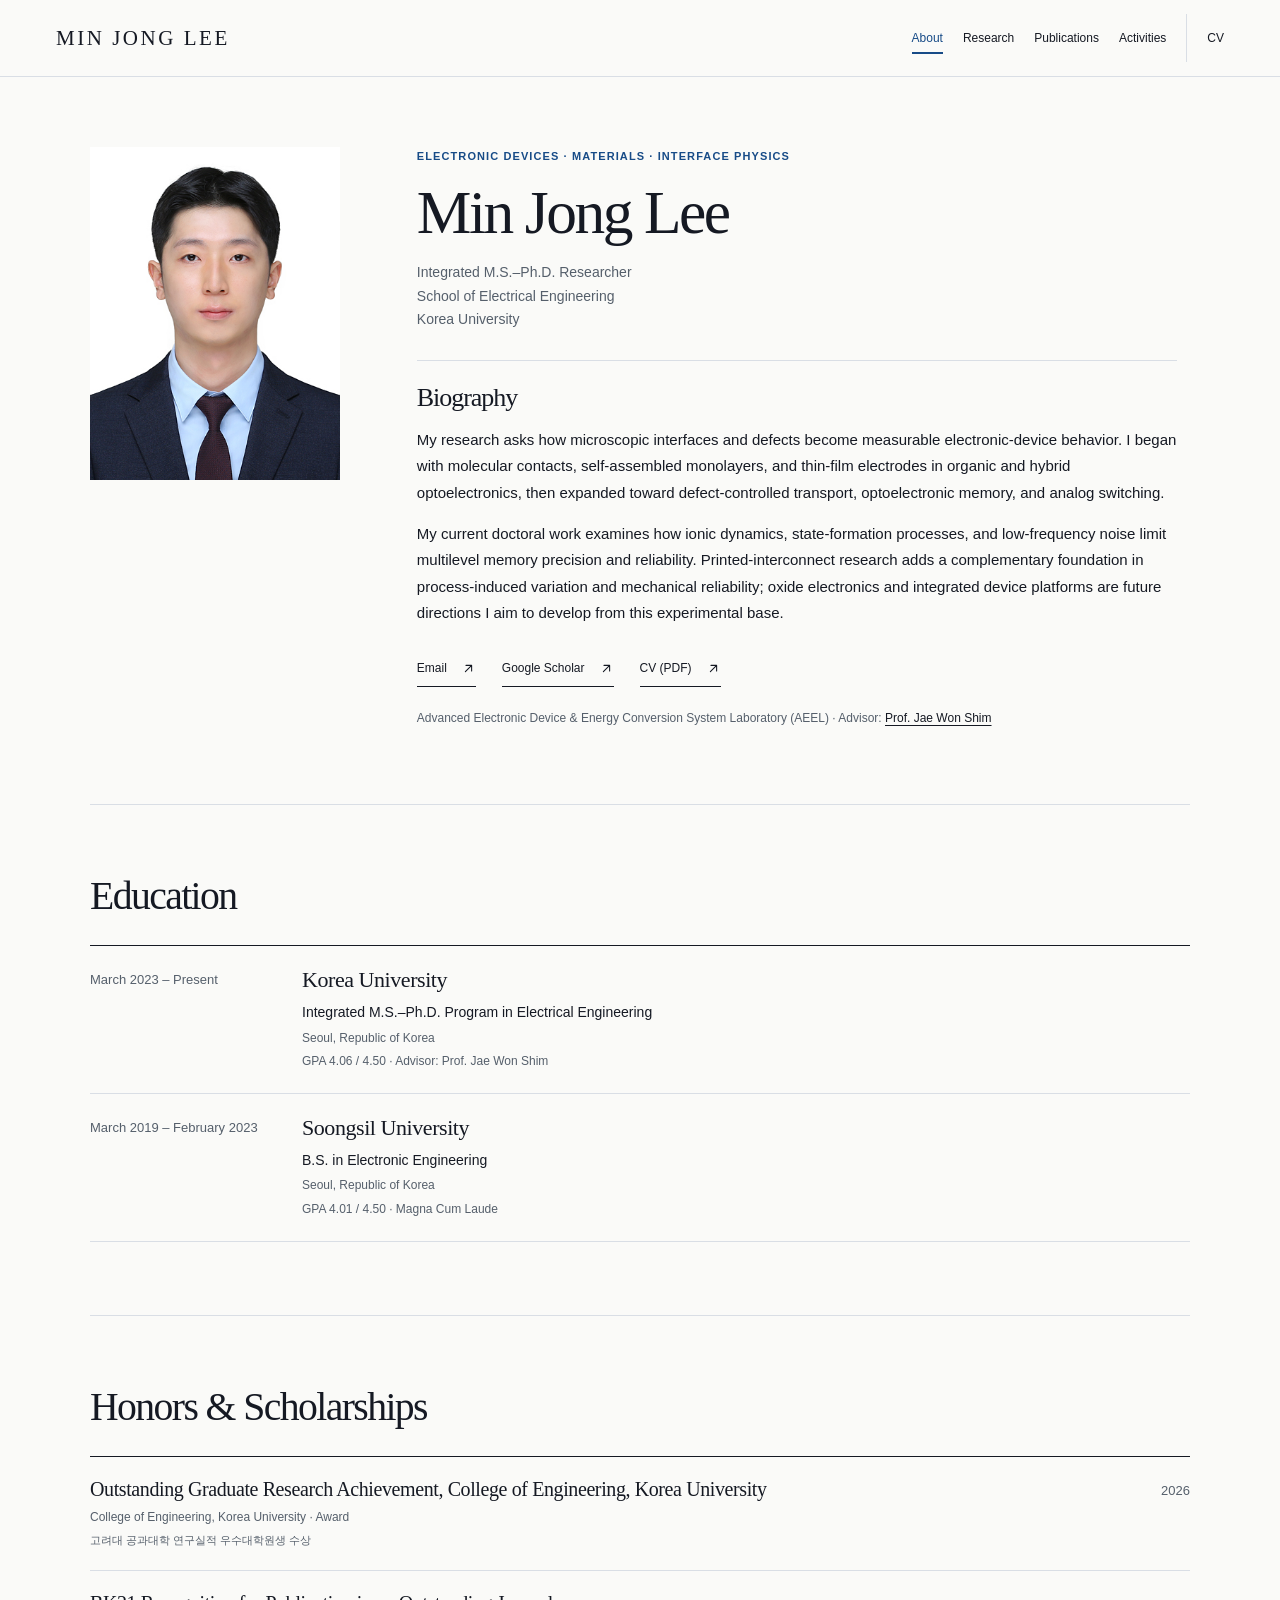
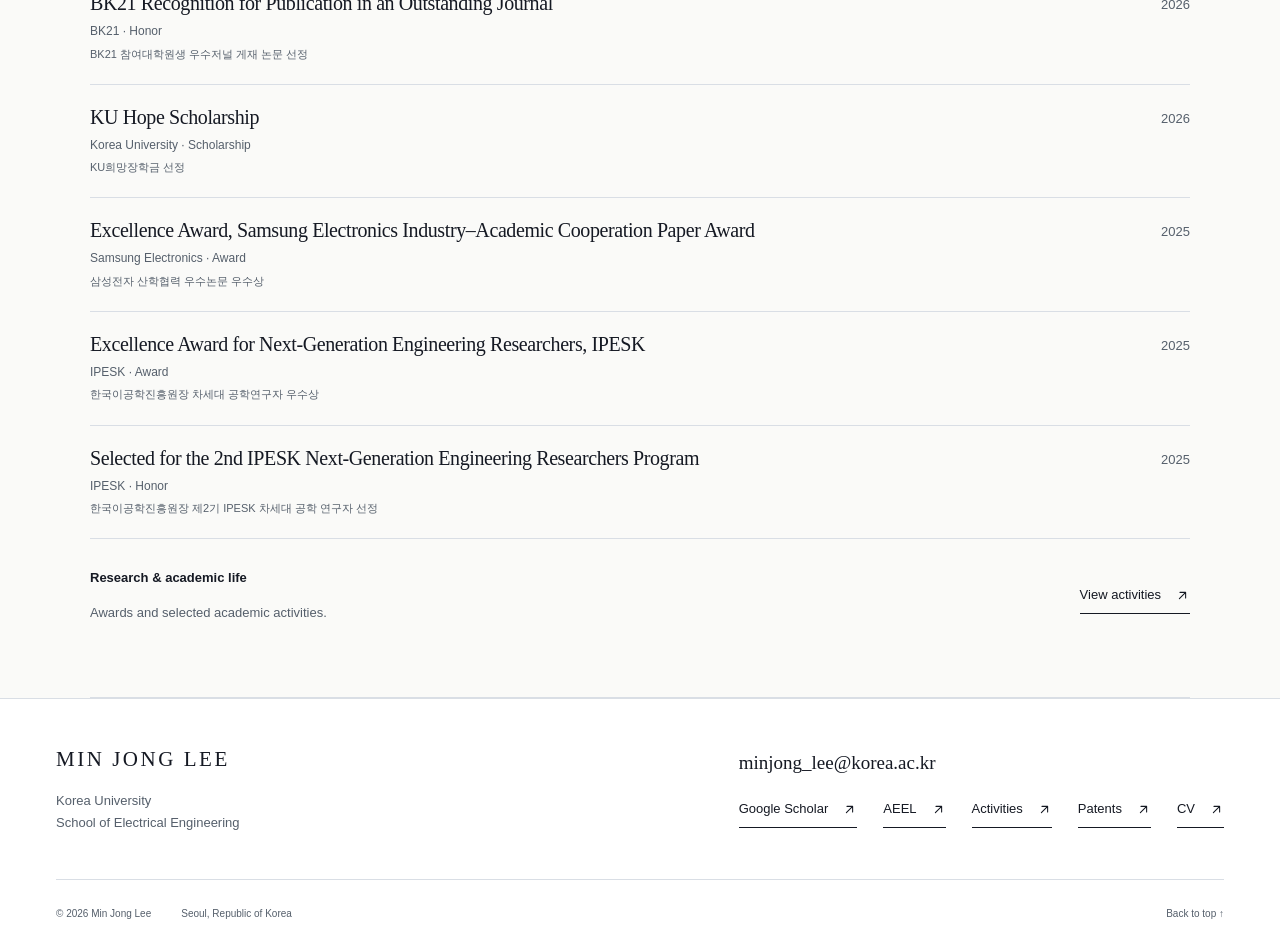
==== about.html @ 61f105a7 "Align tablet research card copy" ====
<!doctype html>
<html lang="en">
<head>
  <meta charset="utf-8">
  <meta name="viewport" content="width=device-width, initial-scale=1">
  <title>About — Min Jong Lee</title>
  <meta name="description" content="Min Jong Lee researches how microscopic interfaces and defects affect transport, switching, variability, and reliability across electronic devices.">
  <meta name="theme-color" content="#fafaf8">
  <link rel="canonical" href="https://minjonglee.github.io/about.html">
  <meta property="og:type" content="website">
  <meta property="og:site_name" content="Min Jong Lee · Device Physics and Reliability">
  <meta property="og:title" content="About — Min Jong Lee">
  <meta property="og:description" content="Min Jong Lee researches how microscopic interfaces and defects affect transport, switching, variability, and reliability across electronic devices.">
  <meta property="og:url" content="https://minjonglee.github.io/about.html">
  <meta property="og:image" content="https://minjonglee.github.io/assets/social-preview.png">
  <meta property="og:image:width" content="1200"><meta property="og:image:height" content="630">
  <meta property="og:image:alt" content="Min Jong Lee — From Interface Physics to Reliable Electronic Systems">
  <meta name="twitter:card" content="summary_large_image">
  <link rel="icon" type="image/svg+xml" href="favicon.svg">
  <link rel="stylesheet" href="styles.css?v=20261123-refine-3">
  <script src="script.js?v=20261122-research" defer></script>
  <script type="application/ld+json">{"@context":"https://schema.org","@type":"Person","name":"Min Jong Lee","url":"https://minjonglee.github.io/","email":"mailto:minjong_lee@korea.ac.kr","affiliation":{"@type":"CollegeOrUniversity","name":"Korea University"},"sameAs":["https://scholar.google.co.kr/citations?user=-BlGIHUAAAAJ&hl=ko"]}</script>

</head>
<body class="" id="top">
  <a class="skip-link" href="#main">Skip to content</a>
  <header class="site-header"><div class="header-inner shell">
    <a class="brand" href="index.html" aria-label="Min Jong Lee, home">MIN JONG LEE<span class="brand-dot" aria-hidden="true">.</span></a>
    <button class="menu-toggle" type="button" aria-expanded="false" aria-controls="primary-nav" aria-label="Open navigation" hidden><span>Menu</span><span class="menu-symbol" aria-hidden="true">+</span></button>
    <nav id="primary-nav" class="primary-nav" aria-label="Primary navigation"><a href="about.html" aria-current="page">About</a><a href="research.html">Research</a><a href="publications.html">Publications</a><a href="activities.html">Activities</a><a class="nav-cv" href="cv.html">CV</a></nav>
  </div></header>
  <main id="main" tabindex="-1"><section class="about-intro shell about-page" id="profile"><figure class="portrait "><img src="assets/min-jong-lee-portrait.jpg" alt="Portrait of Min Jong Lee in a dark suit against a light background" width="354" height="472" fetchpriority="high" decoding="async"></figure><div class="about-intro-copy"><p class="about-field">Electronic Devices · Materials · Interface Physics</p><h1>Min Jong Lee</h1><p class="about-position">Integrated M.S.–Ph.D. Researcher<br>School of Electrical Engineering<br>Korea University</p><div class="about-biography"><h2>Biography</h2><p>My research asks how microscopic interfaces and defects become measurable electronic-device behavior. I began with molecular contacts, self-assembled monolayers, and thin-film electrodes in organic and hybrid optoelectronics, then expanded toward defect-controlled transport, optoelectronic memory, and analog switching.</p><p>My current doctoral work examines how ionic dynamics, state-formation processes, and low-frequency noise limit multilevel memory precision and reliability. Printed-interconnect research adds a complementary foundation in process-induced variation and mechanical reliability; oxide electronics and integrated device platforms are future directions I aim to develop from this experimental base.</p></div><div class="profile-links"><a class="text-link" href="mailto:minjong_lee@korea.ac.kr" >Email <svg viewBox="0 0 24 24" width="15" height="15" fill="none" stroke="currentColor" stroke-width="1.7" stroke-linecap="round" stroke-linejoin="round" aria-hidden="true" focusable="false"><path d="M7 17 17 7M8 7h9v9"/></svg></a><a class="text-link" href="https://scholar.google.co.kr/citations?user=-BlGIHUAAAAJ&amp;hl=ko" >Google Scholar <svg viewBox="0 0 24 24" width="15" height="15" fill="none" stroke="currentColor" stroke-width="1.7" stroke-linecap="round" stroke-linejoin="round" aria-hidden="true" focusable="false"><path d="M7 17 17 7M8 7h9v9"/></svg></a><a class="text-link" href="assets/min-jong-lee-cv.pdf" download>CV (PDF) <svg viewBox="0 0 24 24" width="15" height="15" fill="none" stroke="currentColor" stroke-width="1.7" stroke-linecap="round" stroke-linejoin="round" aria-hidden="true" focusable="false"><path d="M7 17 17 7M8 7h9v9"/></svg></a></div><p class="about-affiliation">Advanced Electronic Device &amp; Energy Conversion System Laboratory (AEEL) · Advisor: <a href="https://shimgrp.korea.ac.kr/professor/">Prof. Jae Won Shim</a></p></div></section>
  <section class="section shell about-page about-section" id="education"><h2>Education</h2><div class="about-entry-list"><article class="about-entry" id="education-01"><p class="about-entry-date">March 2023 – Present</p><div><h3>Korea University</h3><p class="about-entry-role">Integrated M.S.–Ph.D. Program in Electrical Engineering</p><p class="about-entry-meta">Seoul, Republic of Korea</p><p class="about-entry-meta">GPA 4.06 / 4.50 · Advisor: Prof. Jae Won Shim</p></div></article><article class="about-entry" id="education-02"><p class="about-entry-date">March 2019 – February 2023</p><div><h3>Soongsil University</h3><p class="about-entry-role">B.S. in Electronic Engineering</p><p class="about-entry-meta">Seoul, Republic of Korea</p><p class="about-entry-meta">GPA 4.01 / 4.50 · Magna Cum Laude</p></div></article></div></section>

  <section class="section shell about-page about-section about-recognition" id="recognition"><h2>Honors &amp; Scholarships</h2><div class="award-list"><article class="award-entry" id="award-01"><div class="award-main"><h3>Outstanding Graduate Research Achievement, College of Engineering, Korea University</h3><p class="award-meta">College of Engineering, Korea University · Award</p><p class="award-original" lang="ko">고려대 공과대학 연구실적 우수대학원생 수상</p></div><span class="award-item-year">2026</span></article><article class="award-entry" id="award-04"><div class="award-main"><h3>BK21 Recognition for Publication in an Outstanding Journal</h3><p class="award-meta">BK21 · Honor</p><p class="award-original" lang="ko">BK21 참여대학원생 우수저널 게재 논문 선정</p></div><span class="award-item-year">2026</span></article><article class="award-entry" id="award-05"><div class="award-main"><h3>KU Hope Scholarship</h3><p class="award-meta">Korea University · Scholarship</p><p class="award-original" lang="ko">KU희망장학금 선정</p></div><span class="award-item-year">2026</span></article><article class="award-entry" id="award-02"><div class="award-main"><h3>Excellence Award, Samsung Electronics Industry–Academic Cooperation Paper Award</h3><p class="award-meta">Samsung Electronics · Award</p><p class="award-original" lang="ko">삼성전자 산학협력 우수논문 우수상</p></div><span class="award-item-year">2025</span></article><article class="award-entry" id="award-03"><div class="award-main"><h3>Excellence Award for Next-Generation Engineering Researchers, IPESK</h3><p class="award-meta">IPESK · Award</p><p class="award-original" lang="ko">한국이공학진흥원장 차세대 공학연구자 우수상</p></div><span class="award-item-year">2025</span></article><article class="award-entry" id="award-06"><div class="award-main"><h3>Selected for the 2nd IPESK Next-Generation Engineering Researchers Program</h3><p class="award-meta">IPESK · Honor</p><p class="award-original" lang="ko">한국이공학진흥원장 제2기 IPESK 차세대 공학 연구자 선정</p></div><span class="award-item-year">2025</span></article></div><div class="about-related"><div><p class="about-related-title">Research &amp; academic life</p><p>Awards and selected academic activities.</p></div><a class="text-link" href="activities.html" >View activities <svg viewBox="0 0 24 24" width="15" height="15" fill="none" stroke="currentColor" stroke-width="1.7" stroke-linecap="round" stroke-linejoin="round" aria-hidden="true" focusable="false"><path d="M7 17 17 7M8 7h9v9"/></svg></a></div></section></main>
  <footer class="site-footer" id="contact"><div class="shell"><div class="footer-top"><div><a class="brand" href="index.html">MIN JONG LEE</a><p>Korea University<br>School of Electrical Engineering</p></div><div class="footer-contact"><a class="footer-email" href="mailto:minjong_lee@korea.ac.kr">minjong_lee@korea.ac.kr</a><div class="profile-links"><a class="text-link" href="https://scholar.google.co.kr/citations?user=-BlGIHUAAAAJ&amp;hl=ko" >Google Scholar <svg viewBox="0 0 24 24" width="15" height="15" fill="none" stroke="currentColor" stroke-width="1.7" stroke-linecap="round" stroke-linejoin="round" aria-hidden="true" focusable="false"><path d="M7 17 17 7M8 7h9v9"/></svg></a><a class="text-link" href="https://shimgrp.korea.ac.kr/" >AEEL <svg viewBox="0 0 24 24" width="15" height="15" fill="none" stroke="currentColor" stroke-width="1.7" stroke-linecap="round" stroke-linejoin="round" aria-hidden="true" focusable="false"><path d="M7 17 17 7M8 7h9v9"/></svg></a><a class="text-link" href="activities.html" >Activities <svg viewBox="0 0 24 24" width="15" height="15" fill="none" stroke="currentColor" stroke-width="1.7" stroke-linecap="round" stroke-linejoin="round" aria-hidden="true" focusable="false"><path d="M7 17 17 7M8 7h9v9"/></svg></a><a class="text-link" href="patents.html" >Patents <svg viewBox="0 0 24 24" width="15" height="15" fill="none" stroke="currentColor" stroke-width="1.7" stroke-linecap="round" stroke-linejoin="round" aria-hidden="true" focusable="false"><path d="M7 17 17 7M8 7h9v9"/></svg></a><a class="text-link" href="cv.html" >CV <svg viewBox="0 0 24 24" width="15" height="15" fill="none" stroke="currentColor" stroke-width="1.7" stroke-linecap="round" stroke-linejoin="round" aria-hidden="true" focusable="false"><path d="M7 17 17 7M8 7h9v9"/></svg></a></div></div></div><div class="footer-bottom"><span>© <span id="copyright-year">2026</span> Min Jong Lee</span><span>Seoul, Republic of Korea</span><a href="#top">Back to top ↑</a></div></div></footer>
</body>
</html>
---- styles.css ----
:root { --paper:#fafaf8; --white:#fff; --ink:#151923; --muted:#555f6b; --line:#d9dee5; --soft:#f0f3f6; --accent:#174b87; --serif:Georgia,'Times New Roman',serif; --sans:'Segoe UI',Arial,sans-serif; --max:1200px; color-scheme:light; }
* { box-sizing:border-box; }
html { scroll-padding-top:110px; }
body { margin:0; color:var(--ink); background:var(--paper); font-family:var(--sans); font-size:16px; line-height:1.7; -webkit-font-smoothing:antialiased; }
a { color:inherit; text-decoration-thickness:1px; text-underline-offset:.22em; }
a:hover { color:var(--accent); }
button { font:inherit; color:inherit; cursor:pointer; }
a,button { touch-action:manipulation; }
button:focus-visible,a:focus-visible,input:focus-visible,select:focus-visible,[tabindex]:focus-visible { outline:2px solid var(--accent); outline-offset:3px; }
::selection { background:#dbe8f4; color:var(--ink); }
[hidden] { display:none!important; }
img,svg { display:block; max-width:100%; }
img { height:auto; }
figure,p,ul,ol,dl { margin:0; }
p+p { margin-top:1em; }
h1,h2,h3,h4 { margin:0; text-wrap:balance; }
h1,h2 { font-family:var(--serif); font-weight:400; line-height:1.12; letter-spacing:-.04em; }
h1 { font-size:clamp(42px,5vw,70px); }
h2 { font-size:clamp(34px,3.2vw,46px); }
h3 { font-size:22px; line-height:1.35; font-weight:500; letter-spacing:-.02em; }
em { font-weight:inherit; }
main:focus { outline:none; }
.shell { width:min(calc(100% - 112px),var(--max)); margin-inline:auto; }
.section { padding-block:90px; }
.eyebrow,.area-type { font-size:10px; letter-spacing:.15em; line-height:1.6; font-weight:600; text-transform:uppercase; margin-bottom:20px; color:var(--accent); }
.record-note { font-size:12px; line-height:1.75; color:var(--muted); }
.record-note { margin-top:23px; max-width:720px; }
.section-intro { max-width:720px; color:var(--muted); margin:22px 0 38px; }
.section-heading { display:flex; align-items:end; justify-content:space-between; gap:30px; margin-bottom:42px; }
.section-heading .eyebrow { margin-bottom:15px; }
.text-link { display:inline-flex; align-items:center; gap:14px; font-size:13px; line-height:1.5; font-weight:500; text-decoration:none; border:0; border-bottom:1px solid currentColor; background:transparent; padding:7px 0; min-height:36px; }
.text-link span { font-size:17px; }
.text-link svg,.activity-coverage svg { flex:none; width:15px; height:15px; }
.link-row,.profile-links,.research-actions { display:flex; align-items:center; flex-wrap:wrap; gap:14px 26px; }
.profile-links { margin-top:26px; }
.tags { list-style:none; display:flex; flex-wrap:wrap; gap:6px 14px; padding:0; margin:20px 0; }
.tags li { color:var(--muted); font-size:11px; line-height:1.8; }
.tags li:not(:last-child)::after { content:'/'; color:#85867e; margin-left:14px; }
.small-heading { font-size:11px; text-transform:uppercase; letter-spacing:.11em; font-weight:600; margin:27px 0 13px; }
.sr-only { position:absolute; width:1px; height:1px; overflow:hidden; clip-path:inset(50%); white-space:nowrap; }
.skip-link { position:fixed; top:10px; left:20px; padding:10px 20px; background:white; z-index:100; transform:translateY(-200%); }
.skip-link:focus { transform:none; }

/* Shared navigation and footer. */
.site-header { position:sticky; top:0; z-index:20; background:rgba(250,250,248,.98); border-bottom:1px solid var(--line); }
.header-inner { min-height:76px; display:flex; align-items:center; justify-content:space-between; gap:28px; }
.brand { font-family:var(--serif); font-size:21px; letter-spacing:.12em; font-weight:400; text-decoration:none; white-space:nowrap; line-height:1; }
.brand-dot { display:none; }
.primary-nav { display:flex; align-items:center; gap:20px; }
.primary-nav a { font-size:12px; text-decoration:none; padding:14px 0; position:relative; }
.primary-nav a[aria-current='page'] { color:var(--accent); }
.primary-nav a[aria-current='page']::after { content:''; position:absolute; bottom:8px; left:0; right:0; height:2px; background:var(--accent); }
.primary-nav .nav-cv { border-left:1px solid var(--line); padding-left:20px; }
.menu-toggle { border:0; background:none; padding:12px 0 12px 18px; font-size:13px; min-height:44px; align-items:center; gap:18px; }
.menu-symbol { font-size:22px; line-height:1; }
.site-footer { border-top:1px solid var(--line); background:var(--white); padding:48px 0 24px; }
.footer-top { display:flex; justify-content:space-between; align-items:start; gap:35px; }
.footer-top>div>p { margin-top:15px; color:var(--muted); font-size:13px; }
.footer-email { display:inline-block; font-family:var(--serif); font-size:19px; text-decoration:none; overflow-wrap:anywhere; }
.footer-top .profile-links { margin-top:12px; }
.footer-bottom { display:flex; gap:30px; align-items:center; border-top:1px solid var(--line); margin-top:45px; padding-top:20px; color:var(--muted); font-size:10px; }
.footer-bottom a { margin-left:auto; text-decoration:none; padding:5px 0; }

/* Home: identity, evidence, science, work, present activity. */
.home-hero { padding-block:74px 82px; border-bottom:1px solid var(--line); }
.home-hero-grid { display:grid; grid-template-columns:minmax(0,1.18fr) minmax(0,.82fr); gap:76px; align-items:center; }
.home-hero-text-only { grid-template-columns:minmax(0,1fr); max-width:800px; }
.home-name { font-size:13px; font-weight:600; letter-spacing:.16em; margin-bottom:27px; }
.home-hero h1 { font-size:clamp(48px,4.5vw,63px); line-height:1.12; max-width:830px; }
.accent-phrase { color:var(--accent); }
.home-deck { font-size:17px; line-height:1.78; max-width:700px; margin-top:28px; }
.hero-focus { display:grid; grid-template-columns:1fr 1fr; gap:28px; max-width:690px; margin-top:30px; }
.hero-focus>div { border-top:1px solid var(--line); padding-top:13px; }
.hero-focus dt { color:var(--muted); font-size:11px; }
.hero-focus dd { margin:5px 0 0; font-family:var(--serif); font-size:18px; line-height:1.35; overflow-wrap:anywhere; }
.home-affiliation { font-size:13px; color:var(--muted); margin-top:25px; }
.home-contact { display:flex; gap:10px; align-items:center; margin-top:9px; color:var(--muted); font-size:12px; }
.home-contact a { color:var(--accent); text-decoration:none; border-bottom:1px solid var(--line); }
.home-contact a:hover { color:var(--ink); border-color:var(--ink); }
.home-actions { display:flex; flex-wrap:wrap; align-items:center; gap:12px 31px; margin-top:29px; }
.home-actions .text-link { font-size:14px; }
.home-actions .text-link svg { width:16px; height:16px; }
.home-hero .hero-science { align-self:center; min-height:0; }
.home-highlights { padding-block:0; }
.home-evidence-strip { display:grid; grid-template-columns:repeat(4,minmax(0,1fr)); border-bottom:1px solid var(--line); }
.home-evidence-strip a { min-width:0; color:inherit; text-decoration:none; padding:25px 25px 27px 0; }
.home-evidence-strip a+a { border-left:1px solid var(--line); padding-left:25px; }
.home-evidence-strip strong { display:block; color:var(--accent); font-family:var(--serif); font-size:26px; line-height:1.1; font-weight:400; }
.home-evidence-strip span { display:block; font-size:13px; font-weight:600; line-height:1.45; margin-top:7px; }
.home-evidence-strip small { display:block; color:var(--muted); font-size:11px; line-height:1.55; margin-top:5px; }
.home-evidence-strip a:hover strong,.home-evidence-strip a:focus-visible strong { color:var(--ink); }
.home-section-head { display:flex; justify-content:space-between; align-items:baseline; gap:30px; margin-bottom:36px; }
.home-section-head h2 { font-size:clamp(34px,3.1vw,44px); }
.home-research { padding-block:78px 88px; }
.home-research-sequence { border-top:1px solid var(--ink); }
.home-research-row { display:grid; grid-template-columns:54px minmax(0,1fr) 24px; gap:30px; align-items:start; border-bottom:1px solid var(--line); padding:25px 0 27px; text-decoration:none; }
.home-research-number { color:var(--accent); font-size:12px; font-weight:600; padding-top:8px; }
.home-research-row h3 { font-family:var(--serif); font-size:clamp(26px,2.7vw,34px); line-height:1.25; font-weight:400; }
.home-research-row p { color:var(--muted); font-size:14px; line-height:1.65; max-width:700px; margin-top:7px; }
.home-research-row small { display:block; color:var(--accent); font-size:11px; margin-top:9px; }
.home-research-row.is-prospective { border-bottom-style:dashed; }
.home-research-arrow { color:var(--muted); padding-top:6px; display:flex; justify-content:flex-end; }
.home-research-arrow svg { width:17px; height:17px; }
.home-research-row:hover .home-research-arrow { color:var(--accent); }
.home-foundation { color:var(--muted); font-size:13px; line-height:1.7; margin-top:20px; }
.home-foundation a { color:var(--ink); text-decoration:none; border-bottom:1px solid var(--line); }
.home-foundation a:hover { color:var(--accent); border-color:var(--accent); }
.home-featured { border-block:1px solid var(--line); background:var(--white); padding-block:85px 97px; }
.featured-grid { display:grid; grid-template-columns:repeat(3,minmax(0,1fr)); gap:30px; }
.featured-work { display:block; border-top:1px solid var(--line); padding:22px 0 0; }
.featured-work:last-child { padding-bottom:0; }
.research-figure img,.selected-figure img { width:100%; aspect-ratio:8/5; object-fit:contain; background:var(--soft); }
.featured-copy { max-width:700px; }
.work-source { font-size:12px; color:var(--accent); line-height:1.6; }
.work-authorship { margin-left:10px; color:var(--muted); font-size:11px; }
.featured-copy h3 { font-family:var(--serif); font-size:clamp(24px,2.2vw,30px); line-height:1.25; font-weight:400; margin-top:8px; }
.work-contribution { font-size:14px; line-height:1.65; max-width:570px; margin-top:12px; }
.work-question { color:var(--ink); font-family:var(--serif); font-size:17px; line-height:1.5; margin-top:14px; }
.work-question span,.work-evidence span { display:block; color:var(--muted); font-family:var(--sans); font-size:10px; font-weight:600; line-height:1.5; letter-spacing:.08em; text-transform:uppercase; margin-bottom:4px; }
.work-evidence { color:var(--accent); font-size:12px; line-height:1.65; border-top:1px solid var(--line); padding-top:10px; margin-top:14px; }
.featured-actions { display:flex; flex-wrap:wrap; align-items:baseline; gap:0 20px; }
.featured-actions .text-link { font-size:12px; margin-top:13px; }
.featured-copy .text-link { margin-top:18px; }
.work-status { display:inline-block; color:var(--muted); font-size:12px; margin-top:17px; }
.work-doi { display:inline-block; font-size:11px; color:var(--muted); margin-left:24px; overflow-wrap:anywhere; }
.home-breadth { padding-block:78px 86px; border-bottom:1px solid var(--line); }
.home-breadth .home-section-head { align-items:end; }
.home-breadth .home-section-head>div>p { max-width:760px; color:var(--muted); font-size:14px; line-height:1.7; margin-top:12px; }
.home-breadth-grid { display:grid; grid-template-columns:repeat(2,minmax(0,1fr)); gap:44px; }
.home-breadth-area { border-top:1px solid var(--ink); padding-top:20px; }
.home-breadth-area h3 { font-family:var(--serif); font-size:26px; font-weight:400; line-height:1.3; }
.home-breadth-area>p { color:var(--muted); font-size:14px; line-height:1.7; margin-top:9px; max-width:540px; }
.home-breadth-area ul { list-style:none; padding:0; margin-top:18px; }
.home-breadth-area li { border-top:1px solid var(--line); padding:11px 0; }
.home-breadth-area li a { display:block; font-size:13px; line-height:1.55; text-decoration:none; }
.home-breadth-area li span { display:block; color:var(--muted); font-size:11px; line-height:1.5; margin-top:4px; }
.home-activities { padding-block:80px 92px; }
.home-activity-list { border-top:1px solid var(--ink); display:grid; grid-template-columns:repeat(2,minmax(0,1fr)); gap:32px; }
.home-activity-list article { padding-top:20px; }
.home-activity-list article p,.home-activity-empty { color:var(--muted); font-size:13px; }
.activity-category { display:inline-block; border:1px solid var(--line); color:var(--accent); font-size:10px; font-weight:600; line-height:1.4; letter-spacing:.02em; padding:2px 6px; margin-right:9px; vertical-align:baseline; }
.home-activity-list h3 { font-family:var(--serif); font-size:23px; font-weight:400; margin-top:8px; overflow-wrap:anywhere; }
.home-activity-list h3 a { text-decoration:none; }
.portrait { aspect-ratio:3/4; width:100%; max-width:354px; }
.portrait img { width:100%; height:100%; object-fit:cover; object-position:center; }
.scientific-visual { margin:0; background:var(--white); border:1px solid var(--line); overflow:hidden; }
.scientific-visual img { width:100%; aspect-ratio:4/3; object-fit:contain; background:var(--white); }
.hero-science img { aspect-ratio:4/3; object-fit:cover; }
.research-hero-image { padding-top:35px; }.research-hero-visual img { aspect-ratio:16/9; object-fit:cover; }
.scientific-visual figcaption { padding:10px 14px; border-top:1px solid var(--line); color:var(--muted); font-size:10px; letter-spacing:.04em; }
.hero-science { min-height:0; }
.featured-work .scientific-visual { margin-bottom:18px; }
.featured-work .scientific-visual img,.selected-publication .scientific-visual img { aspect-ratio:8/5; object-fit:cover; }

/* Research: one diagram, followed by evidence and an explicitly prospective end. */
.page-hero { padding-top:65px; padding-bottom:58px; border-bottom:1px solid var(--line); }
.page-hero h1 { font-size:clamp(42px,4.4vw,60px); max-width:1000px; }
.page-hero .eyebrow { margin-bottom:25px; }
.page-deck { font-size:17px; color:var(--muted); line-height:1.8; max-width:720px; margin-top:26px; }
.page-hero .link-row { margin-top:23px; }
.research-map-wrap { padding-top:60px; }
.research-map { border-block:1px solid var(--line); padding:33px 0; display:grid; grid-template-columns:minmax(0,1fr) minmax(0,1.55fr) minmax(0,1fr); gap:38px; text-align:left; }
.research-map span { display:block; font-size:11px; color:var(--muted); margin-bottom:6px; }
.research-map strong { display:block; font-family:var(--serif); font-weight:400; line-height:1.25; }
.map-core strong { font-size:27px; color:var(--accent); }
.map-core::after,.map-platforms::after { content:none; }
.map-platforms { display:grid; grid-template-columns:1fr; gap:0; border-inline:1px solid var(--line); padding-inline:35px; }
.map-platforms>div { border-top:1px solid var(--line); padding:8px 0; font-family:var(--serif); font-size:19px; line-height:1.3; }
.map-platforms>div:first-child { border-top:0; padding-top:0; }
.map-platforms p { color:var(--muted); font-size:12px; line-height:1.55; border-top:1px solid var(--line); padding-top:12px; margin-top:14px; }
.map-future { border-top:0; padding-top:0; }
.map-future strong { font-size:25px; color:var(--accent); }
.research-chapter-head { padding-top:68px; }
.research-chapter-head .area-type { margin-bottom:9px; }
.research-chapter-head h2 { font-size:clamp(33px,3.3vw,43px); }
.research-sequence { display:grid; grid-template-columns:repeat(3,minmax(0,1fr)); gap:0; list-style:none; padding-block:28px; margin-top:28px; border-block:1px solid var(--line); }
.research-sequence li { position:relative; color:var(--accent); font-size:13px; font-weight:600; line-height:1.5; padding:0 34px; border-left:1px solid var(--line); }
.research-sequence li:first-child { border-left:0; padding-left:0; }.research-sequence li:last-child { padding-right:0; }
.research-sequence li:not(:last-child)::after { content:'→'; position:absolute; right:13px; color:var(--muted); }
.research-area { display:grid; grid-template-columns:minmax(0,.7fr) minmax(0,1.2fr); gap:85px; border-bottom:1px solid var(--line); }
.research-area-heading h3 { font-family:var(--serif); font-size:clamp(32px,3vw,42px); font-weight:400; line-height:1.2; }
.research-area-heading .scientific-visual { margin-top:28px; }
.research-area-heading .scientific-visual img { aspect-ratio:8/5; object-fit:contain; }
.research-area-body { max-width:720px; }
.research-area-body .research-question { font-family:var(--serif); font-size:28px; font-weight:400; line-height:1.4; margin-bottom:23px; }
.research-question-label { color:var(--accent); font-size:11px; font-weight:600; letter-spacing:.07em; text-transform:uppercase; margin-bottom:7px; }
.research-facts { border-top:1px solid var(--line); }
.research-facts>div { display:grid; grid-template-columns:145px minmax(0,1fr); gap:22px; border-bottom:1px solid var(--line); padding:14px 0; }
.research-facts dt { color:var(--accent); font-size:11px; line-height:1.6; }
.research-facts dd { color:var(--ink); font-size:14px; line-height:1.6; }
.research-area-body>p { font-size:15px; line-height:1.8; color:var(--muted); margin-top:17px; }
.research-area-body .research-finding { color:var(--ink); font-size:14px; line-height:1.7; }
.research-metrics { display:grid; grid-template-columns:repeat(4,minmax(0,1fr)); gap:0; border-block:1px solid var(--line); margin-top:23px; }
.research-metrics>div { padding:15px 10px 15px 0; }
.research-metrics>div+div { border-left:1px solid var(--line); padding-left:12px; }
.research-metrics dt { color:var(--accent); font-family:var(--serif); font-size:25px; line-height:1.15; }
.research-metrics dd { color:var(--muted); font-size:10px; line-height:1.5; margin-top:7px; }
.research-area-body>p strong { color:var(--ink); font-weight:600; }
.research-area-body .record-note { font-size:12px; }
.research-actions { margin-top:22px; }
.research-foundations { padding-block:4px 76px; border-bottom:1px solid var(--line); }
.research-foundation-grid { display:grid; grid-template-columns:repeat(2,minmax(0,1fr)); gap:44px; margin-top:29px; }
.research-foundation { border-top:1px solid var(--ink); padding-top:22px; min-width:0; }
.foundation-science img { aspect-ratio:8/5; object-fit:contain; }
.research-foundation h3 { font-family:var(--serif); font-size:26px; font-weight:400; margin-top:17px; }
.research-foundation>p { color:var(--muted); font-size:14px; line-height:1.7; margin-top:10px; max-width:530px; }
.research-foundation .small-heading { margin-top:21px; }
.research-foundation .paper-references { margin-top:8px; }
.research-foundation .text-link { font-size:12px; }
.research-expertise { padding-block:66px 72px; border-bottom:1px solid var(--line); }
.research-expertise .research-chapter-head { padding:0 0 24px; }
.research-expertise .research-chapter-head>p:last-child { color:var(--muted); font-size:13px; line-height:1.65; max-width:710px; margin-top:11px; }
.expertise-row { display:grid; grid-template-columns:minmax(190px,.45fr) minmax(0,1fr); gap:36px; border-top:1px solid var(--line); padding:19px 0 22px; }
.expertise-row h3 { font-family:var(--serif); font-size:21px; font-weight:400; line-height:1.35; }
.expertise-row p { color:var(--muted); font-size:13px; line-height:1.65; max-width:700px; }
.expertise-row .expertise-evidence { font-size:11px; margin-top:7px; }
.expertise-evidence a { color:var(--accent); text-underline-offset:3px; }
.research-vision { padding-block:69px 72px; border-bottom:1px solid var(--line); }
.research-vision h2 { font-size:clamp(32px,3.2vw,42px); max-width:870px; margin-top:9px; }
.research-vision>p:not(.area-type) { color:var(--muted); font-size:15px; line-height:1.75; max-width:760px; margin-top:17px; }
.research-vision ol { display:grid; grid-template-columns:repeat(3,minmax(0,1fr)); gap:25px; list-style-position:inside; padding:0; margin-top:30px; border-top:1px solid var(--line); }
.research-vision li { color:var(--ink); font-family:var(--serif); font-size:18px; line-height:1.45; padding-top:16px; }
.research-future-wrap { border-bottom:1px solid var(--line); padding-bottom:78px; }
.research-future { display:grid; grid-template-columns:minmax(0,1fr) minmax(0,.9fr); gap:64px; align-items:start; padding-top:29px; }
.research-future h2 { font-size:clamp(32px,3vw,42px); }
.research-future-question { font-family:var(--serif); font-size:23px; line-height:1.4; max-width:660px; margin:21px 0 24px; }
.future-science img { aspect-ratio:8/5; object-fit:contain; }
.research-future .research-actions { margin-top:18px; }
.research-emerging { border-top:1px dashed var(--accent); }
.research-contributions,.research-directions { padding-block:68px 76px; border-bottom:1px solid var(--line); }
.research-contributions .research-chapter-head,.research-directions .research-chapter-head { padding-top:0; padding-bottom:27px; }
.research-contributions .research-chapter-head>p:last-child { max-width:710px; color:var(--muted); font-size:14px; line-height:1.7; margin-top:12px; }
.contribution-entry,.research-direction { display:grid; grid-template-columns:minmax(220px,.55fr) minmax(0,1fr); gap:52px; border-top:1px solid var(--line); padding:27px 0 32px; }
.contribution-heading h3,.research-direction h3 { font-family:var(--serif); font-size:clamp(23px,2.25vw,30px); font-weight:400; line-height:1.28; margin-top:8px; }
.contribution-journal { color:var(--muted); font-size:12px; line-height:1.55; margin-top:13px; }
.contribution-body .research-facts { border-top:0; }
.contribution-body .research-facts>div:first-child { padding-top:0; }
.contribution-paper { font-size:13px; line-height:1.65; margin-top:18px; }
.contribution-paper>a:first-child { color:var(--ink); text-underline-offset:3px; }
.contribution-paper .text-link { font-size:12px; }
.contribution-source { color:var(--muted); font-size:11px; line-height:1.6; margin-top:7px; }
.platform-evidence { border-top:1px solid var(--ink); margin-top:40px; padding-top:28px; }
.platform-evidence-heading { display:grid; grid-template-columns:minmax(220px,.55fr) minmax(0,1fr); gap:52px; margin-bottom:18px; }
.platform-evidence-heading h3 { font-family:var(--serif); font-size:28px; font-weight:400; line-height:1.3; }
.platform-evidence-heading p { color:var(--muted); font-size:13px; line-height:1.65; max-width:680px; }
.platform-evidence>article { display:grid; grid-template-columns:minmax(220px,.55fr) minmax(0,1fr); gap:52px; border-top:1px solid var(--line); padding:19px 0 22px; }
.platform-evidence h4 { font-family:var(--serif); font-size:20px; font-weight:400; line-height:1.4; }
.platform-evidence h4 a { text-decoration-thickness:1px; }
.platform-evidence article div>p:last-child,.platform-evidence article>p { color:var(--muted); font-size:12px; line-height:1.65; margin-top:6px; }
.expertise-chain>div { display:grid; grid-template-columns:105px minmax(0,1fr); gap:14px; margin-bottom:7px; }
.expertise-chain dt { color:var(--accent); font-size:11px; }
.expertise-chain dd { color:var(--ink); font-size:13px; line-height:1.6; }
.research-direction>div:last-child>p { color:var(--muted); font-size:14px; line-height:1.7; max-width:700px; }
.research-direction .text-link { margin-top:13px; font-size:12px; }
.paper-references { padding:0; list-style:none; }
.paper-references li { border-top:1px solid var(--line); padding:13px 0; }
.paper-references a { display:block; font-size:13px; line-height:1.65; text-decoration:none; }
.paper-references a:hover { text-decoration:underline; }
.paper-references span { display:block; color:var(--muted); font-size:11px; margin-top:5px; }

/* Projects: full-width program titles and status-led editorial lists. */
.project-group { border-bottom:1px solid var(--line); padding-block:73px 77px; }
.project-group h2,.project-cases>h2 { font-size:clamp(33px,3.2vw,42px); margin-bottom:28px; }
.project-list { border-top:1px solid var(--ink); }
.project-entry { border-bottom:1px solid var(--line); padding:24px 0 26px; min-width:0; }
.project-entry h3 { font-family:var(--serif); font-size:clamp(21px,2.1vw,25px); font-weight:400; line-height:1.3; max-width:1000px; overflow-wrap:anywhere; word-break:keep-all; }
.project-translation { color:var(--muted); font-size:12px; line-height:1.6; margin-top:6px; overflow-wrap:anywhere; word-break:keep-all; }
.project-agency { color:var(--ink); font-size:13px; margin-top:11px; }
.project-role,.project-participation { color:var(--muted); font-size:12px; margin-top:3px; }
.project-summary { color:var(--muted); font-size:13px; line-height:1.65; max-width:760px; margin-top:10px; }
.project-contribution { margin-top:17px; padding-left:17px; border-left:2px solid var(--accent); max-width:760px; }
.project-contribution span { display:block; color:var(--accent); font-size:10px; font-weight:700; letter-spacing:.08em; text-transform:uppercase; }
.project-contribution p { color:var(--ink); font-size:14px; line-height:1.6; margin-top:4px; }
.project-relevance { display:grid; grid-template-columns:145px minmax(0,1fr); gap:22px; border-top:1px solid var(--line); max-width:920px; margin-top:17px; padding-top:13px; }
.project-relevance span { color:var(--accent); font-size:11px; font-weight:600; }
.project-relevance p { color:var(--ink); font-size:13px; line-height:1.65; }
.project-case-inline { border-top:1px solid var(--line); margin-top:24px; }
.project-case-inline summary { cursor:pointer; color:var(--accent); font-size:13px; font-weight:600; padding:16px 0; }
.project-case-inline summary:hover { color:var(--ink); }
.project-case-inline .project-detail { border:0; padding-top:7px; }
.project-case-inline .project-heading h3 { font-size:25px; }
.project-science { max-width:420px; margin-top:16px; }.project-science img { aspect-ratio:16/9; object-fit:cover; }
.project-links { display:flex; flex-wrap:wrap; gap:6px 22px; margin-top:13px; }
.project-links .text-link { font-size:12px; }
.project-detail { border-top:1px solid var(--line); padding:32px 0; }
.project-heading h3 { font-family:var(--serif); font-size:31px; font-weight:400; }
.project-state { color:var(--accent); font-size:11px; margin-bottom:12px; }
.project-body { max-width:820px; margin:22px 0 0 auto; }
.research-question { font-family:var(--serif); font-size:22px; line-height:1.45; margin-bottom:27px; }
.project-facts>div { display:grid; grid-template-columns:170px minmax(0,1fr); gap:20px; border-top:1px solid var(--line); padding:14px 0; }
dt { font-size:11px; letter-spacing:.03em; font-weight:600; }
dd { margin:0; font-size:14px; color:var(--muted); }
.project-cases { padding-block:72px 45px; }
.project-endnote { padding-bottom:72px; }

/* Publications: a restrained, searchable editorial bibliography. */
.publications-hero { padding-block:66px 43px; }
.publications-hero h1 { font-size:clamp(45px,4.5vw,64px); }
.publications-hero p { color:var(--muted); font-size:16px; margin-top:13px; max-width:720px; }
.section-tabs { display:flex; flex-wrap:wrap; align-items:center; gap:32px; min-height:55px; border-bottom:1px solid var(--line); }
.section-tabs a { display:inline-flex; align-items:center; align-self:stretch; position:relative; color:var(--muted); font-size:13px; font-weight:600; text-decoration:none; white-space:nowrap; }
.section-tabs a[aria-current='page'] { color:var(--accent); }
.section-tabs a[aria-current='page']::after { content:''; position:absolute; bottom:-1px; left:0; right:0; height:2px; background:var(--accent); }
.publications-section { padding-bottom:72px; }
.publication-controls { display:grid; grid-template-columns:minmax(0,1fr) 178px; gap:12px; }
.publication-controls input,.publication-controls select { width:100%; min-width:0; height:50px; border:1px solid var(--line); border-radius:2px; background:var(--white); color:var(--ink); padding:0 16px; font:14px var(--sans); }
.publication-controls input::placeholder { color:#747d88; opacity:1; }
.publication-controls select { cursor:pointer; }
.publication-count { color:var(--muted); font-size:12px; margin-top:15px; }
.publication-year { margin-top:46px; }
.publication-year>h2 { font-size:33px; border-bottom:1px solid var(--line); padding-bottom:15px; }
.publication-item { padding:17px 0 19px; border-bottom:1px solid var(--line); min-width:0; }
.publication-topline { display:grid; grid-template-columns:minmax(0,1fr) auto; align-items:start; gap:12px 22px; min-width:0; }
.publication-meta { display:flex; flex-wrap:wrap; gap:0 9px; align-items:baseline; min-width:0; font-size:12.5px; color:var(--muted); line-height:1.5; }
.publication-source { color:var(--accent); font-size:15.5px; font-weight:600; }
.publication-meta-separator { color:#a6adb6; }
.publication-item h3 { font-family:var(--serif); font-size:22px; line-height:1.24; font-weight:400; letter-spacing:-.018em; margin:5px 0 7px; overflow-wrap:anywhere; text-wrap:pretty; }
.publication-item .authors { color:var(--muted); font-size:12px; line-height:1.65; overflow-wrap:anywhere; }
.publication-item .authors strong { color:var(--ink); font-weight:700; }
.publication-author-role { color:var(--accent); font-size:9px; font-weight:600; letter-spacing:.06em; text-transform:uppercase; }
.publication-author-note { color:var(--muted); font-size:11px; line-height:1.6; margin-top:5px; }
.publication-press-link { margin-top:8px; }
.publication-press-link .text-link { font-size:11px; }
.publication-doi { display:grid; place-items:center; align-self:start; width:32px; height:32px; margin-top:-5px; color:var(--accent); text-decoration:none; }
.publication-doi svg { width:16px; height:16px; transition:transform 140ms ease; }
.publication-doi:hover { color:var(--ink); }
@media(hover:hover) { .publication-doi:hover svg { transform:translate(1px,-1px); } }
.publication-empty { padding:36px 0; color:var(--muted); font-size:14px; }
.output-section { padding-block:30px 78px; }
.patent-controls { display:flex; flex-wrap:wrap; align-items:center; justify-content:space-between; gap:16px 28px; border-bottom:1px solid var(--line); padding-bottom:18px; }
.patent-controls input { width:min(100%,370px); min-height:42px; border:1px solid var(--line); background:var(--white); color:var(--ink); padding:8px 12px; font:13px var(--sans); }
.patent-filters { display:flex; flex-wrap:wrap; gap:9px; }
.patent-filters button { border:1px solid var(--line); border-radius:2px; background:var(--white); color:var(--ink); font-size:12px; font-weight:600; min-height:39px; padding:7px 17px; }
.patent-filters button[aria-pressed='true'] { background:var(--accent); color:var(--white); border-color:var(--accent); }
.patent-filters button:hover:not([aria-pressed='true']) { border-color:var(--accent); color:var(--accent); }
.patent-list { margin-top:8px; }
.output-entry { border-bottom:1px solid var(--line); padding:24px 0 26px; min-width:0; }
.output-source { color:var(--accent); font-size:15px; font-weight:600; line-height:1.5; }
.output-title { font-family:var(--serif); font-size:23px; line-height:1.25; font-weight:400; overflow-wrap:anywhere; margin:8px 0 7px; }
.output-authors { color:var(--muted); font-size:13px; line-height:1.65; overflow-wrap:anywhere; }
.output-authors strong { font-weight:600; }
.output-badge { display:inline-block; border:1px solid #d9e3ed; border-radius:2px; background:#f2f6fa; color:var(--accent); padding:3px 8px; font-size:10px; line-height:1.35; font-weight:600; letter-spacing:.06em; text-transform:uppercase; }
.output-entry .record-note { margin-top:11px; }
.output-description { color:var(--muted); font-size:13px; margin-top:12px; }
.output-entry .text-link { margin-top:11px; }
.patent-entry .output-title { margin:0 0 6px; }
.patent-original { color:var(--muted); font-size:12px; line-height:1.6; margin-bottom:5px; overflow-wrap:anywhere; word-break:keep-all; }
.patent-metadata { color:var(--accent); font-size:12px; font-weight:600; line-height:1.6; margin-top:9px; overflow-wrap:anywhere; }
.patent-family { display:flex; flex-wrap:wrap; gap:7px 24px; color:var(--muted); font-size:11px; line-height:1.55; margin-top:9px; }
.patent-family>div { display:flex; flex-wrap:wrap; gap:4px 8px; min-width:0; }
.patent-family dt { color:var(--ink); font-weight:600; }
.patent-family dd { overflow-wrap:anywhere; }
.patent-extra { color:var(--muted); font-size:11px; line-height:1.65; margin-top:5px; }
.patent-family-entry .output-title { margin:0 0 6px; }
.patent-filings { border-top:1px solid var(--line); margin-top:15px; }
.patent-filing { display:grid; grid-template-columns:70px minmax(0,1fr) auto; gap:15px; align-items:start; border-bottom:1px solid var(--line); padding:13px 0; }
.patent-filing-country { color:var(--accent); font-size:13px; font-weight:700; }
.patent-filing p { color:var(--ink); font-size:13px; line-height:1.5; }
.patent-filing .patent-filing-number { color:var(--muted); font-size:12px; overflow-wrap:anywhere; }
.patent-filing .text-link { margin:0; padding:0; min-height:0; font-size:11px; }
.output-empty { color:var(--muted); font-size:14px; padding:35px 0; }
.conference-details { display:flex; flex-wrap:wrap; align-items:center; gap:8px 17px; color:var(--muted); font-size:12px; margin-top:13px; }

/* About: portrait-led profile followed by one shared academic row system. */
.about-page { max-width:1100px; }
.about-intro { display:grid; grid-template-columns:250px minmax(0,1fr); gap:clamp(42px,6vw,82px); align-items:start; padding-block:70px 76px; border-bottom:1px solid var(--line); }
.about-intro .portrait { max-width:260px; }
.about-field { color:var(--accent); font-size:11px; font-weight:600; letter-spacing:.1em; text-transform:uppercase; margin:0 0 12px; }
.about-intro h1 { font-size:clamp(48px,4.8vw,63px); }
.about-position { color:var(--muted); font-size:14px; line-height:1.65; margin-top:15px; }
.about-biography { border-top:1px solid var(--line); margin-top:29px; padding-top:22px; max-width:760px; }
.about-biography h2 { font-size:26px; margin-bottom:15px; }
.about-biography p { font-size:15px; line-height:1.77; }
.about-biography p+p { margin-top:14px; }
.about-intro .profile-links { margin-top:24px; }
.about-intro .profile-links .text-link { font-size:12px; }
.about-affiliation { color:var(--muted); font-size:12px; line-height:1.6; margin-top:22px; }
.about-affiliation a { color:var(--ink); }
.about-section { padding-block:69px 73px; border-bottom:1px solid var(--line); }
.about-section h2 { font-size:clamp(34px,3.1vw,41px); margin-bottom:27px; }
.about-entry-list,.award-list { border-top:1px solid var(--ink); }
.about-entry { display:grid; grid-template-columns:180px minmax(0,1fr); gap:32px; border-bottom:1px solid var(--line); padding:20px 0 22px; }
.about-entry-date { color:var(--muted); font-size:13px; line-height:1.55; margin-top:4px; }
.about-entry h3 { font-family:var(--serif); font-size:22px; font-weight:400; line-height:1.3; }
.about-entry-role { color:var(--ink); font-size:14px; margin-top:6px; }
.about-entry-meta { color:var(--muted); font-size:12px; line-height:1.6; margin-top:4px; }
.award-entry { display:grid; grid-template-columns:minmax(0,1fr) 72px; gap:28px; border-bottom:1px solid var(--line); padding:19px 0 21px; }
.award-main h3 { font-family:var(--serif); font-size:20px; font-weight:400; line-height:1.35; overflow-wrap:anywhere; word-break:keep-all; }
.award-main p { color:var(--muted); font-size:12px; line-height:1.55; margin-top:5px; }
.award-main .text-link { margin-top:7px; font-size:12px; }
.award-main .award-original { font-size:11px; color:var(--muted); }
.award-item-year { color:var(--muted); font-size:13px; text-align:right; padding-top:4px; }
.about-related { display:flex; justify-content:space-between; align-items:center; gap:30px; margin-top:28px; }
.about-related p { color:var(--muted); font-size:13px; max-width:680px; }
.about-related .about-related-title { color:var(--ink); font-weight:600; margin-bottom:4px; }
.recognition-subhead { font-family:var(--serif); font-size:25px; font-weight:400; margin:50px 0 22px; }
.activity-row { display:grid; grid-template-columns:100px 1fr; gap:25px; border-top:1px solid var(--line); padding:22px 0; }
.activity-row h3 { font-size:20px; }
.activity-row p { font-size:13px; color:var(--muted); margin-top:7px; }
.activity-row .activity-context { color:var(--ink); margin-top:2px; }
.activities-recognition { border-bottom:1px solid var(--line); }
.activities-archive { border-bottom:1px solid var(--line); }
.activities-archive { padding-top:48px; }
.activities-archive .section-heading { margin-bottom:14px; }
.activities-archive .section-heading h2 { font-size:clamp(27px,2.3vw,32px); }
.activity-filters { display:flex; flex-wrap:wrap; gap:7px 24px; margin:28px 0 20px; border-bottom:1px solid var(--line); }
.activity-filters button { border:0; border-bottom:2px solid transparent; background:transparent; color:var(--muted); font:600 12px var(--sans); padding:9px 0 13px; }
.activity-filters button[aria-pressed='true'] { color:var(--accent); border-color:var(--accent); }
.activity-filters button:hover { color:var(--ink); }
.activity-list { border-top:1px solid var(--ink); }
.activity-entry { display:block; border-bottom:1px solid var(--line); padding:23px 0 26px; }
.activity-summary { display:grid; grid-template-columns:minmax(0,1fr); gap:clamp(22px,4vw,52px); align-items:center; list-style:none; }
.activity-summary::-webkit-details-marker { display:none; }
details .activity-summary { cursor:pointer; }
details .activity-summary:hover h3 { color:var(--accent); }
.activity-summary.has-image { grid-template-columns:minmax(0,46%) minmax(0,1fr); }
.activity-summary>img { width:100%; aspect-ratio:8/5; object-fit:cover; background:var(--soft); }
.activity-card-meta { color:var(--accent); font-size:11px; font-weight:600; line-height:1.5; }
.activity-summary h3 { font-family:var(--serif); font-size:clamp(21px,2vw,26px); line-height:1.3; font-weight:400; margin-top:5px; overflow-wrap:anywhere; }
.activity-card-description { color:var(--muted); font-size:13px; line-height:1.65; max-width:800px; margin-top:8px; }
.activity-coverage-count { color:var(--ink); font-size:12px; font-weight:600; margin-top:9px; }
.activity-detail-cue { display:inline-block; color:var(--accent); font-size:12px; font-weight:600; margin-top:12px; }
.activity-entry[open] .activity-detail-cue span { display:inline-block; transform:rotate(180deg); }
.activity-detail { max-width:860px; margin:22px 0 0 auto; padding:22px 0 0; border-top:1px solid var(--line); }
.activity-detail>p { color:var(--muted); font-size:13px; line-height:1.7; margin:0 0 17px; }
.activity-detail .text-link { font-size:12px; }
.activity-image-grid { display:grid; grid-template-columns:repeat(2,minmax(0,1fr)); gap:16px; margin:20px 0; }
.activity-image-open { display:block; width:100%; border:0; background:var(--soft); padding:0; cursor:zoom-in; }
.activity-image-open img { width:100%; aspect-ratio:4/3; object-fit:contain; background:var(--soft); }
.activity-image-grid figcaption { color:var(--muted); font-size:11px; line-height:1.5; margin-top:6px; }
.activity-coverage { margin-top:21px; }
.activity-coverage h4 { font-family:var(--serif); font-size:21px; font-weight:400; margin-bottom:11px; }
.activity-coverage ul { display:grid; grid-template-columns:repeat(2,minmax(0,1fr)); gap:0 24px; list-style:none; padding:0; border-top:1px solid var(--line); }
.activity-coverage li { min-width:0; border-bottom:1px solid var(--line); }
.activity-coverage a { display:flex; align-items:center; justify-content:space-between; gap:14px; color:var(--ink); text-decoration:none; font-size:13px; padding:11px 0; overflow-wrap:anywhere; }
.activity-coverage a:hover { color:var(--accent); }
.activity-coverage a:focus-visible,.expertise-evidence a:focus-visible { outline:2px solid var(--accent); outline-offset:3px; }
.activity-lightbox { width:min(95vw,1180px); max-height:95dvh; padding:0; border:1px solid var(--line); background:var(--white); color:var(--ink); }
.activity-lightbox::backdrop { background:rgba(13,24,39,.82); }
.activity-lightbox-inner { padding:clamp(14px,2vw,25px); }
.activity-lightbox-close { display:block; margin-left:auto; border:0; background:none; color:var(--accent); padding:8px 0 12px; }
.activity-lightbox img { display:block; width:100%; max-height:72dvh; object-fit:contain; background:var(--soft); }
.activity-lightbox-caption { color:var(--muted); font-size:13px; margin-top:12px; }
.activity-lightbox-controls { display:flex; justify-content:space-between; gap:20px; margin-top:11px; }
.activity-lightbox-controls button { border:0; background:none; color:var(--accent); padding:8px 0; font-size:13px; }
.activities-gallery .section-intro { margin:12px 0 0; }
.gallery-grid { display:grid; grid-template-columns:repeat(3,minmax(0,1fr)); gap:27px; }
.gallery-open { display:block; width:100%; border:0; padding:0; background:var(--soft); overflow:hidden; }
.gallery-open img { width:100%; aspect-ratio:4/3; object-fit:cover; transition:transform 180ms ease; }
@media(hover:hover) { .gallery-open:hover img { transform:scale(1.015); } }
.gallery-item figcaption { margin-top:15px; }
.gallery-item h3 { font-family:var(--serif); font-size:19px; font-weight:400; }
.gallery-item figcaption p { font-size:12px; color:var(--muted); margin-top:5px; }
.gallery-item .gallery-category { color:var(--accent); font-size:10px; letter-spacing:.1em; text-transform:uppercase; margin-bottom:7px; }
.gallery-dialog { width:min(96vw,1100px); max-height:94dvh; padding:0; border:1px solid var(--line); background:var(--white); color:var(--ink); }
.gallery-dialog::backdrop { background:rgba(13,24,39,.76); }
.gallery-dialog-inner { padding:22px; }
.gallery-close { display:block; margin-left:auto; border:0; background:none; color:var(--accent); padding:8px 0; }
.gallery-dialog img { max-height:68dvh; width:100%; object-fit:contain; background:var(--soft); }
.gallery-dialog-copy { margin-top:16px; }
.gallery-dialog-meta { color:var(--accent); font-size:11px; }
.gallery-dialog-title { font-size:25px; margin-top:4px; }
.gallery-dialog-caption { font-size:13px; color:var(--muted); margin-top:5px; }
.gallery-dialog-controls { display:flex; justify-content:space-between; gap:20px; margin-top:15px; }
.gallery-dialog-controls button { border:0; background:none; color:var(--accent); padding:8px 0; font-size:13px; }

/* Public CV and print styles. */
.cv-toolbar { display:flex; gap:30px; align-items:center; flex-wrap:wrap; padding-block:30px; font-size:12px; color:var(--muted); }
.cv-document { max-width:900px; background:white; padding:60px; margin-bottom:70px; border:1px solid var(--line); font-size:14px; line-height:1.6; }
.cv-document header { border-bottom:1px solid var(--line); padding-bottom:25px; }
.cv-document h1 { font-size:46px; margin-bottom:18px; }
.cv-document h2 { font-family:var(--sans); font-size:14px; font-weight:600; text-transform:uppercase; letter-spacing:.09em; margin:30px 0 14px; }
.cv-document ol { padding-left:23px; }
.cv-document li { padding-left:5px; margin-bottom:14px; }
.cv-document section>p { margin-bottom:12px; }
.cv-entry { margin-bottom:17px; }
.cv-source { margin-top:35px; padding-top:20px; border-top:1px solid var(--line); font-size:11px; color:var(--muted); }

@media(hover:hover) { a,button { transition:color 140ms ease,background-color 140ms ease,border-color 140ms ease; } }
@media(min-width:1001px) { .menu-toggle { display:none; } }
@media(max-width:1200px) {
  .shell { width:calc(100% - 80px); }.primary-nav { gap:17px; }
  .home-hero-grid { gap:45px; }.home-hero h1 { font-size:clamp(44px,4.8vw,59px); }
  .research-area { gap:55px; }
}
@media(max-width:1000px) {
  .header-inner { flex-wrap:wrap; min-height:76px; gap:0; }.menu-toggle:not([hidden]) { display:inline-flex; }
  .primary-nav { width:100%; flex-wrap:wrap; padding-bottom:16px; }.nav-enhanced .primary-nav { display:none; }
  .nav-enhanced .primary-nav.open { display:flex; flex-direction:column; align-items:stretch; gap:0; max-height:calc(100dvh - 92px); overflow-y:auto; }
  .primary-nav a { padding:12px 0; font-size:14px; }.primary-nav a[aria-current='page']::after { right:auto; width:30px; bottom:6px; }.primary-nav .nav-cv { border-left:none; padding-left:0; }
  .home-hero-grid { grid-template-columns:minmax(0,1fr) minmax(240px,38%); gap:35px; }.home-hero-grid.home-hero-text-only { grid-template-columns:1fr; }.home-hero h1 { font-size:clamp(43px,5.2vw,54px); }
  .hero-focus { gap:16px; }.hero-focus dd { font-size:16px; }.about-intro { grid-template-columns:220px minmax(0,1fr); gap:38px; }
  .gallery-grid { grid-template-columns:repeat(2,minmax(0,1fr)); }
  .publication-item h3 { font-size:21px; }.publication-source { font-size:15px; }
}
@media(max-width:900px) {
  .home-hero-grid { grid-template-columns:1fr; gap:42px; }
  .home-hero .hero-science { max-width:680px; }
  .home-hero h1 { max-width:760px; }
}
@media(max-width:760px) {
  html { scroll-padding-top:96px; }.shell { width:calc(100% - 44px); }.section { padding-block:64px; }
  .home-hero { padding-block:43px 62px; }.home-hero-grid { grid-template-columns:1fr; gap:36px; }
  .home-name { margin-bottom:19px; }.home-hero h1 { font-size:clamp(38px,7.4vw,52px); }.home-deck { font-size:15px; line-height:1.75; margin-top:23px; }
  .hero-focus { margin-top:24px; }.hero-focus dd { font-size:15px; }.home-affiliation { margin-top:20px; }.home-actions { margin-top:23px; gap:9px 22px; }
  .home-section-head { display:block; margin-bottom:27px; }.home-section-head>.text-link { margin-top:16px; }
  .home-research,.home-featured,.home-breadth,.home-activities { padding-block:63px; }
  .home-evidence-strip { grid-template-columns:1fr 1fr; }
  .home-evidence-strip a { padding:20px 14px 22px 0; }
  .home-evidence-strip a+a { padding-left:14px; }
  .home-evidence-strip a:nth-child(3) { border-left:0; border-top:1px solid var(--line); padding-left:0; }
  .home-evidence-strip a:nth-child(4) { border-top:1px solid var(--line); }
  .home-evidence-strip strong { font-size:23px; }
  .home-activity-list { grid-template-columns:1fr; gap:15px; }
  .home-research-row { grid-template-columns:35px minmax(0,1fr) 18px; gap:12px; padding-block:22px; }.home-research-row h3 { font-size:25px; }.home-research-row p { font-size:13px; }
  .featured-grid { grid-template-columns:1fr; gap:35px; }.featured-work { padding:22px 0 0; }.featured-copy h3 { font-size:23px; }
  .home-breadth-grid { grid-template-columns:1fr; gap:30px; }
  .page-hero { padding-top:43px; padding-bottom:40px; }.page-hero h1 { font-size:clamp(39px,6.8vw,55px); overflow-wrap:anywhere; }.page-deck { font-size:15px; margin-top:20px; }
  .research-map-wrap { padding-top:38px; }.research-map { grid-template-columns:1fr; gap:23px; }.map-core strong { font-size:24px; }.map-platforms { border-inline:0; border-block:1px solid var(--line); padding:17px 0; }.map-platforms>div { font-size:20px; padding:9px 0; }.map-future strong { font-size:22px; }
  .research-chapter-head { padding-top:55px; }.research-sequence { grid-template-columns:1fr; padding-block:12px; }.research-sequence li { border-left:0; border-top:1px solid var(--line); padding:12px 0; }.research-sequence li:first-child { border-top:0; }.research-sequence li:not(:last-child)::after { right:0; }
  .research-area { grid-template-columns:1fr; gap:23px; }.research-area-body .research-question { font-size:25px; }.research-facts>div { grid-template-columns:1fr; gap:4px; padding:12px 0; }.research-foundation-grid,.research-future { grid-template-columns:1fr; gap:26px; }.research-foundations,.research-future-wrap { padding-bottom:60px; }.research-future-question { font-size:21px; }.project-heading h3 { font-size:27px; }
  .research-metrics { grid-template-columns:repeat(2,minmax(0,1fr)); }.research-metrics>div:nth-child(3) { border-left:0; padding-left:0; border-top:1px solid var(--line); }.research-metrics>div:nth-child(4) { border-top:1px solid var(--line); }
  .research-vision { padding-block:57px 60px; }.research-vision ol { grid-template-columns:1fr; gap:0; }.research-vision li { padding-block:13px; border-bottom:1px solid var(--line); }
  .project-group,.project-cases { padding-block:60px; }.project-entry h3 { font-size:21px; }.project-body { margin-left:0; }.project-facts>div,.project-relevance { grid-template-columns:1fr; gap:5px; }
  .section-tabs { gap:20px; min-height:50px; }.section-tabs a { font-size:12px; }
  .output-section { padding-block:24px 58px; }
  .output-entry { padding-block:21px 23px; }.output-title { font-size:20px; }
  .patent-controls input { width:100%; }.patent-filters { gap:7px; }.patent-filters button { padding-inline:12px; }.patent-filing { grid-template-columns:44px minmax(0,1fr); gap:10px; }.patent-filing .text-link { grid-column:2; }
  .publications-hero { padding-block:44px 30px; }.publications-hero p { font-size:14px; }
  .publications-section { padding-bottom:52px; }.publication-controls { grid-template-columns:1fr; gap:10px; }.publication-year { margin-top:37px; }.publication-year>h2 { font-size:29px; }
  .publication-item { padding-block:16px 17px; }.publication-item h3 { font-size:19px; }.publication-topline { gap:8px 12px; }.publication-meta { font-size:12px; overflow-wrap:anywhere; }.publication-source { font-size:14px; }
  .about-intro { grid-template-columns:1fr; gap:29px; padding-block:46px 58px; }.about-intro .portrait { max-width:210px; }.about-intro h1 { font-size:47px; }.about-biography { margin-top:24px; }.about-section { padding-block:57px 60px; }.about-entry { grid-template-columns:1fr; gap:5px; padding-block:19px; }.about-entry-date { margin:0; }.award-entry { display:flex; flex-direction:column; gap:4px; }.award-item-year { order:-1; text-align:left; padding:0; }.about-related { display:block; }.about-related .text-link { margin-top:16px; }.activity-row { grid-template-columns:50px 1fr; gap:16px; }.activity-row h3 { font-size:18px; }.activity-summary.has-image { grid-template-columns:1fr; }.activity-detail { margin-left:0; }.activity-coverage ul,.activity-image-grid { grid-template-columns:1fr; }.gallery-grid { grid-template-columns:1fr; gap:25px; }
  .footer-top { display:block; }.footer-top>div+div { margin-top:30px; }.footer-bottom { flex-wrap:wrap; gap:8px 20px; }.footer-bottom>span:nth-child(2) { order:3; width:100%; }
  .cv-document { padding:28px 20px; }.cv-toolbar { gap:16px 25px; }.cv-document h1 { font-size:37px; }
}
@media(max-width:760px) { .research-expertise { padding-block:52px 58px; }.expertise-row { grid-template-columns:1fr; gap:7px; padding-block:16px 19px; }.expertise-row h3 { font-size:19px; } }
@media(max-width:760px) { .research-contributions,.research-directions { padding-block:54px 59px; }.contribution-entry,.research-direction { grid-template-columns:1fr; gap:17px; padding:23px 0 27px; }.contribution-heading h3,.research-direction h3 { font-size:25px; } }
@media(max-width:760px) { .platform-evidence-heading,.platform-evidence>article { grid-template-columns:1fr; gap:10px; }.platform-evidence-heading h3 { font-size:25px; } }
@media(max-width:420px) { .home-evidence-strip { grid-template-columns:1fr; }.home-evidence-strip a+a,.home-evidence-strip a:nth-child(3) { border-left:0; border-top:1px solid var(--line); padding-left:0; } }
@media(max-width:360px) { .expertise-chain>div { grid-template-columns:1fr; gap:2px; } }
@media(max-width:360px) { .home-hero h1 { font-size:36px; }.hero-focus { grid-template-columns:1fr; gap:9px; }.section-tabs { gap:14px; } }
@media(prefers-reduced-motion:reduce) { *,*::before,*::after { scroll-behavior:auto!important; transition:none!important; animation:none!important; } }
@media print {
  @page { size:A4; margin:16mm 16mm 19mm; }
  body { background:white; color:black; font-size:10pt; line-height:1.5; }.shell { width:100%; max-width:none; }
  .site-header,.site-footer,.skip-link,.publication-controls,.print-button,.cv-toolbar,.publication-count,.page-hero .link-row { display:none!important; }
  .section,.page-hero { padding:0; }.page-hero { margin-bottom:20px; padding-bottom:18px; }.page-hero h1 { font-size:26pt; }.page-deck { font-size:10pt; }a { color:black; }
  h2,h3 { break-after:avoid; }.publication-item,.activity-row,.cv-entry,.cv-document li,.cv-document section>p { break-inside:avoid; }
  .publication-year[hidden] { display:block!important; }.publication-item { padding:12px 0; }.publication-item[hidden] { display:block!important; }.publication-item h3 { font-size:11pt; }.publication-item .authors,.publication-meta { font-size:9pt; }
  .cv-document { border:0; padding:0; margin:0; font-size:9.1pt; line-height:1.48; }.cv-document h1 { font-size:28pt; }.cv-document h2 { font-size:10pt; margin-top:20px; padding-bottom:5px; border-bottom:1px solid #ccc; }.cv-document header { padding-bottom:15px; }.cv-document li { margin-bottom:11px; }.cv-source { font-size:8pt; }
}

/* Editorial Home and Research redesign. */
@media screen {
  .editorial-section { padding-block:76px; }
  .editorial-heading { max-width:860px; margin-bottom:34px; }
  .editorial-heading .eyebrow { font-size:12px; margin-bottom:12px; }
  .editorial-heading h2 { font-size:clamp(34px,2.8vw,40px); line-height:1.2; }
  .editorial-intro { max-width:780px; font-size:16px; line-height:1.7; color:var(--muted); margin:0 0 31px; }
  .editorial-link { display:inline-flex; align-items:center; min-height:40px; padding:5px 0; border-bottom:1px solid var(--accent); color:var(--accent); font-size:14px; font-weight:600; text-decoration:none; line-height:1.45; }
  .editorial-link:hover { color:var(--ink); border-color:var(--ink); }
  .editorial-link-row { display:flex; flex-wrap:wrap; align-items:center; gap:8px 27px; }
  .home-hero { padding-block:72px 78px; }
  .home-hero-grid { grid-template-columns:minmax(0,1.15fr) minmax(0,.85fr); gap:58px; }
  .home-name { color:var(--accent); font-size:12px; letter-spacing:.14em; text-transform:uppercase; margin-bottom:18px; }
  .home-hero h1 { font-size:clamp(45px,4.2vw,60px); line-height:1.12; max-width:780px; }
  .home-deck { max-width:710px; font-size:16px; line-height:1.7; margin-top:24px; }
  .home-affiliation { font-size:14px; line-height:1.6; margin-top:22px; }
  .home-affiliation strong { color:var(--ink); font-weight:600; }
  .home-actions { margin-top:24px; gap:8px 24px; }
  .home-hero .hero-science img { aspect-ratio:4/3; }
  .home-hero .hero-science figcaption { font-size:11px; }
  .home-research { padding-block:70px 74px; }
  .editorial-research-list { list-style:none; border-top:1px solid var(--ink); padding:0; margin:0 0 19px; }
  .editorial-research-list li { border-bottom:1px solid var(--line); }
  .editorial-research-list a { display:flex; align-items:center; min-height:61px; padding:10px 18px; font-family:var(--serif); font-size:clamp(22px,1.75vw,25px); line-height:1.3; text-decoration:none; }
  .editorial-research-list a:hover { color:var(--accent); background:#f4f6f8; }
  .editorial-research-list .is-core { background:#f0f4f8; border-left:3px solid var(--accent); }
  .editorial-research-list .is-core a { color:var(--accent); padding-left:17px; }
  .editorial-work-section { background:var(--white); border-block:1px solid var(--line); }
  .editorial-work-grid { display:grid; grid-template-columns:repeat(2,minmax(0,1fr)); gap:38px; }
  .editorial-work { border-top:1px solid var(--ink); padding-top:20px; min-width:0; display:flex; flex-direction:column; }
  .editorial-work .scientific-visual { margin-bottom:22px; }
  .editorial-work .scientific-visual img { aspect-ratio:8/5; object-fit:cover; }
  .editorial-work-copy { display:flex; flex:1; flex-direction:column; }
  .editorial-meta { color:var(--accent); font-size:12px; font-weight:600; line-height:1.6; }
  .editorial-meta span { color:var(--muted); font-weight:400; margin-left:8px; }
  .editorial-work h3 { font-family:var(--serif); font-weight:400; font-size:clamp(26px,2.2vw,32px); line-height:1.25; margin-top:9px; }
  .editorial-work-description { font-size:16px; line-height:1.7; margin-top:17px; }
  .editorial-evidence { color:var(--muted); font-size:13px; line-height:1.6; border-top:1px solid var(--line); padding-top:13px; margin-top:auto; }
  .editorial-work .editorial-link-row { margin-top:16px; }
  .editorial-breadth { max-width:930px; border-top:1px solid var(--line); margin-top:50px; padding-top:34px; }
  .editorial-breadth h3 { font-family:var(--serif); font-size:clamp(27px,2.35vw,34px); font-weight:400; margin-bottom:14px; }
  .editorial-breadth p { color:var(--muted); font-size:16px; line-height:1.72; margin-top:10px; }
  .editorial-breadth .journal-line { color:var(--ink); margin:19px 0 12px; font-size:15px; }
  .editorial-breadth .journal-line strong { font-weight:600; }
  .editorial-direction-grid { display:grid; grid-template-columns:repeat(3,minmax(0,1fr)); gap:30px; margin:0 0 24px; }
  .editorial-direction-grid article { border-top:1px solid var(--ink); padding-top:17px; }
  .editorial-direction-grid h3 { font-family:var(--serif); font-size:24px; font-weight:400; line-height:1.3; }
  .editorial-direction-grid p { color:var(--muted); font-size:15px; line-height:1.72; margin-top:13px; }
  .editorial-contact { background:#edf1f5; border-top:1px solid var(--line); }
  .editorial-contact h2 { max-width:760px; font-size:clamp(38px,3.7vw,52px); }
  .editorial-contact p { font-size:17px; color:var(--muted); margin:19px 0 23px; }
  .research-page .page-hero { padding-block:56px 48px; }
  .research-page .page-hero h1 { font-size:clamp(43px,3.75vw,54px); }
  .research-page .page-deck { font-size:16px; line-height:1.7; }
  .editorial-research-areas { padding-top:65px; }
  .editorial-research-areas>.eyebrow { font-size:12px; margin-bottom:18px; }
  .editorial-core-area { display:grid; grid-template-columns:minmax(0,1fr) minmax(0,1.03fr); gap:40px; align-items:center; padding:20px; background:#edf2f6; border-left:3px solid var(--accent); scroll-margin-top:105px; }
  .editorial-area-image { min-width:0; overflow:hidden; background:#dbe3e9; }
  .editorial-area-image img { width:100%; aspect-ratio:8/5; object-fit:cover; }
  .editorial-core-copy { padding:8px 15px 8px 0; }
  .editorial-core-area .area-type { font-size:12px; margin-bottom:12px; }
  .editorial-core-area h3 { font-family:var(--serif); font-size:clamp(32px,2.55vw,36px); font-weight:400; line-height:1.2; color:var(--accent); }
  .editorial-core-copy>p:last-child { color:var(--muted); font-size:16px; line-height:1.7; margin-top:18px; }
  .editorial-connected-grid { display:grid; grid-template-columns:repeat(3,minmax(0,1fr)); gap:30px; margin-top:38px; }
  .editorial-connected-area { min-width:0; position:relative; border-top:1px solid var(--ink); padding-top:18px; scroll-margin-top:105px; }
  .editorial-connected-area .editorial-area-image { margin-bottom:20px; }
  .editorial-connected-area h3 { font-family:var(--serif); font-weight:400; font-size:clamp(25px,1.9vw,28px); line-height:1.26; }
  .editorial-connected-area p { color:var(--muted); font-size:16px; line-height:1.7; margin-top:13px; }
  .anchor-target { display:block; height:0; scroll-margin-top:110px; }
  .editorial-research-outlook { background:var(--white); border-block:1px solid var(--line); }
  .editorial-research-outlook .area-type { font-size:11px; }
  .editorial-research-direction-list { border-top:1px solid var(--ink); }
  .editorial-research-direction { display:grid; grid-template-columns:minmax(0,.66fr) minmax(0,1.34fr); gap:44px; border-bottom:1px solid var(--line); padding:23px 0 25px; scroll-margin-top:105px; }
  .editorial-research-direction h3 { font-family:var(--serif); font-weight:400; font-size:clamp(23px,1.8vw,26px); line-height:1.3; }
  .editorial-research-direction p { color:var(--muted); font-size:16px; line-height:1.72; }
  .editorial-research-next h2 { font-size:clamp(32px,2.8vw,40px); }
  .editorial-research-next p { color:var(--muted); font-size:16px; margin:14px 0 16px; }
  @media(max-width:1000px) {
    .home-hero-grid { grid-template-columns:1fr; gap:38px; }
    .home-hero h1 { font-size:clamp(44px,5.4vw,60px); }
    .editorial-work-grid { gap:28px; }
    .editorial-core-area { gap:25px; }
  }
  @media(max-width:1100px) {
    .editorial-connected-grid { grid-template-columns:repeat(2,minmax(0,1fr)); gap:32px 25px; }
    .editorial-connected-area:last-child { grid-column:1/-1; display:grid; grid-template-columns:repeat(2,minmax(0,1fr)); grid-template-rows:auto 1fr; column-gap:25px; align-content:start; }
    .editorial-connected-area:last-child .editorial-area-image { grid-row:1/3; margin-bottom:0; }
    .editorial-connected-area:last-child h3,.editorial-connected-area:last-child p { grid-column:2; }
    .editorial-connected-area:last-child h3 { grid-row:1; align-self:start; }
    .editorial-connected-area:last-child p { grid-row:2; align-self:start; }
  }
  @media(max-width:760px) {
    .editorial-section { padding-block:65px; }
    .editorial-heading { margin-bottom:30px; }
    .editorial-heading h2 { font-size:clamp(35px,6.8vw,44px); }
    .editorial-intro { font-size:16px; margin-bottom:29px; }
    .home-hero { padding-block:51px 67px; }
    .home-hero-grid { grid-template-columns:1fr; gap:37px; }
    .home-hero h1 { font-size:clamp(40px,8vw,53px); }
    .home-deck { font-size:16px; line-height:1.73; margin-top:23px; }
    .home-affiliation { font-size:14px; }
    .home-actions { gap:7px 20px; }
    .editorial-research-list a { min-height:58px; padding:12px 10px; font-size:clamp(21px,5.4vw,25px); }
    .editorial-research-list .is-core a { padding-left:17px; }
    .editorial-work-grid { grid-template-columns:1fr; gap:43px; }
    .editorial-work h3 { font-size:29px; }
    .editorial-evidence { margin-top:23px; }
    .editorial-breadth { margin-top:48px; padding-top:31px; }
    .editorial-direction-grid { grid-template-columns:1fr; gap:27px; }
    .editorial-direction-grid h3 { font-size:25px; }
    .editorial-contact p { font-size:16px; }
    .editorial-research-areas { padding-top:58px; }
    .research-page .page-hero { padding-block:43px 37px; }
    .research-page .page-hero h1 { font-size:clamp(38px,6.5vw,48px); }
    .editorial-core-area { grid-template-columns:1fr; gap:18px; padding:15px 15px 23px; }
    .editorial-core-copy { padding:0 8px; }
    .editorial-core-area h3 { font-size:clamp(31px,7vw,36px); }
    .editorial-connected-grid { grid-template-columns:1fr; gap:31px; margin-top:35px; }
    .editorial-connected-area:last-child { grid-column:auto; display:block; }
    .editorial-connected-area:last-child .editorial-area-image { margin-bottom:20px; }
    .editorial-connected-area h3 { font-size:clamp(25px,6vw,28px); }
    .editorial-research-direction { grid-template-columns:1fr; gap:12px; padding:23px 0 26px; }
    .editorial-research-direction h3 { font-size:27px; }
  }
}
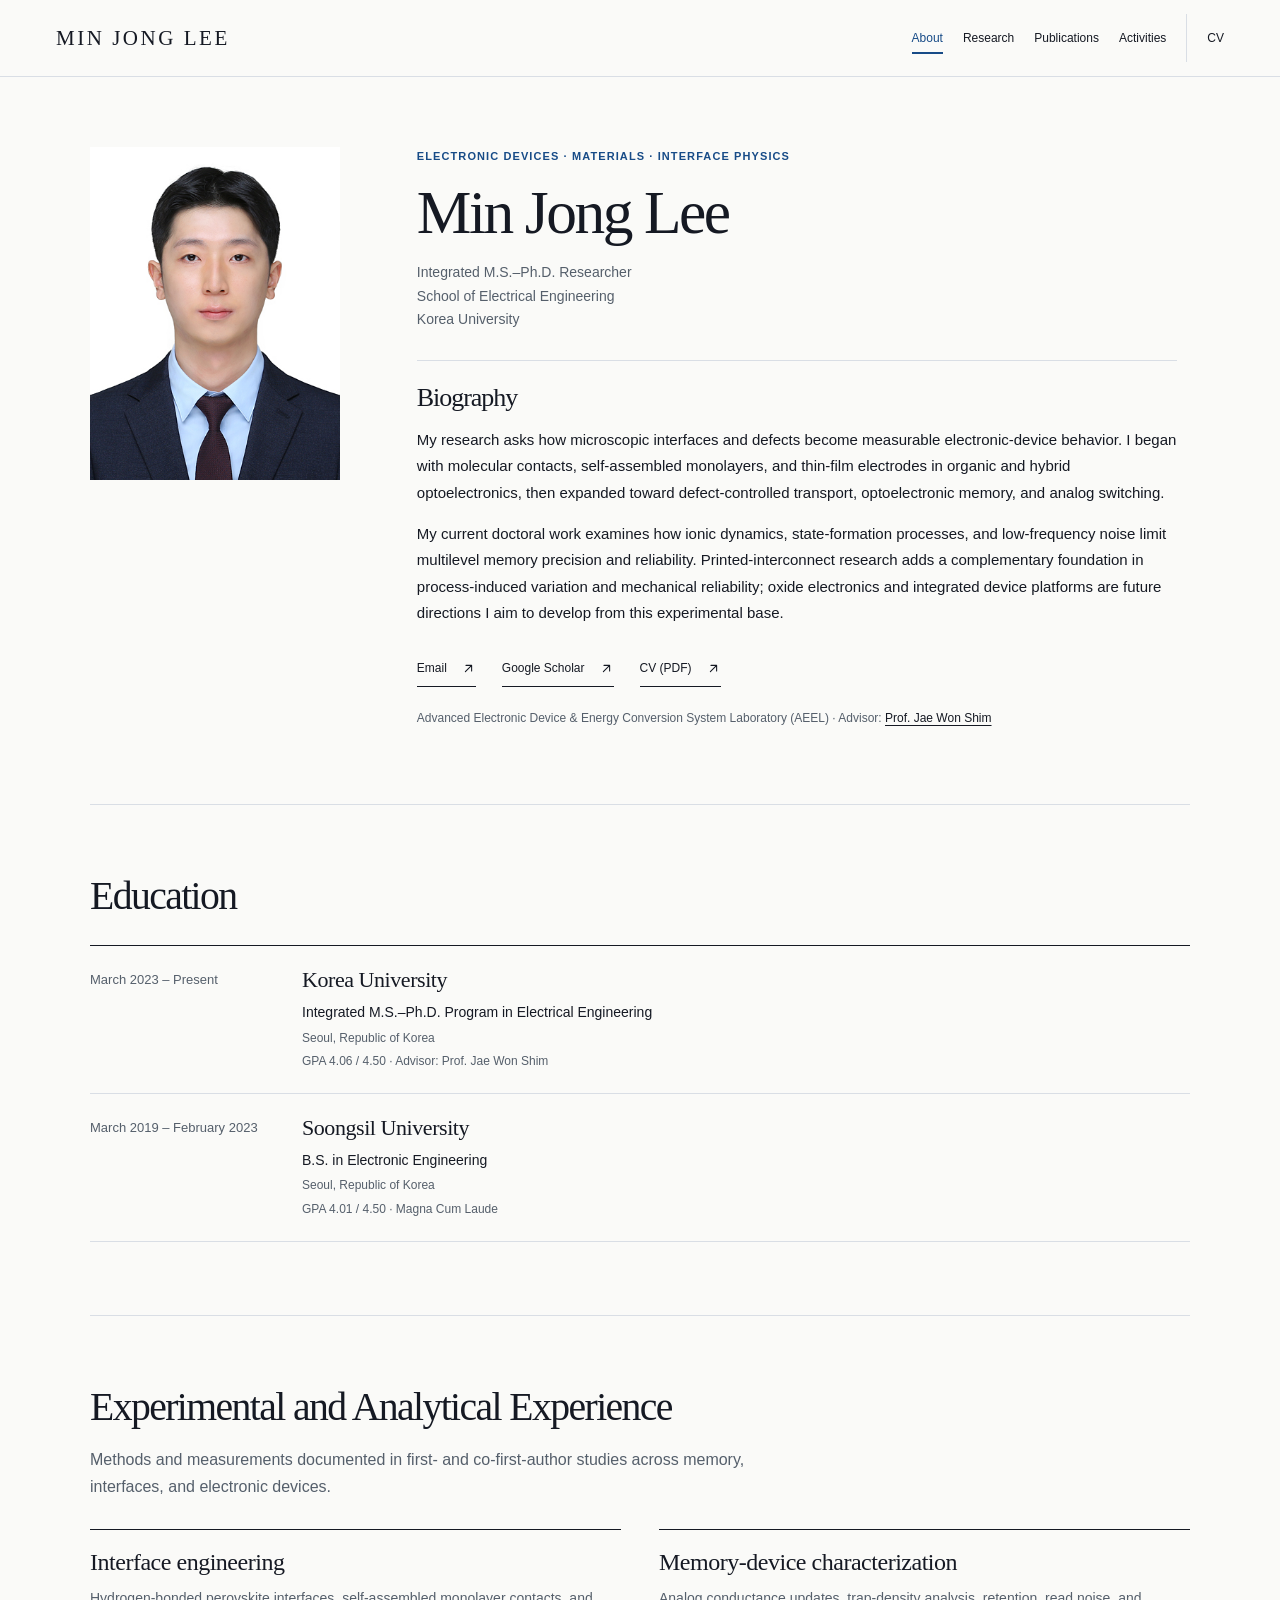
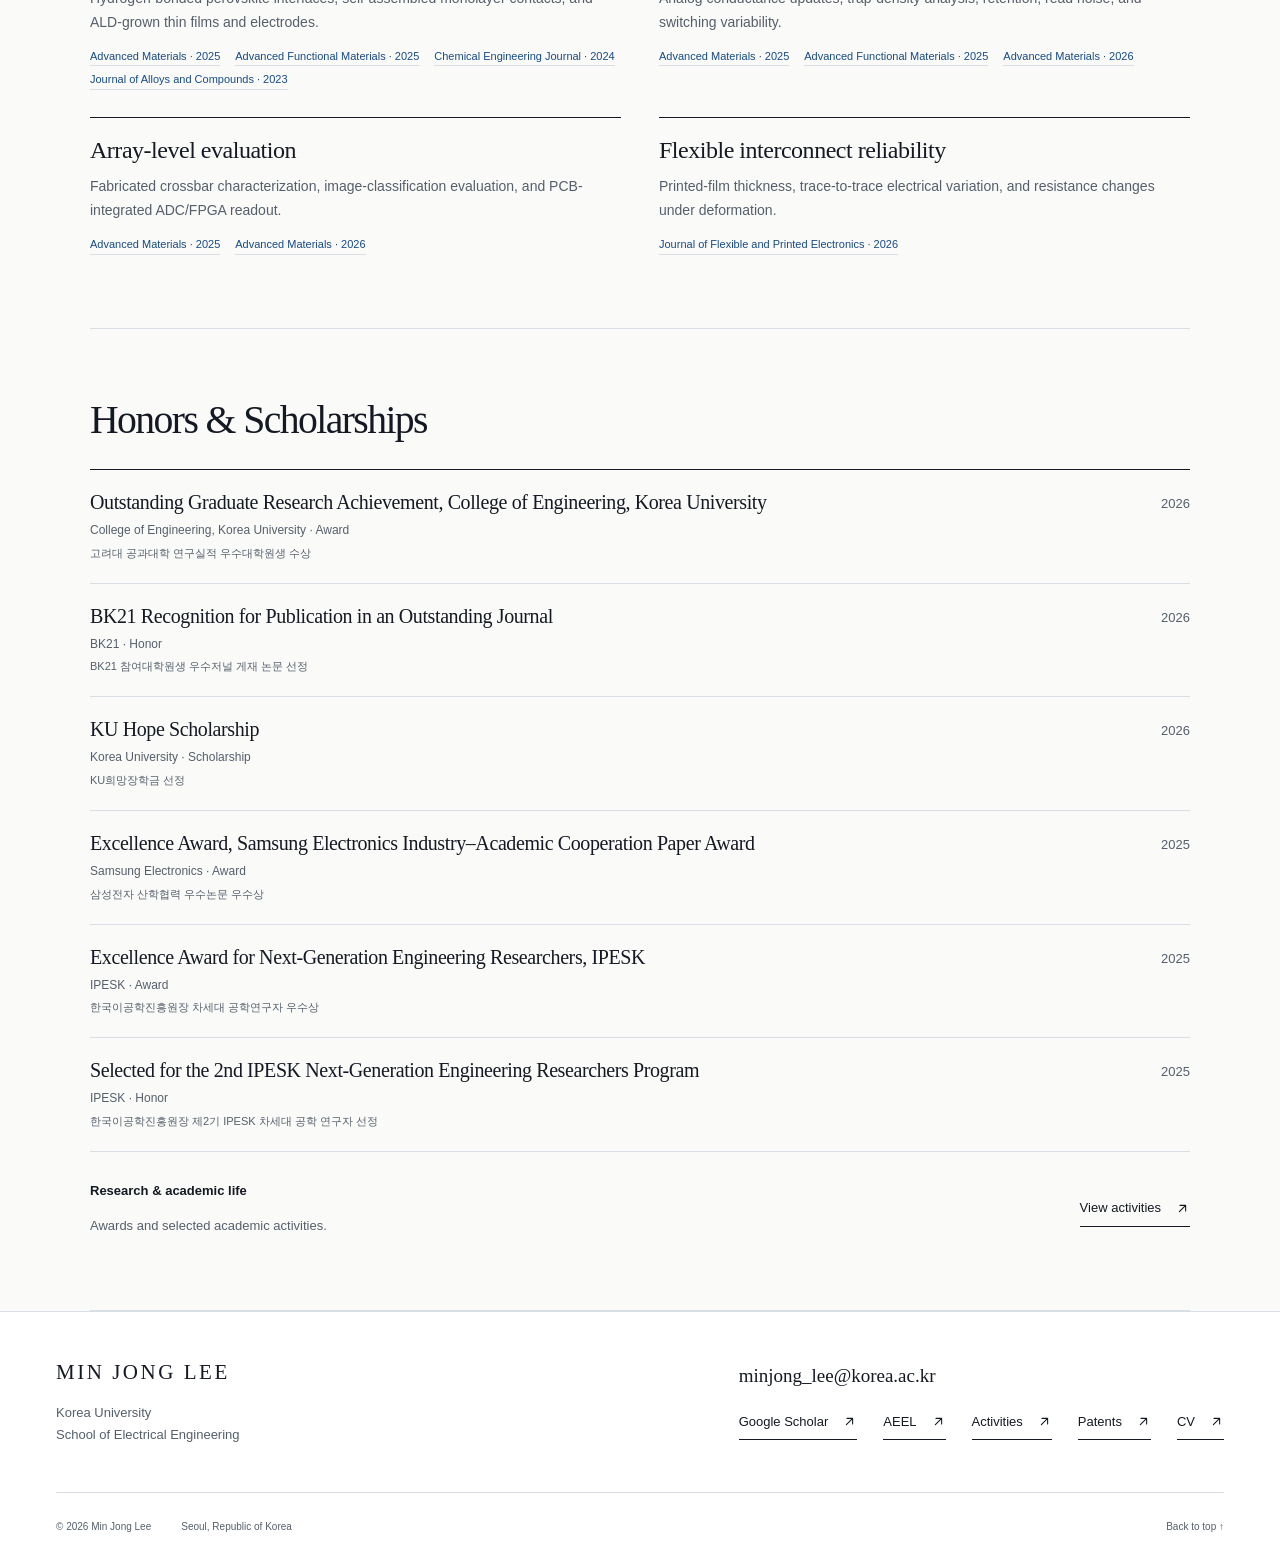
==== commit 6eee5df8: "Strengthen academic research portfolio content" ====
--- a/about.html
+++ b/about.html
@@ -17,7 +17,7 @@
   <meta property="og:image:alt" content="Min Jong Lee — From Interface Physics to Reliable Electronic Systems">
   <meta name="twitter:card" content="summary_large_image">
   <link rel="icon" type="image/svg+xml" href="favicon.svg">
-  <link rel="stylesheet" href="styles.css?v=20261123-refine-3">
+  <link rel="stylesheet" href="styles.css?v=20261123-refine-4">
   <script src="script.js?v=20261122-research" defer></script>
   <script type="application/ld+json">{"@context":"https://schema.org","@type":"Person","name":"Min Jong Lee","url":"https://minjonglee.github.io/","email":"mailto:minjong_lee@korea.ac.kr","affiliation":{"@type":"CollegeOrUniversity","name":"Korea University"},"sameAs":["https://scholar.google.co.kr/citations?user=-BlGIHUAAAAJ&hl=ko"]}</script>
 
@@ -32,6 +32,7 @@
   <main id="main" tabindex="-1"><section class="about-intro shell about-page" id="profile"><figure class="portrait "><img src="assets/min-jong-lee-portrait.jpg" alt="Portrait of Min Jong Lee in a dark suit against a light background" width="354" height="472" fetchpriority="high" decoding="async"></figure><div class="about-intro-copy"><p class="about-field">Electronic Devices · Materials · Interface Physics</p><h1>Min Jong Lee</h1><p class="about-position">Integrated M.S.–Ph.D. Researcher<br>School of Electrical Engineering<br>Korea University</p><div class="about-biography"><h2>Biography</h2><p>My research asks how microscopic interfaces and defects become measurable electronic-device behavior. I began with molecular contacts, self-assembled monolayers, and thin-film electrodes in organic and hybrid optoelectronics, then expanded toward defect-controlled transport, optoelectronic memory, and analog switching.</p><p>My current doctoral work examines how ionic dynamics, state-formation processes, and low-frequency noise limit multilevel memory precision and reliability. Printed-interconnect research adds a complementary foundation in process-induced variation and mechanical reliability; oxide electronics and integrated device platforms are future directions I aim to develop from this experimental base.</p></div><div class="profile-links"><a class="text-link" href="mailto:minjong_lee@korea.ac.kr" >Email <svg viewBox="0 0 24 24" width="15" height="15" fill="none" stroke="currentColor" stroke-width="1.7" stroke-linecap="round" stroke-linejoin="round" aria-hidden="true" focusable="false"><path d="M7 17 17 7M8 7h9v9"/></svg></a><a class="text-link" href="https://scholar.google.co.kr/citations?user=-BlGIHUAAAAJ&amp;hl=ko" >Google Scholar <svg viewBox="0 0 24 24" width="15" height="15" fill="none" stroke="currentColor" stroke-width="1.7" stroke-linecap="round" stroke-linejoin="round" aria-hidden="true" focusable="false"><path d="M7 17 17 7M8 7h9v9"/></svg></a><a class="text-link" href="assets/min-jong-lee-cv.pdf" download>CV (PDF) <svg viewBox="0 0 24 24" width="15" height="15" fill="none" stroke="currentColor" stroke-width="1.7" stroke-linecap="round" stroke-linejoin="round" aria-hidden="true" focusable="false"><path d="M7 17 17 7M8 7h9v9"/></svg></a></div><p class="about-affiliation">Advanced Electronic Device &amp; Energy Conversion System Laboratory (AEEL) · Advisor: <a href="https://shimgrp.korea.ac.kr/professor/">Prof. Jae Won Shim</a></p></div></section>
   <section class="section shell about-page about-section" id="education"><h2>Education</h2><div class="about-entry-list"><article class="about-entry" id="education-01"><p class="about-entry-date">March 2023 – Present</p><div><h3>Korea University</h3><p class="about-entry-role">Integrated M.S.–Ph.D. Program in Electrical Engineering</p><p class="about-entry-meta">Seoul, Republic of Korea</p><p class="about-entry-meta">GPA 4.06 / 4.50 · Advisor: Prof. Jae Won Shim</p></div></article><article class="about-entry" id="education-02"><p class="about-entry-date">March 2019 – February 2023</p><div><h3>Soongsil University</h3><p class="about-entry-role">B.S. in Electronic Engineering</p><p class="about-entry-meta">Seoul, Republic of Korea</p><p class="about-entry-meta">GPA 4.01 / 4.50 · Magna Cum Laude</p></div></article></div></section>
 
+  <section class="section shell about-page about-section" id="expertise"><h2>Experimental and Analytical Experience</h2><p class="section-intro">Methods and measurements documented in first- and co-first-author studies across memory, interfaces, and electronic devices.</p><div class="about-expertise-list"><article class="about-expertise-item"><h3>Interface engineering</h3><p>Hydrogen-bonded perovskite interfaces, self-assembled monolayer contacts, and ALD-grown thin films and electrodes.</p><div class="about-expertise-papers"><a href="publications.html#paper-02">Advanced Materials · 2025</a><a href="publications.html#paper-03">Advanced Functional Materials · 2025</a><a href="publications.html#paper-05">Chemical Engineering Journal · 2024</a><a href="publications.html#paper-06">Journal of Alloys and Compounds · 2023</a></div></article><article class="about-expertise-item"><h3>Memory-device characterization</h3><p>Analog conductance updates, trap-density analysis, retention, read noise, and switching variability.</p><div class="about-expertise-papers"><a href="publications.html#paper-02">Advanced Materials · 2025</a><a href="publications.html#paper-03">Advanced Functional Materials · 2025</a><a href="publications.html#paper-22">Advanced Materials · 2026</a></div></article><article class="about-expertise-item"><h3>Array-level evaluation</h3><p>Fabricated crossbar characterization, image-classification evaluation, and PCB-integrated ADC/FPGA readout.</p><div class="about-expertise-papers"><a href="publications.html#paper-02">Advanced Materials · 2025</a><a href="publications.html#paper-22">Advanced Materials · 2026</a></div></article><article class="about-expertise-item"><h3>Flexible interconnect reliability</h3><p>Printed-film thickness, trace-to-trace electrical variation, and resistance changes under deformation.</p><div class="about-expertise-papers"><a href="publications.html#paper-24">Journal of Flexible and Printed Electronics · 2026</a></div></article></div></section>
   <section class="section shell about-page about-section about-recognition" id="recognition"><h2>Honors &amp; Scholarships</h2><div class="award-list"><article class="award-entry" id="award-01"><div class="award-main"><h3>Outstanding Graduate Research Achievement, College of Engineering, Korea University</h3><p class="award-meta">College of Engineering, Korea University · Award</p><p class="award-original" lang="ko">고려대 공과대학 연구실적 우수대학원생 수상</p></div><span class="award-item-year">2026</span></article><article class="award-entry" id="award-04"><div class="award-main"><h3>BK21 Recognition for Publication in an Outstanding Journal</h3><p class="award-meta">BK21 · Honor</p><p class="award-original" lang="ko">BK21 참여대학원생 우수저널 게재 논문 선정</p></div><span class="award-item-year">2026</span></article><article class="award-entry" id="award-05"><div class="award-main"><h3>KU Hope Scholarship</h3><p class="award-meta">Korea University · Scholarship</p><p class="award-original" lang="ko">KU희망장학금 선정</p></div><span class="award-item-year">2026</span></article><article class="award-entry" id="award-02"><div class="award-main"><h3>Excellence Award, Samsung Electronics Industry–Academic Cooperation Paper Award</h3><p class="award-meta">Samsung Electronics · Award</p><p class="award-original" lang="ko">삼성전자 산학협력 우수논문 우수상</p></div><span class="award-item-year">2025</span></article><article class="award-entry" id="award-03"><div class="award-main"><h3>Excellence Award for Next-Generation Engineering Researchers, IPESK</h3><p class="award-meta">IPESK · Award</p><p class="award-original" lang="ko">한국이공학진흥원장 차세대 공학연구자 우수상</p></div><span class="award-item-year">2025</span></article><article class="award-entry" id="award-06"><div class="award-main"><h3>Selected for the 2nd IPESK Next-Generation Engineering Researchers Program</h3><p class="award-meta">IPESK · Honor</p><p class="award-original" lang="ko">한국이공학진흥원장 제2기 IPESK 차세대 공학 연구자 선정</p></div><span class="award-item-year">2025</span></article></div><div class="about-related"><div><p class="about-related-title">Research &amp; academic life</p><p>Awards and selected academic activities.</p></div><a class="text-link" href="activities.html" >View activities <svg viewBox="0 0 24 24" width="15" height="15" fill="none" stroke="currentColor" stroke-width="1.7" stroke-linecap="round" stroke-linejoin="round" aria-hidden="true" focusable="false"><path d="M7 17 17 7M8 7h9v9"/></svg></a></div></section></main>
   <footer class="site-footer" id="contact"><div class="shell"><div class="footer-top"><div><a class="brand" href="index.html">MIN JONG LEE</a><p>Korea University<br>School of Electrical Engineering</p></div><div class="footer-contact"><a class="footer-email" href="mailto:minjong_lee@korea.ac.kr">minjong_lee@korea.ac.kr</a><div class="profile-links"><a class="text-link" href="https://scholar.google.co.kr/citations?user=-BlGIHUAAAAJ&amp;hl=ko" >Google Scholar <svg viewBox="0 0 24 24" width="15" height="15" fill="none" stroke="currentColor" stroke-width="1.7" stroke-linecap="round" stroke-linejoin="round" aria-hidden="true" focusable="false"><path d="M7 17 17 7M8 7h9v9"/></svg></a><a class="text-link" href="https://shimgrp.korea.ac.kr/" >AEEL <svg viewBox="0 0 24 24" width="15" height="15" fill="none" stroke="currentColor" stroke-width="1.7" stroke-linecap="round" stroke-linejoin="round" aria-hidden="true" focusable="false"><path d="M7 17 17 7M8 7h9v9"/></svg></a><a class="text-link" href="activities.html" >Activities <svg viewBox="0 0 24 24" width="15" height="15" fill="none" stroke="currentColor" stroke-width="1.7" stroke-linecap="round" stroke-linejoin="round" aria-hidden="true" focusable="false"><path d="M7 17 17 7M8 7h9v9"/></svg></a><a class="text-link" href="patents.html" >Patents <svg viewBox="0 0 24 24" width="15" height="15" fill="none" stroke="currentColor" stroke-width="1.7" stroke-linecap="round" stroke-linejoin="round" aria-hidden="true" focusable="false"><path d="M7 17 17 7M8 7h9v9"/></svg></a><a class="text-link" href="cv.html" >CV <svg viewBox="0 0 24 24" width="15" height="15" fill="none" stroke="currentColor" stroke-width="1.7" stroke-linecap="round" stroke-linejoin="round" aria-hidden="true" focusable="false"><path d="M7 17 17 7M8 7h9v9"/></svg></a></div></div></div><div class="footer-bottom"><span>© <span id="copyright-year">2026</span> Min Jong Lee</span><span>Seoul, Republic of Korea</span><a href="#top">Back to top ↑</a></div></div></footer>
 </body>
--- a/styles.css
+++ b/styles.css
@@ -290,7 +290,8 @@
 .project-facts>div { display:grid; grid-template-columns:170px minmax(0,1fr); gap:20px; border-top:1px solid var(--line); padding:14px 0; }
 dt { font-size:11px; letter-spacing:.03em; font-weight:600; }
 dd { margin:0; font-size:14px; color:var(--muted); }
-.project-cases { padding-block:72px 45px; }
+.project-cases { padding-block:72px 65px; border-bottom:1px solid var(--line); }
+.project-cases .section-intro { margin:-10px 0 26px; }
 .project-endnote { padding-bottom:72px; }
 
 /* Publications: a restrained, searchable editorial bibliography. */
@@ -378,6 +379,14 @@
 .about-affiliation a { color:var(--ink); }
 .about-section { padding-block:69px 73px; border-bottom:1px solid var(--line); }
 .about-section h2 { font-size:clamp(34px,3.1vw,41px); margin-bottom:27px; }
+.about-section .section-intro { margin:-10px 0 28px; }
+.about-expertise-list { display:grid; grid-template-columns:repeat(2,minmax(0,1fr)); gap:27px 38px; }
+.about-expertise-item { border-top:1px solid var(--ink); padding-top:16px; }
+.about-expertise-item h3 { font-family:var(--serif); font-size:24px; font-weight:400; }
+.about-expertise-item p { color:var(--muted); font-size:14px; line-height:1.7; margin-top:9px; }
+.about-expertise-papers { display:flex; flex-wrap:wrap; gap:4px 15px; margin-top:12px; }
+.about-expertise-papers a { color:var(--accent); font-size:11px; text-decoration:none; border-bottom:1px solid var(--line); }
+.about-expertise-papers a:hover { border-color:var(--accent); }
 .about-entry-list,.award-list { border-top:1px solid var(--ink); }
 .about-entry { display:grid; grid-template-columns:180px minmax(0,1fr); gap:32px; border-bottom:1px solid var(--line); padding:20px 0 22px; }
 .about-entry-date { color:var(--muted); font-size:13px; line-height:1.55; margin-top:4px; }
@@ -495,7 +504,7 @@
 }
 @media(max-width:900px) {
   .home-hero-grid { grid-template-columns:1fr; gap:42px; }
-  .home-hero .hero-science { max-width:680px; }
+  .home-hero .hero-science { width:100%; max-width:680px; justify-self:center; }
   .home-hero h1 { max-width:760px; }
 }
 @media(max-width:760px) {
@@ -534,6 +543,7 @@
   .cv-document { padding:28px 20px; }.cv-toolbar { gap:16px 25px; }.cv-document h1 { font-size:37px; }
 }
 @media(max-width:760px) { .research-expertise { padding-block:52px 58px; }.expertise-row { grid-template-columns:1fr; gap:7px; padding-block:16px 19px; }.expertise-row h3 { font-size:19px; } }
+@media(max-width:760px) { .about-expertise-list { grid-template-columns:1fr; gap:24px; } }
 @media(max-width:760px) { .research-contributions,.research-directions { padding-block:54px 59px; }.contribution-entry,.research-direction { grid-template-columns:1fr; gap:17px; padding:23px 0 27px; }.contribution-heading h3,.research-direction h3 { font-size:25px; } }
 @media(max-width:760px) { .platform-evidence-heading,.platform-evidence>article { grid-template-columns:1fr; gap:10px; }.platform-evidence-heading h3 { font-size:25px; } }
 @media(max-width:420px) { .home-evidence-strip { grid-template-columns:1fr; }.home-evidence-strip a+a,.home-evidence-strip a:nth-child(3) { border-left:0; border-top:1px solid var(--line); padding-left:0; } }
@@ -568,10 +578,12 @@
   .home-affiliation { font-size:14px; line-height:1.6; margin-top:22px; }
   .home-affiliation strong { color:var(--ink); font-weight:600; }
   .home-actions { margin-top:24px; gap:8px 24px; }
-  .home-hero .hero-science img { aspect-ratio:4/3; }
-  .home-hero .hero-science figcaption { font-size:11px; }
+  .home-hero .hero-science img { aspect-ratio:4/3; object-fit:contain; }
   .home-research { padding-block:70px 74px; }
-  .editorial-research-list { list-style:none; border-top:1px solid var(--ink); padding:0; margin:0 0 19px; }
+  .editorial-research-groups { margin-bottom:19px; }
+  .editorial-research-group+.editorial-research-group { margin-top:27px; }
+  .editorial-research-group .area-type { font-size:11px; margin-bottom:9px; }
+  .editorial-research-list { list-style:none; border-top:1px solid var(--ink); padding:0; margin:0; }
   .editorial-research-list li { border-bottom:1px solid var(--line); }
   .editorial-research-list a { display:flex; align-items:center; min-height:61px; padding:10px 18px; font-family:var(--serif); font-size:clamp(22px,1.75vw,25px); line-height:1.3; text-decoration:none; }
   .editorial-research-list a:hover { color:var(--accent); background:#f4f6f8; }
@@ -607,18 +619,31 @@
   .editorial-research-areas { padding-top:65px; }
   .editorial-research-areas>.eyebrow { font-size:12px; margin-bottom:18px; }
   .editorial-core-area { display:grid; grid-template-columns:minmax(0,1fr) minmax(0,1.03fr); gap:40px; align-items:center; padding:20px; background:#edf2f6; border-left:3px solid var(--accent); scroll-margin-top:105px; }
+  .editorial-core-area+.editorial-core-area { margin-top:20px; }
+  .editorial-core-secondary { background:#f3f5f7; }
   .editorial-area-image { min-width:0; overflow:hidden; background:#dbe3e9; }
   .editorial-area-image img { width:100%; aspect-ratio:8/5; object-fit:cover; }
   .editorial-core-copy { padding:8px 15px 8px 0; }
   .editorial-core-area .area-type { font-size:12px; margin-bottom:12px; }
   .editorial-core-area h3 { font-family:var(--serif); font-size:clamp(32px,2.55vw,36px); font-weight:400; line-height:1.2; color:var(--accent); }
   .editorial-core-copy>p:last-child { color:var(--muted); font-size:16px; line-height:1.7; margin-top:18px; }
-  .editorial-connected-grid { display:grid; grid-template-columns:repeat(3,minmax(0,1fr)); gap:30px; margin-top:38px; }
+  .editorial-connected-grid { display:grid; grid-template-columns:repeat(2,minmax(0,1fr)); gap:30px; margin-top:38px; }
   .editorial-connected-area { min-width:0; position:relative; border-top:1px solid var(--ink); padding-top:18px; scroll-margin-top:105px; }
   .editorial-connected-area .editorial-area-image { margin-bottom:20px; }
   .editorial-connected-area h3 { font-family:var(--serif); font-weight:400; font-size:clamp(25px,1.9vw,28px); line-height:1.26; }
   .editorial-connected-area p { color:var(--muted); font-size:16px; line-height:1.7; margin-top:13px; }
   .anchor-target { display:block; height:0; scroll-margin-top:110px; }
+  .editorial-contributions { border-top:1px solid var(--line); }
+  .editorial-contribution-list { border-top:1px solid var(--ink); }
+  .editorial-contribution { display:grid; grid-template-columns:minmax(0,.8fr) minmax(0,1.2fr); gap:50px; border-bottom:1px solid var(--line); padding:30px 0 33px; scroll-margin-top:105px; }
+  .editorial-contribution-head h3 { font-family:var(--serif); font-size:clamp(25px,2vw,29px); line-height:1.27; font-weight:400; }
+  .editorial-contribution-head>p:last-child { color:var(--muted); font-size:15px; line-height:1.65; margin-top:13px; }
+  .editorial-contribution-body dl>div { display:grid; grid-template-columns:135px minmax(0,1fr); gap:17px; border-top:1px solid var(--line); padding:9px 0; }
+  .editorial-contribution-body dl>div:first-child { border-top:0; padding-top:0; }
+  .editorial-contribution-body dt { color:var(--accent); font-size:11px; }
+  .editorial-contribution-body dd { font-size:14px; line-height:1.55; }
+  .editorial-contribution-body .editorial-link-row { margin-top:13px; }
+  .editorial-contribution-body .editorial-link { font-size:12px; }
   .editorial-research-outlook { background:var(--white); border-block:1px solid var(--line); }
   .editorial-research-outlook .area-type { font-size:11px; }
   .editorial-research-direction-list { border-top:1px solid var(--ink); }
@@ -634,12 +659,8 @@
     .editorial-core-area { gap:25px; }
   }
   @media(max-width:1100px) {
-    .editorial-connected-grid { grid-template-columns:repeat(2,minmax(0,1fr)); gap:32px 25px; }
-    .editorial-connected-area:last-child { grid-column:1/-1; display:grid; grid-template-columns:repeat(2,minmax(0,1fr)); grid-template-rows:auto 1fr; column-gap:25px; align-content:start; }
-    .editorial-connected-area:last-child .editorial-area-image { grid-row:1/3; margin-bottom:0; }
-    .editorial-connected-area:last-child h3,.editorial-connected-area:last-child p { grid-column:2; }
-    .editorial-connected-area:last-child h3 { grid-row:1; align-self:start; }
-    .editorial-connected-area:last-child p { grid-row:2; align-self:start; }
+    .editorial-connected-grid { gap:32px 25px; }
+    .editorial-contribution { gap:28px; }
   }
   @media(max-width:760px) {
     .editorial-section { padding-block:65px; }
@@ -668,9 +689,9 @@
     .editorial-core-copy { padding:0 8px; }
     .editorial-core-area h3 { font-size:clamp(31px,7vw,36px); }
     .editorial-connected-grid { grid-template-columns:1fr; gap:31px; margin-top:35px; }
-    .editorial-connected-area:last-child { grid-column:auto; display:block; }
-    .editorial-connected-area:last-child .editorial-area-image { margin-bottom:20px; }
     .editorial-connected-area h3 { font-size:clamp(25px,6vw,28px); }
+    .editorial-contribution { grid-template-columns:1fr; gap:19px; padding:25px 0 28px; }
+    .editorial-contribution-body dl>div { grid-template-columns:1fr; gap:4px; }
     .editorial-research-direction { grid-template-columns:1fr; gap:12px; padding:23px 0 26px; }
     .editorial-research-direction h3 { font-size:27px; }
   }
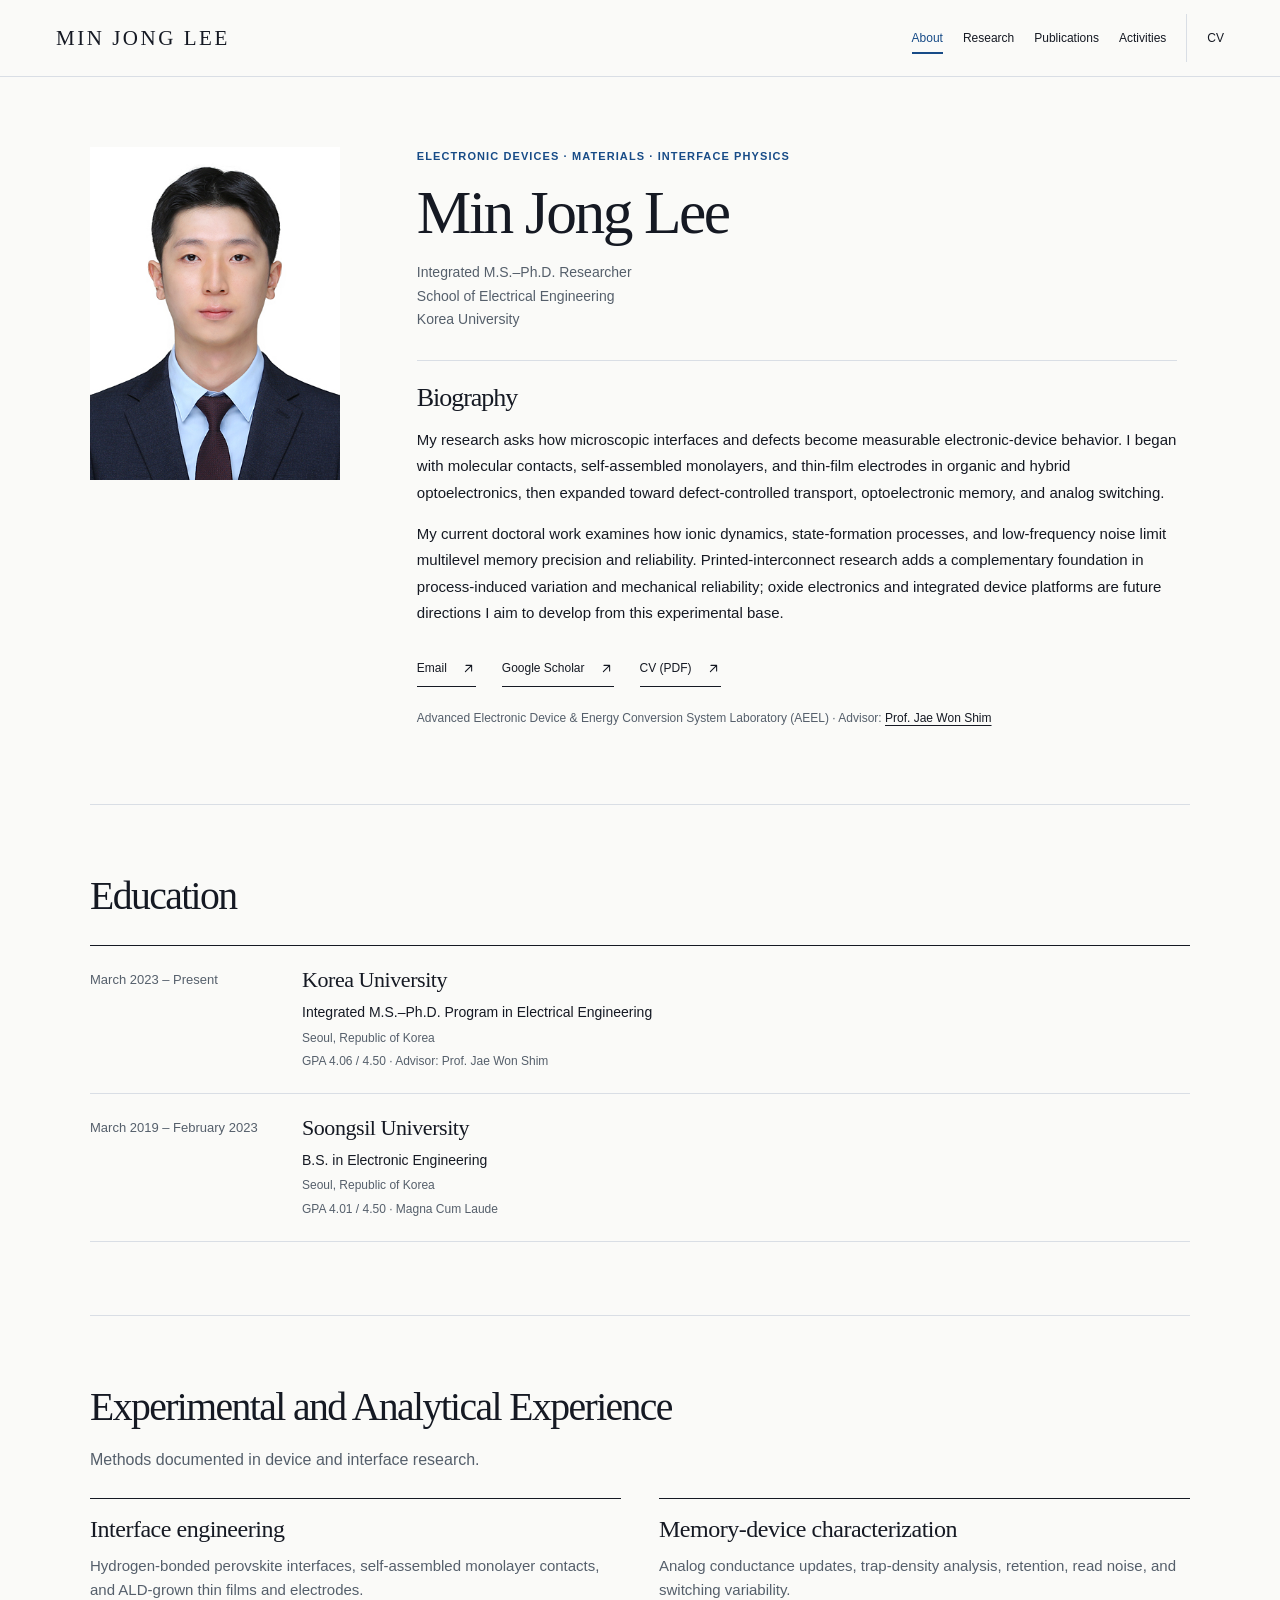
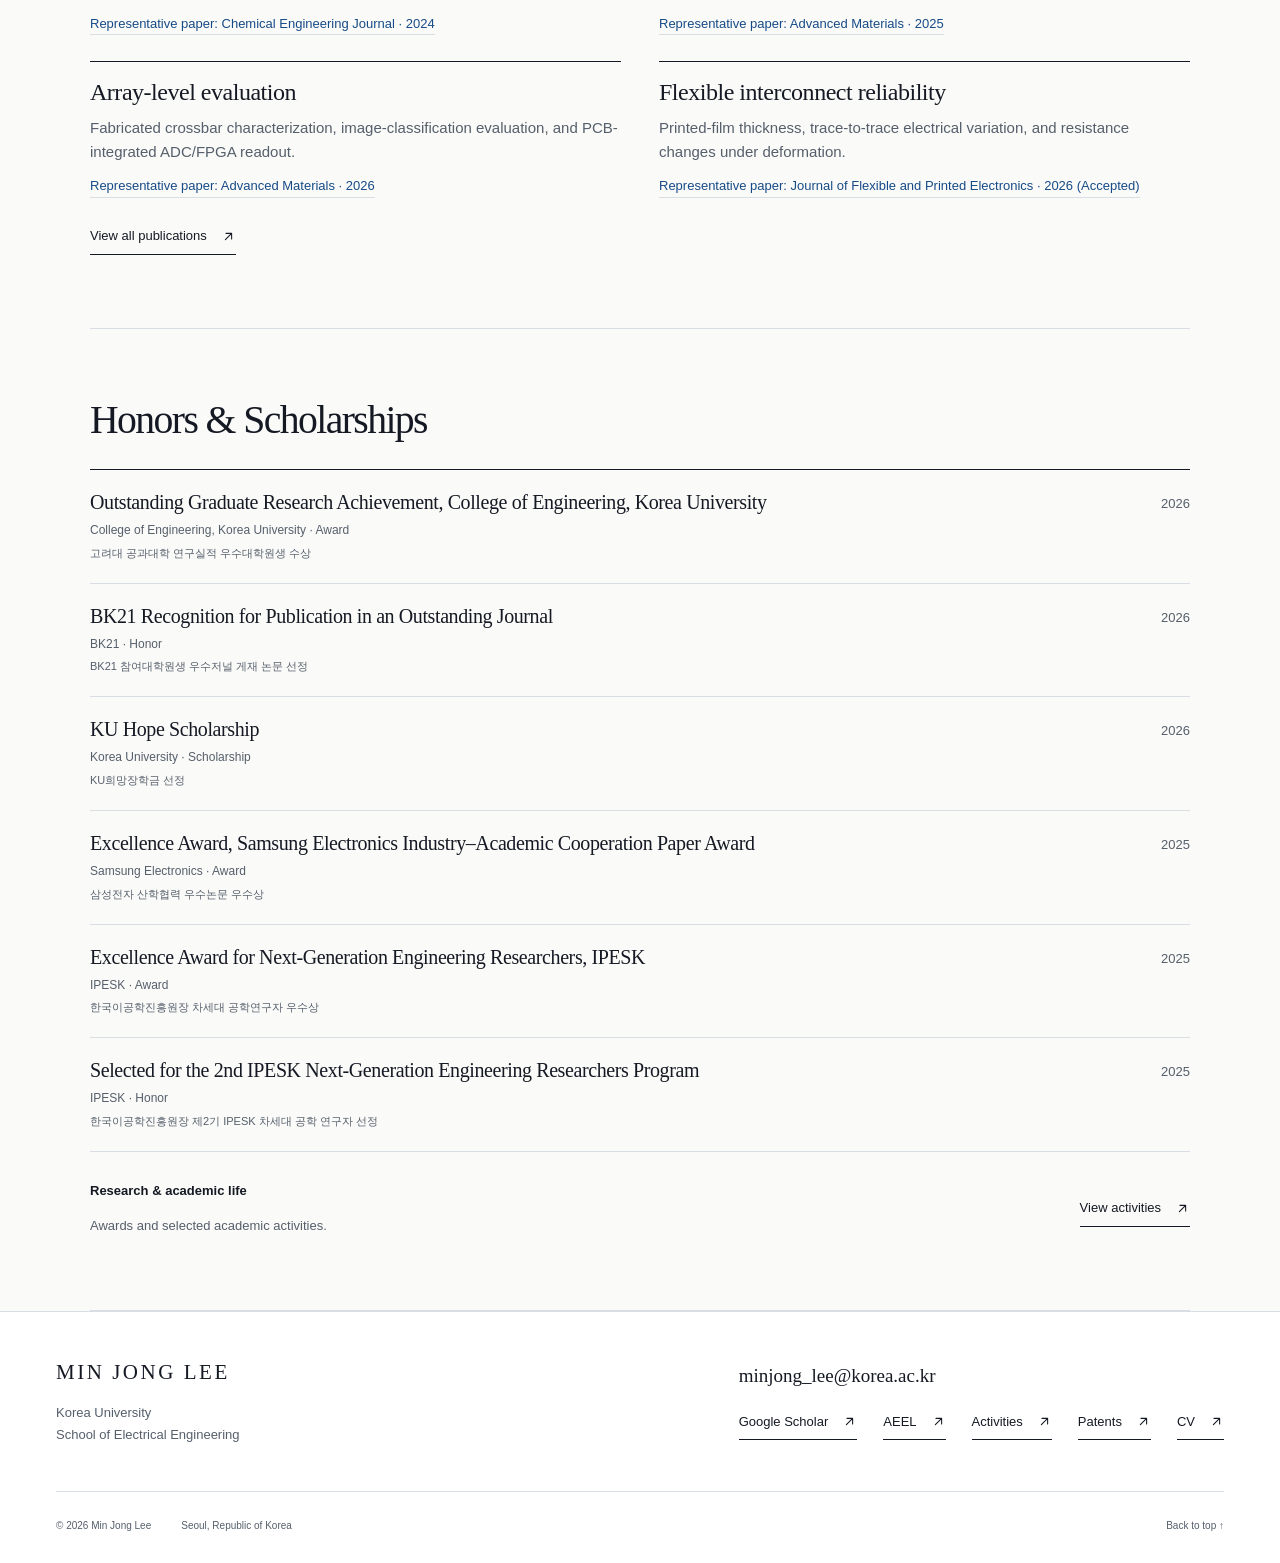
==== commit 80150a57: "Improve research portfolio readability" ====
--- a/about.html
+++ b/about.html
@@ -32,7 +32,7 @@
   <main id="main" tabindex="-1"><section class="about-intro shell about-page" id="profile"><figure class="portrait "><img src="assets/min-jong-lee-portrait.jpg" alt="Portrait of Min Jong Lee in a dark suit against a light background" width="354" height="472" fetchpriority="high" decoding="async"></figure><div class="about-intro-copy"><p class="about-field">Electronic Devices · Materials · Interface Physics</p><h1>Min Jong Lee</h1><p class="about-position">Integrated M.S.–Ph.D. Researcher<br>School of Electrical Engineering<br>Korea University</p><div class="about-biography"><h2>Biography</h2><p>My research asks how microscopic interfaces and defects become measurable electronic-device behavior. I began with molecular contacts, self-assembled monolayers, and thin-film electrodes in organic and hybrid optoelectronics, then expanded toward defect-controlled transport, optoelectronic memory, and analog switching.</p><p>My current doctoral work examines how ionic dynamics, state-formation processes, and low-frequency noise limit multilevel memory precision and reliability. Printed-interconnect research adds a complementary foundation in process-induced variation and mechanical reliability; oxide electronics and integrated device platforms are future directions I aim to develop from this experimental base.</p></div><div class="profile-links"><a class="text-link" href="mailto:minjong_lee@korea.ac.kr" >Email <svg viewBox="0 0 24 24" width="15" height="15" fill="none" stroke="currentColor" stroke-width="1.7" stroke-linecap="round" stroke-linejoin="round" aria-hidden="true" focusable="false"><path d="M7 17 17 7M8 7h9v9"/></svg></a><a class="text-link" href="https://scholar.google.co.kr/citations?user=-BlGIHUAAAAJ&amp;hl=ko" >Google Scholar <svg viewBox="0 0 24 24" width="15" height="15" fill="none" stroke="currentColor" stroke-width="1.7" stroke-linecap="round" stroke-linejoin="round" aria-hidden="true" focusable="false"><path d="M7 17 17 7M8 7h9v9"/></svg></a><a class="text-link" href="assets/min-jong-lee-cv.pdf" download>CV (PDF) <svg viewBox="0 0 24 24" width="15" height="15" fill="none" stroke="currentColor" stroke-width="1.7" stroke-linecap="round" stroke-linejoin="round" aria-hidden="true" focusable="false"><path d="M7 17 17 7M8 7h9v9"/></svg></a></div><p class="about-affiliation">Advanced Electronic Device &amp; Energy Conversion System Laboratory (AEEL) · Advisor: <a href="https://shimgrp.korea.ac.kr/professor/">Prof. Jae Won Shim</a></p></div></section>
   <section class="section shell about-page about-section" id="education"><h2>Education</h2><div class="about-entry-list"><article class="about-entry" id="education-01"><p class="about-entry-date">March 2023 – Present</p><div><h3>Korea University</h3><p class="about-entry-role">Integrated M.S.–Ph.D. Program in Electrical Engineering</p><p class="about-entry-meta">Seoul, Republic of Korea</p><p class="about-entry-meta">GPA 4.06 / 4.50 · Advisor: Prof. Jae Won Shim</p></div></article><article class="about-entry" id="education-02"><p class="about-entry-date">March 2019 – February 2023</p><div><h3>Soongsil University</h3><p class="about-entry-role">B.S. in Electronic Engineering</p><p class="about-entry-meta">Seoul, Republic of Korea</p><p class="about-entry-meta">GPA 4.01 / 4.50 · Magna Cum Laude</p></div></article></div></section>
 
-  <section class="section shell about-page about-section" id="expertise"><h2>Experimental and Analytical Experience</h2><p class="section-intro">Methods and measurements documented in first- and co-first-author studies across memory, interfaces, and electronic devices.</p><div class="about-expertise-list"><article class="about-expertise-item"><h3>Interface engineering</h3><p>Hydrogen-bonded perovskite interfaces, self-assembled monolayer contacts, and ALD-grown thin films and electrodes.</p><div class="about-expertise-papers"><a href="publications.html#paper-02">Advanced Materials · 2025</a><a href="publications.html#paper-03">Advanced Functional Materials · 2025</a><a href="publications.html#paper-05">Chemical Engineering Journal · 2024</a><a href="publications.html#paper-06">Journal of Alloys and Compounds · 2023</a></div></article><article class="about-expertise-item"><h3>Memory-device characterization</h3><p>Analog conductance updates, trap-density analysis, retention, read noise, and switching variability.</p><div class="about-expertise-papers"><a href="publications.html#paper-02">Advanced Materials · 2025</a><a href="publications.html#paper-03">Advanced Functional Materials · 2025</a><a href="publications.html#paper-22">Advanced Materials · 2026</a></div></article><article class="about-expertise-item"><h3>Array-level evaluation</h3><p>Fabricated crossbar characterization, image-classification evaluation, and PCB-integrated ADC/FPGA readout.</p><div class="about-expertise-papers"><a href="publications.html#paper-02">Advanced Materials · 2025</a><a href="publications.html#paper-22">Advanced Materials · 2026</a></div></article><article class="about-expertise-item"><h3>Flexible interconnect reliability</h3><p>Printed-film thickness, trace-to-trace electrical variation, and resistance changes under deformation.</p><div class="about-expertise-papers"><a href="publications.html#paper-24">Journal of Flexible and Printed Electronics · 2026</a></div></article></div></section>
+  <section class="section shell about-page about-section" id="expertise"><h2>Experimental and Analytical Experience</h2><p class="section-intro">Methods documented in device and interface research.</p><div class="about-expertise-list"><article class="about-expertise-item"><h3>Interface engineering</h3><p>Hydrogen-bonded perovskite interfaces, self-assembled monolayer contacts, and ALD-grown thin films and electrodes.</p><a class="about-expertise-paper" href="publications.html#paper-05">Representative paper: Chemical Engineering Journal · 2024</a></article><article class="about-expertise-item"><h3>Memory-device characterization</h3><p>Analog conductance updates, trap-density analysis, retention, read noise, and switching variability.</p><a class="about-expertise-paper" href="publications.html#paper-02">Representative paper: Advanced Materials · 2025</a></article><article class="about-expertise-item"><h3>Array-level evaluation</h3><p>Fabricated crossbar characterization, image-classification evaluation, and PCB-integrated ADC/FPGA readout.</p><a class="about-expertise-paper" href="publications.html#paper-22">Representative paper: Advanced Materials · 2026</a></article><article class="about-expertise-item"><h3>Flexible interconnect reliability</h3><p>Printed-film thickness, trace-to-trace electrical variation, and resistance changes under deformation.</p><a class="about-expertise-paper" href="publications.html#paper-24">Representative paper: Journal of Flexible and Printed Electronics · 2026 (Accepted)</a></article></div><p class="about-expertise-all"><a class="text-link" href="publications.html" >View all publications <svg viewBox="0 0 24 24" width="15" height="15" fill="none" stroke="currentColor" stroke-width="1.7" stroke-linecap="round" stroke-linejoin="round" aria-hidden="true" focusable="false"><path d="M7 17 17 7M8 7h9v9"/></svg></a></p></section>
   <section class="section shell about-page about-section about-recognition" id="recognition"><h2>Honors &amp; Scholarships</h2><div class="award-list"><article class="award-entry" id="award-01"><div class="award-main"><h3>Outstanding Graduate Research Achievement, College of Engineering, Korea University</h3><p class="award-meta">College of Engineering, Korea University · Award</p><p class="award-original" lang="ko">고려대 공과대학 연구실적 우수대학원생 수상</p></div><span class="award-item-year">2026</span></article><article class="award-entry" id="award-04"><div class="award-main"><h3>BK21 Recognition for Publication in an Outstanding Journal</h3><p class="award-meta">BK21 · Honor</p><p class="award-original" lang="ko">BK21 참여대학원생 우수저널 게재 논문 선정</p></div><span class="award-item-year">2026</span></article><article class="award-entry" id="award-05"><div class="award-main"><h3>KU Hope Scholarship</h3><p class="award-meta">Korea University · Scholarship</p><p class="award-original" lang="ko">KU희망장학금 선정</p></div><span class="award-item-year">2026</span></article><article class="award-entry" id="award-02"><div class="award-main"><h3>Excellence Award, Samsung Electronics Industry–Academic Cooperation Paper Award</h3><p class="award-meta">Samsung Electronics · Award</p><p class="award-original" lang="ko">삼성전자 산학협력 우수논문 우수상</p></div><span class="award-item-year">2025</span></article><article class="award-entry" id="award-03"><div class="award-main"><h3>Excellence Award for Next-Generation Engineering Researchers, IPESK</h3><p class="award-meta">IPESK · Award</p><p class="award-original" lang="ko">한국이공학진흥원장 차세대 공학연구자 우수상</p></div><span class="award-item-year">2025</span></article><article class="award-entry" id="award-06"><div class="award-main"><h3>Selected for the 2nd IPESK Next-Generation Engineering Researchers Program</h3><p class="award-meta">IPESK · Honor</p><p class="award-original" lang="ko">한국이공학진흥원장 제2기 IPESK 차세대 공학 연구자 선정</p></div><span class="award-item-year">2025</span></article></div><div class="about-related"><div><p class="about-related-title">Research &amp; academic life</p><p>Awards and selected academic activities.</p></div><a class="text-link" href="activities.html" >View activities <svg viewBox="0 0 24 24" width="15" height="15" fill="none" stroke="currentColor" stroke-width="1.7" stroke-linecap="round" stroke-linejoin="round" aria-hidden="true" focusable="false"><path d="M7 17 17 7M8 7h9v9"/></svg></a></div></section></main>
   <footer class="site-footer" id="contact"><div class="shell"><div class="footer-top"><div><a class="brand" href="index.html">MIN JONG LEE</a><p>Korea University<br>School of Electrical Engineering</p></div><div class="footer-contact"><a class="footer-email" href="mailto:minjong_lee@korea.ac.kr">minjong_lee@korea.ac.kr</a><div class="profile-links"><a class="text-link" href="https://scholar.google.co.kr/citations?user=-BlGIHUAAAAJ&amp;hl=ko" >Google Scholar <svg viewBox="0 0 24 24" width="15" height="15" fill="none" stroke="currentColor" stroke-width="1.7" stroke-linecap="round" stroke-linejoin="round" aria-hidden="true" focusable="false"><path d="M7 17 17 7M8 7h9v9"/></svg></a><a class="text-link" href="https://shimgrp.korea.ac.kr/" >AEEL <svg viewBox="0 0 24 24" width="15" height="15" fill="none" stroke="currentColor" stroke-width="1.7" stroke-linecap="round" stroke-linejoin="round" aria-hidden="true" focusable="false"><path d="M7 17 17 7M8 7h9v9"/></svg></a><a class="text-link" href="activities.html" >Activities <svg viewBox="0 0 24 24" width="15" height="15" fill="none" stroke="currentColor" stroke-width="1.7" stroke-linecap="round" stroke-linejoin="round" aria-hidden="true" focusable="false"><path d="M7 17 17 7M8 7h9v9"/></svg></a><a class="text-link" href="patents.html" >Patents <svg viewBox="0 0 24 24" width="15" height="15" fill="none" stroke="currentColor" stroke-width="1.7" stroke-linecap="round" stroke-linejoin="round" aria-hidden="true" focusable="false"><path d="M7 17 17 7M8 7h9v9"/></svg></a><a class="text-link" href="cv.html" >CV <svg viewBox="0 0 24 24" width="15" height="15" fill="none" stroke="currentColor" stroke-width="1.7" stroke-linecap="round" stroke-linejoin="round" aria-hidden="true" focusable="false"><path d="M7 17 17 7M8 7h9v9"/></svg></a></div></div></div><div class="footer-bottom"><span>© <span id="copyright-year">2026</span> Min Jong Lee</span><span>Seoul, Republic of Korea</span><a href="#top">Back to top ↑</a></div></div></footer>
 </body>
--- a/styles.css
+++ b/styles.css
@@ -259,15 +259,20 @@
 .paper-references span { display:block; color:var(--muted); font-size:11px; margin-top:5px; }
 
 /* Projects: full-width program titles and status-led editorial lists. */
-.project-group { border-bottom:1px solid var(--line); padding-block:73px 77px; }
-.project-group h2,.project-cases>h2 { font-size:clamp(33px,3.2vw,42px); margin-bottom:28px; }
+.project-group { border-bottom:1px solid var(--line); padding-block:54px 58px; }
+.project-group h2,.project-cases>h2 { font-size:clamp(33px,3.2vw,42px); margin-bottom:22px; }
 .project-list { border-top:1px solid var(--ink); }
-.project-entry { border-bottom:1px solid var(--line); padding:24px 0 26px; min-width:0; }
+.project-entry { border-bottom:1px solid var(--line); padding:18px 0 20px; min-width:0; scroll-margin-top:110px; }
 .project-entry h3 { font-family:var(--serif); font-size:clamp(21px,2.1vw,25px); font-weight:400; line-height:1.3; max-width:1000px; overflow-wrap:anywhere; word-break:keep-all; }
-.project-translation { color:var(--muted); font-size:12px; line-height:1.6; margin-top:6px; overflow-wrap:anywhere; word-break:keep-all; }
-.project-agency { color:var(--ink); font-size:13px; margin-top:11px; }
-.project-role,.project-participation { color:var(--muted); font-size:12px; margin-top:3px; }
-.project-summary { color:var(--muted); font-size:13px; line-height:1.65; max-width:760px; margin-top:10px; }
+.project-translation { color:var(--muted); font-size:13px; line-height:1.6; margin-top:5px; overflow-wrap:anywhere; word-break:keep-all; }
+.project-agency { color:var(--ink); font-size:14px; margin-top:8px; }
+.project-role,.project-participation { color:var(--muted); font-size:13px; margin-top:2px; }
+.project-summary { color:var(--muted); font-size:15px; line-height:1.6; max-width:760px; margin-top:8px; }
+.project-entry-details { margin-top:10px; }
+.project-entry-details summary,.project-case-details summary { width:fit-content; cursor:pointer; color:var(--accent); font-size:14px; font-weight:600; padding:5px 0; border-bottom:1px solid var(--accent); }
+.project-entry-details summary:focus-visible,.project-case-details summary:focus-visible { outline:2px solid var(--accent); outline-offset:3px; }
+.project-entry-detail-body { max-width:850px; padding:10px 0 2px; }
+.project-program { color:var(--muted); font-size:14px; }
 .project-contribution { margin-top:17px; padding-left:17px; border-left:2px solid var(--accent); max-width:760px; }
 .project-contribution span { display:block; color:var(--accent); font-size:10px; font-weight:700; letter-spacing:.08em; text-transform:uppercase; }
 .project-contribution p { color:var(--ink); font-size:14px; line-height:1.6; margin-top:4px; }
@@ -282,17 +287,28 @@
 .project-science { max-width:420px; margin-top:16px; }.project-science img { aspect-ratio:16/9; object-fit:cover; }
 .project-links { display:flex; flex-wrap:wrap; gap:6px 22px; margin-top:13px; }
 .project-links .text-link { font-size:12px; }
-.project-detail { border-top:1px solid var(--line); padding:32px 0; }
+.project-detail { padding:15px 0 5px; }
 .project-heading h3 { font-family:var(--serif); font-size:31px; font-weight:400; }
 .project-state { color:var(--accent); font-size:11px; margin-bottom:12px; }
 .project-body { max-width:820px; margin:22px 0 0 auto; }
 .research-question { font-family:var(--serif); font-size:22px; line-height:1.45; margin-bottom:27px; }
-.project-facts>div { display:grid; grid-template-columns:170px minmax(0,1fr); gap:20px; border-top:1px solid var(--line); padding:14px 0; }
+.project-facts>div { display:grid; grid-template-columns:175px minmax(0,1fr); gap:20px; border-top:1px solid var(--line); padding:11px 0; }
 dt { font-size:11px; letter-spacing:.03em; font-weight:600; }
 dd { margin:0; font-size:14px; color:var(--muted); }
-.project-cases { padding-block:72px 65px; border-bottom:1px solid var(--line); }
-.project-cases .section-intro { margin:-10px 0 26px; }
-.project-endnote { padding-bottom:72px; }
+.project-facts dd { font-size:15px; line-height:1.6; }
+.project-cases { padding-block:56px 58px; border-bottom:1px solid var(--line); }
+.project-cases .section-intro { margin:-6px 0 23px; }
+.project-case-list { border-top:1px solid var(--ink); }
+.project-case { border-bottom:1px solid var(--line); padding:19px 0 20px; scroll-margin-top:106px; }
+.project-case:target { box-shadow:inset 3px 0 var(--accent); padding-left:16px; }
+.project-case-overview { display:grid; grid-template-columns:minmax(0,.95fr) minmax(0,1.05fr); gap:5px 30px; }
+.project-case-meta { grid-column:1; grid-row:1; color:var(--accent); font-size:13px; font-weight:600; }
+.project-case-overview h3 { grid-column:1; grid-row:2 / span 2; font-family:var(--serif); font-size:clamp(23px,2vw,27px); font-weight:400; line-height:1.28; }
+.project-case-teaser { grid-column:2; grid-row:1 / span 2; font-size:16px; line-height:1.55; }
+.project-case-highlights { grid-column:2; grid-row:3; color:var(--accent); font-size:14px; line-height:1.5; margin-top:3px; }
+.project-case-details { margin-top:8px; }
+.project-paper-doi { display:inline-block!important; width:fit-content; color:var(--accent); font-size:13px!important; margin-top:5px; border-bottom:1px solid var(--accent); }
+.project-endnote { padding-bottom:58px; }
 
 /* Publications: a restrained, searchable editorial bibliography. */
 .publications-hero { padding-block:66px 43px; }
@@ -380,13 +396,14 @@
 .about-section { padding-block:69px 73px; border-bottom:1px solid var(--line); }
 .about-section h2 { font-size:clamp(34px,3.1vw,41px); margin-bottom:27px; }
 .about-section .section-intro { margin:-10px 0 28px; }
-.about-expertise-list { display:grid; grid-template-columns:repeat(2,minmax(0,1fr)); gap:27px 38px; }
-.about-expertise-item { border-top:1px solid var(--ink); padding-top:16px; }
+.about-expertise-list { display:grid; grid-template-columns:repeat(2,minmax(0,1fr)); gap:25px 38px; }
+.about-expertise-item { border-top:1px solid var(--ink); padding-top:14px; }
 .about-expertise-item h3 { font-family:var(--serif); font-size:24px; font-weight:400; }
-.about-expertise-item p { color:var(--muted); font-size:14px; line-height:1.7; margin-top:9px; }
-.about-expertise-papers { display:flex; flex-wrap:wrap; gap:4px 15px; margin-top:12px; }
-.about-expertise-papers a { color:var(--accent); font-size:11px; text-decoration:none; border-bottom:1px solid var(--line); }
-.about-expertise-papers a:hover { border-color:var(--accent); }
+.about-expertise-item p { color:var(--muted); font-size:15px; line-height:1.6; margin-top:8px; }
+.about-expertise-paper { display:inline-block; max-width:100%; color:var(--accent); font-size:13px; line-height:1.55; text-decoration:none; border-bottom:1px solid var(--line); margin-top:12px; }
+.about-expertise-paper:hover { border-color:var(--accent); }
+.about-expertise-all { margin-top:20px; }
+#expertise.about-section .section-intro { margin-bottom:25px; }
 .about-entry-list,.award-list { border-top:1px solid var(--ink); }
 .about-entry { display:grid; grid-template-columns:180px minmax(0,1fr); gap:32px; border-bottom:1px solid var(--line); padding:20px 0 22px; }
 .about-entry-date { color:var(--muted); font-size:13px; line-height:1.55; margin-top:4px; }
@@ -530,7 +547,7 @@
   .research-area { grid-template-columns:1fr; gap:23px; }.research-area-body .research-question { font-size:25px; }.research-facts>div { grid-template-columns:1fr; gap:4px; padding:12px 0; }.research-foundation-grid,.research-future { grid-template-columns:1fr; gap:26px; }.research-foundations,.research-future-wrap { padding-bottom:60px; }.research-future-question { font-size:21px; }.project-heading h3 { font-size:27px; }
   .research-metrics { grid-template-columns:repeat(2,minmax(0,1fr)); }.research-metrics>div:nth-child(3) { border-left:0; padding-left:0; border-top:1px solid var(--line); }.research-metrics>div:nth-child(4) { border-top:1px solid var(--line); }
   .research-vision { padding-block:57px 60px; }.research-vision ol { grid-template-columns:1fr; gap:0; }.research-vision li { padding-block:13px; border-bottom:1px solid var(--line); }
-  .project-group,.project-cases { padding-block:60px; }.project-entry h3 { font-size:21px; }.project-body { margin-left:0; }.project-facts>div,.project-relevance { grid-template-columns:1fr; gap:5px; }
+  .project-group,.project-cases { padding-block:48px; }.project-entry h3 { font-size:21px; }.project-body { margin-left:0; }.project-facts>div,.project-relevance { grid-template-columns:1fr; gap:5px; }.project-case-overview { grid-template-columns:1fr; gap:5px; }.project-case-overview>* { grid-column:1!important; grid-row:auto!important; }.project-case-teaser { margin-top:5px; }
   .section-tabs { gap:20px; min-height:50px; }.section-tabs a { font-size:12px; }
   .output-section { padding-block:24px 58px; }
   .output-entry { padding-block:21px 23px; }.output-title { font-size:20px; }
@@ -616,51 +633,45 @@
   .research-page .page-hero { padding-block:56px 48px; }
   .research-page .page-hero h1 { font-size:clamp(43px,3.75vw,54px); }
   .research-page .page-deck { font-size:16px; line-height:1.7; }
-  .editorial-research-areas { padding-top:65px; }
-  .editorial-research-areas>.eyebrow { font-size:12px; margin-bottom:18px; }
-  .editorial-core-area { display:grid; grid-template-columns:minmax(0,1fr) minmax(0,1.03fr); gap:40px; align-items:center; padding:20px; background:#edf2f6; border-left:3px solid var(--accent); scroll-margin-top:105px; }
-  .editorial-core-area+.editorial-core-area { margin-top:20px; }
-  .editorial-core-secondary { background:#f3f5f7; }
+  .editorial-research-areas { padding-block:55px 61px; }
+  .editorial-research-areas>.eyebrow { font-size:12px; margin-bottom:20px; }
+  .editorial-area-group+.editorial-area-group { margin-top:33px; }
+  .editorial-area-group>h3 { font-family:var(--sans); font-size:15px; font-weight:600; letter-spacing:.01em; margin-bottom:13px; }
+  .editorial-area-grid { display:grid; grid-template-columns:repeat(2,minmax(0,1fr)); gap:24px; }
+  .editorial-area-card { position:relative; min-width:0; border-top:1px solid var(--ink); padding-top:13px; scroll-margin-top:105px; }
   .editorial-area-image { min-width:0; overflow:hidden; background:#dbe3e9; }
-  .editorial-area-image img { width:100%; aspect-ratio:8/5; object-fit:cover; }
-  .editorial-core-copy { padding:8px 15px 8px 0; }
-  .editorial-core-area .area-type { font-size:12px; margin-bottom:12px; }
-  .editorial-core-area h3 { font-family:var(--serif); font-size:clamp(32px,2.55vw,36px); font-weight:400; line-height:1.2; color:var(--accent); }
-  .editorial-core-copy>p:last-child { color:var(--muted); font-size:16px; line-height:1.7; margin-top:18px; }
-  .editorial-connected-grid { display:grid; grid-template-columns:repeat(2,minmax(0,1fr)); gap:30px; margin-top:38px; }
-  .editorial-connected-area { min-width:0; position:relative; border-top:1px solid var(--ink); padding-top:18px; scroll-margin-top:105px; }
-  .editorial-connected-area .editorial-area-image { margin-bottom:20px; }
-  .editorial-connected-area h3 { font-family:var(--serif); font-weight:400; font-size:clamp(25px,1.9vw,28px); line-height:1.26; }
-  .editorial-connected-area p { color:var(--muted); font-size:16px; line-height:1.7; margin-top:13px; }
+  .editorial-area-image img { width:100%; max-height:240px; aspect-ratio:16/9; object-fit:cover; }
+  .editorial-area-copy { padding-top:13px; }
+  .editorial-area-copy .area-type { font-size:11px; margin-bottom:5px; }
+  .editorial-area-copy h4 { font-family:var(--serif); font-size:clamp(24px,2vw,28px); font-weight:400; line-height:1.24; }
+  .editorial-area-copy>p:last-child { color:var(--muted); font-size:16px; line-height:1.58; margin-top:8px; max-width:570px; }
   .anchor-target { display:block; height:0; scroll-margin-top:110px; }
-  .editorial-contributions { border-top:1px solid var(--line); }
+  .editorial-contributions { border-top:1px solid var(--line); padding-block:57px 60px; }
+  .editorial-contributions .editorial-heading { margin-bottom:25px; }
   .editorial-contribution-list { border-top:1px solid var(--ink); }
-  .editorial-contribution { display:grid; grid-template-columns:minmax(0,.8fr) minmax(0,1.2fr); gap:50px; border-bottom:1px solid var(--line); padding:30px 0 33px; scroll-margin-top:105px; }
-  .editorial-contribution-head h3 { font-family:var(--serif); font-size:clamp(25px,2vw,29px); line-height:1.27; font-weight:400; }
-  .editorial-contribution-head>p:last-child { color:var(--muted); font-size:15px; line-height:1.65; margin-top:13px; }
-  .editorial-contribution-body dl>div { display:grid; grid-template-columns:135px minmax(0,1fr); gap:17px; border-top:1px solid var(--line); padding:9px 0; }
-  .editorial-contribution-body dl>div:first-child { border-top:0; padding-top:0; }
-  .editorial-contribution-body dt { color:var(--accent); font-size:11px; }
-  .editorial-contribution-body dd { font-size:14px; line-height:1.55; }
-  .editorial-contribution-body .editorial-link-row { margin-top:13px; }
-  .editorial-contribution-body .editorial-link { font-size:12px; }
-  .editorial-research-outlook { background:var(--white); border-block:1px solid var(--line); }
-  .editorial-research-outlook .area-type { font-size:11px; }
-  .editorial-research-direction-list { border-top:1px solid var(--ink); }
-  .editorial-research-direction { display:grid; grid-template-columns:minmax(0,.66fr) minmax(0,1.34fr); gap:44px; border-bottom:1px solid var(--line); padding:23px 0 25px; scroll-margin-top:105px; }
-  .editorial-research-direction h3 { font-family:var(--serif); font-weight:400; font-size:clamp(23px,1.8vw,26px); line-height:1.3; }
-  .editorial-research-direction p { color:var(--muted); font-size:16px; line-height:1.72; }
-  .editorial-research-next h2 { font-size:clamp(32px,2.8vw,40px); }
-  .editorial-research-next p { color:var(--muted); font-size:16px; margin:14px 0 16px; }
+  .editorial-contribution { display:grid; grid-template-columns:minmax(0,.9fr) minmax(0,1.1fr); gap:30px; border-bottom:1px solid var(--line); padding:17px 0 19px; scroll-margin-top:105px; }
+  .editorial-contribution-meta { color:var(--accent); font-size:13px; line-height:1.45; margin-bottom:6px; }
+  .editorial-contribution-meta a { text-decoration:none; border-bottom:1px solid var(--line); }
+  .editorial-contribution-head h3 { font-family:var(--serif); font-size:clamp(23px,1.9vw,27px); line-height:1.27; font-weight:400; }
+  .editorial-contribution-body>p:first-child { font-size:16px; line-height:1.58; }
+  .editorial-contribution-highlights { color:var(--accent); font-size:14px; line-height:1.5; margin-top:7px; }
+  .editorial-contribution-body .editorial-link { min-height:32px; margin-top:8px; font-size:14px; }
+  .editorial-research-outlook { background:var(--white); border-block:1px solid var(--line); padding-block:57px 60px; }
+  .editorial-research-outlook .editorial-heading { margin-bottom:18px; }
+  .editorial-research-outlook .editorial-intro { margin-bottom:18px; }
+  .editorial-research-outlook .area-type { font-size:11px; margin-bottom:10px; }
+  .editorial-research-direction-list { display:grid; grid-template-columns:repeat(3,minmax(0,1fr)); gap:24px; }
+  .editorial-research-direction { border-top:1px solid var(--ink); padding-top:14px; scroll-margin-top:105px; }
+  .editorial-research-direction h3 { font-family:var(--serif); font-weight:400; font-size:clamp(22px,1.7vw,25px); line-height:1.28; }
+  .editorial-research-direction p { color:var(--muted); font-size:16px; line-height:1.58; margin-top:9px; }
+  .editorial-research-next { margin-top:26px; }
   @media(max-width:1000px) {
     .home-hero-grid { grid-template-columns:1fr; gap:38px; }
     .home-hero h1 { font-size:clamp(44px,5.4vw,60px); }
     .editorial-work-grid { gap:28px; }
-    .editorial-core-area { gap:25px; }
-  }
-  @media(max-width:1100px) {
-    .editorial-connected-grid { gap:32px 25px; }
-    .editorial-contribution { gap:28px; }
+    .editorial-research-direction-list { grid-template-columns:1fr; gap:0; border-top:1px solid var(--ink); }
+    .editorial-research-direction { display:grid; grid-template-columns:minmax(0,.68fr) minmax(0,1.32fr); gap:20px; border-top:0; border-bottom:1px solid var(--line); padding:17px 0; }
+    .editorial-research-direction p { margin-top:0; }
   }
   @media(max-width:760px) {
     .editorial-section { padding-block:65px; }
@@ -682,17 +693,16 @@
     .editorial-direction-grid { grid-template-columns:1fr; gap:27px; }
     .editorial-direction-grid h3 { font-size:25px; }
     .editorial-contact p { font-size:16px; }
-    .editorial-research-areas { padding-top:58px; }
+    .editorial-research-areas { padding-block:48px 52px; }
     .research-page .page-hero { padding-block:43px 37px; }
     .research-page .page-hero h1 { font-size:clamp(38px,6.5vw,48px); }
-    .editorial-core-area { grid-template-columns:1fr; gap:18px; padding:15px 15px 23px; }
-    .editorial-core-copy { padding:0 8px; }
-    .editorial-core-area h3 { font-size:clamp(31px,7vw,36px); }
-    .editorial-connected-grid { grid-template-columns:1fr; gap:31px; margin-top:35px; }
-    .editorial-connected-area h3 { font-size:clamp(25px,6vw,28px); }
-    .editorial-contribution { grid-template-columns:1fr; gap:19px; padding:25px 0 28px; }
-    .editorial-contribution-body dl>div { grid-template-columns:1fr; gap:4px; }
-    .editorial-research-direction { grid-template-columns:1fr; gap:12px; padding:23px 0 26px; }
-    .editorial-research-direction h3 { font-size:27px; }
+    .editorial-area-grid { grid-template-columns:1fr; gap:22px; }
+    .editorial-area-group+.editorial-area-group { margin-top:28px; }
+    .editorial-area-image img { max-height:220px; }
+    .editorial-area-copy h4 { font-size:clamp(24px,6vw,28px); }
+    .editorial-contributions,.editorial-research-outlook { padding-block:49px 53px; }
+    .editorial-contribution { grid-template-columns:1fr; gap:8px; padding:17px 0 20px; }
+    .editorial-research-direction { grid-template-columns:1fr; gap:7px; padding:17px 0 19px; }
+    .editorial-research-direction h3 { font-size:24px; }
   }
 }
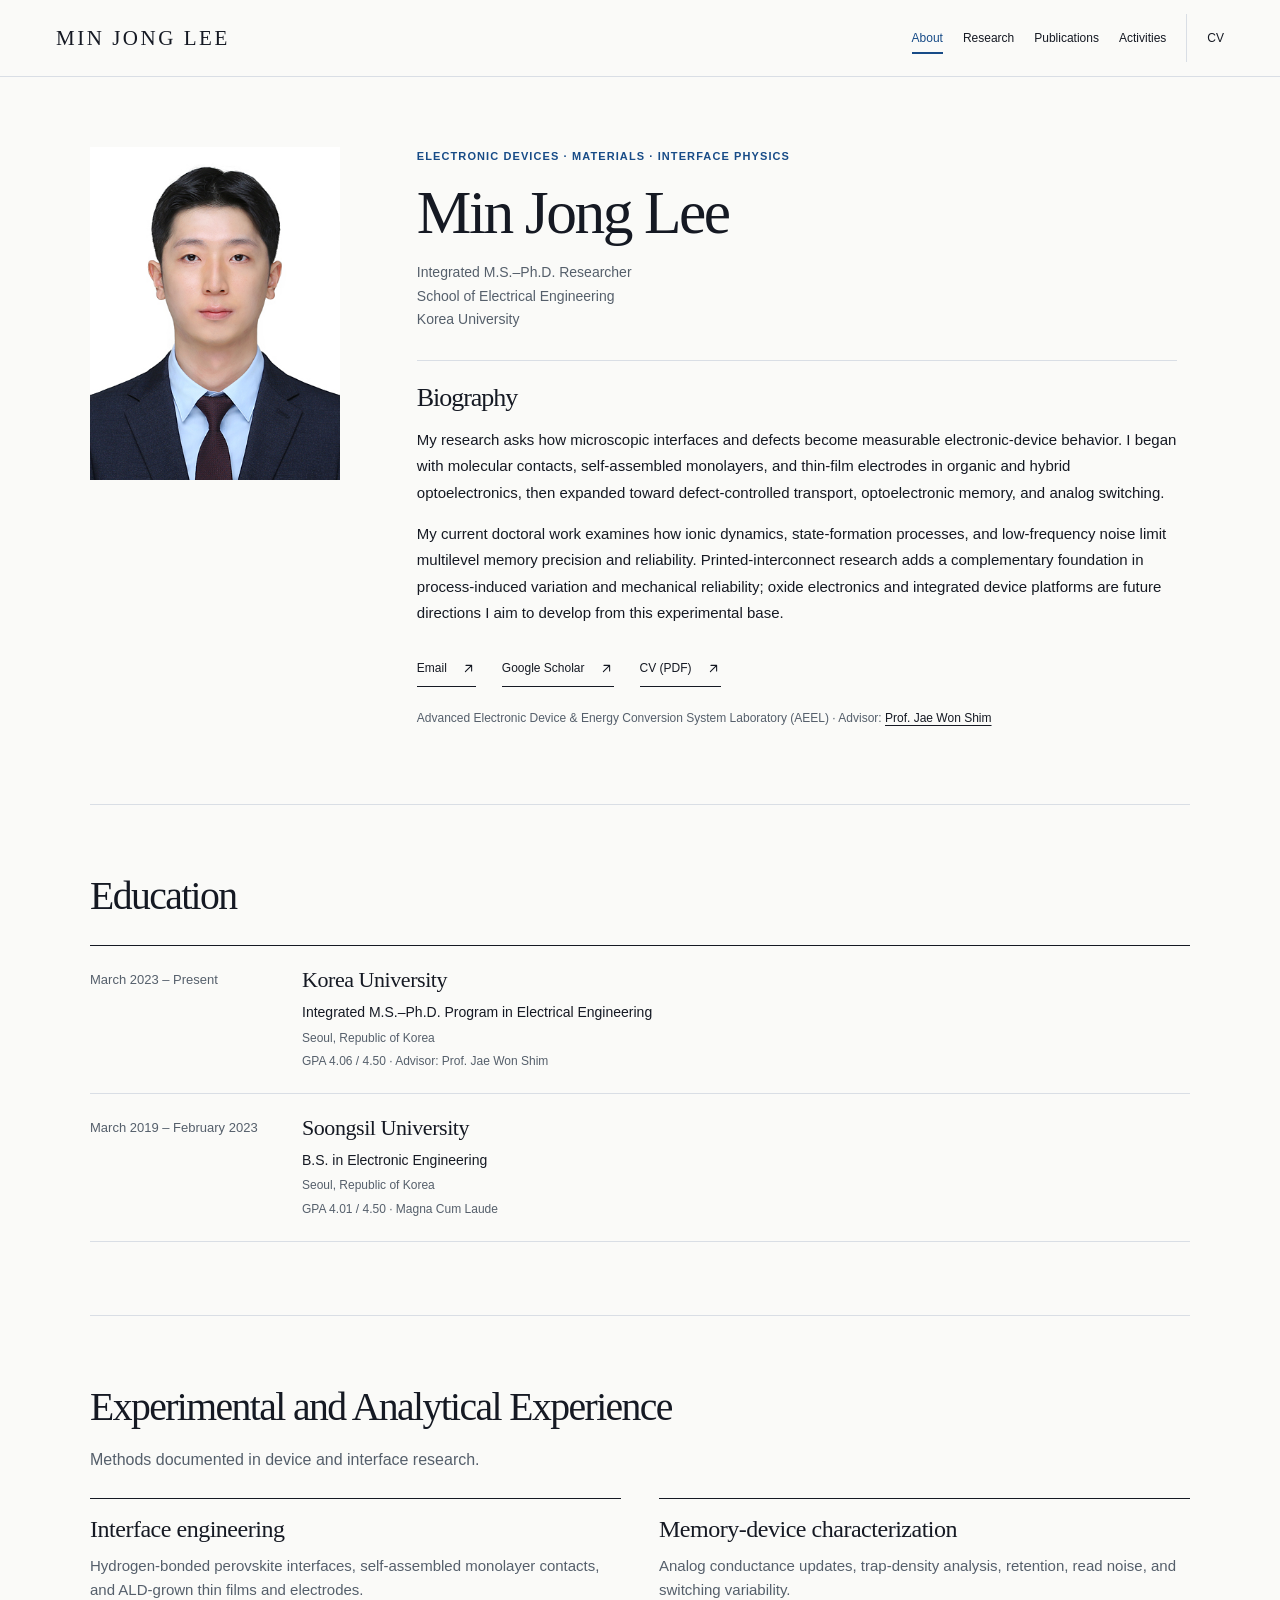
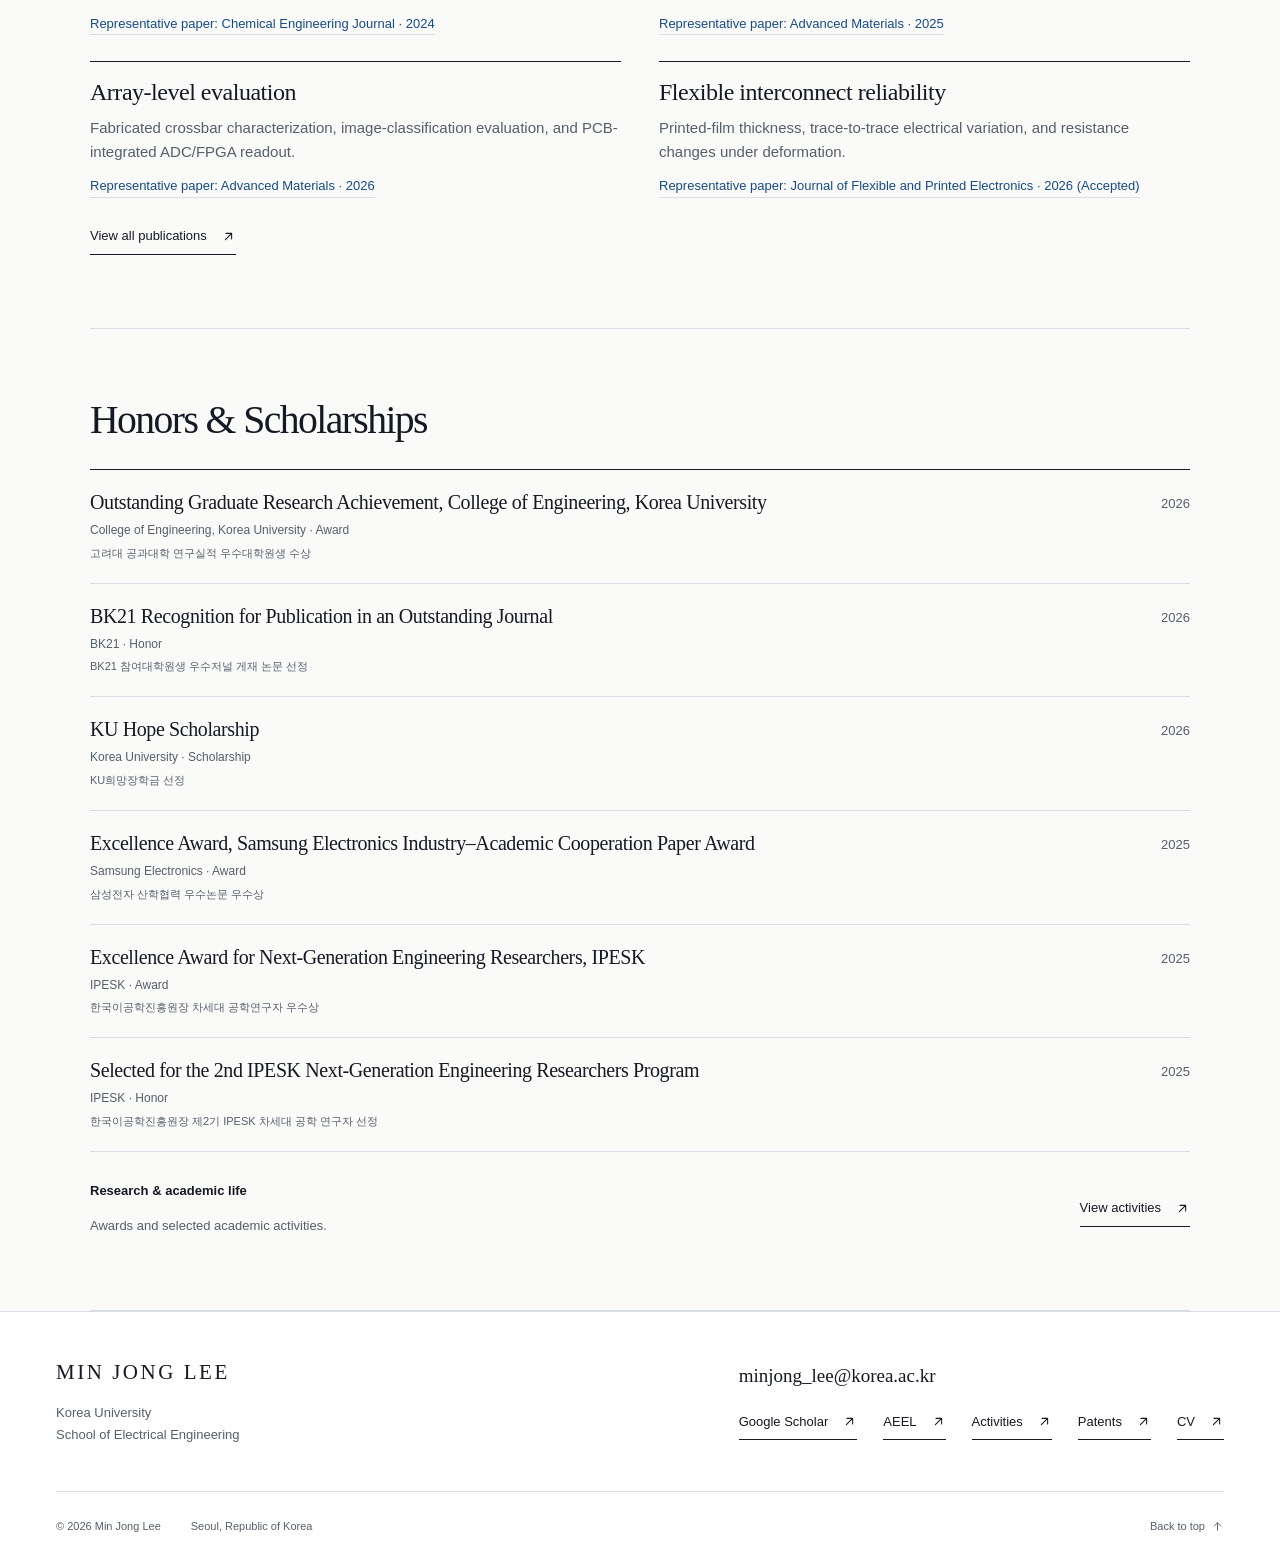
==== commit 6947b7b4: "Polish icons and responsive metadata readability" ====
--- a/about.html
+++ b/about.html
@@ -17,7 +17,7 @@
   <meta property="og:image:alt" content="Min Jong Lee — From Interface Physics to Reliable Electronic Systems">
   <meta name="twitter:card" content="summary_large_image">
   <link rel="icon" type="image/svg+xml" href="favicon.svg">
-  <link rel="stylesheet" href="styles.css?v=20261123-refine-4">
+  <link rel="stylesheet" href="styles.css?v=20261124-polish-1">
   <script src="script.js?v=20261122-research" defer></script>
   <script type="application/ld+json">{"@context":"https://schema.org","@type":"Person","name":"Min Jong Lee","url":"https://minjonglee.github.io/","email":"mailto:minjong_lee@korea.ac.kr","affiliation":{"@type":"CollegeOrUniversity","name":"Korea University"},"sameAs":["https://scholar.google.co.kr/citations?user=-BlGIHUAAAAJ&hl=ko"]}</script>
 
@@ -34,6 +34,6 @@
 
   <section class="section shell about-page about-section" id="expertise"><h2>Experimental and Analytical Experience</h2><p class="section-intro">Methods documented in device and interface research.</p><div class="about-expertise-list"><article class="about-expertise-item"><h3>Interface engineering</h3><p>Hydrogen-bonded perovskite interfaces, self-assembled monolayer contacts, and ALD-grown thin films and electrodes.</p><a class="about-expertise-paper" href="publications.html#paper-05">Representative paper: Chemical Engineering Journal · 2024</a></article><article class="about-expertise-item"><h3>Memory-device characterization</h3><p>Analog conductance updates, trap-density analysis, retention, read noise, and switching variability.</p><a class="about-expertise-paper" href="publications.html#paper-02">Representative paper: Advanced Materials · 2025</a></article><article class="about-expertise-item"><h3>Array-level evaluation</h3><p>Fabricated crossbar characterization, image-classification evaluation, and PCB-integrated ADC/FPGA readout.</p><a class="about-expertise-paper" href="publications.html#paper-22">Representative paper: Advanced Materials · 2026</a></article><article class="about-expertise-item"><h3>Flexible interconnect reliability</h3><p>Printed-film thickness, trace-to-trace electrical variation, and resistance changes under deformation.</p><a class="about-expertise-paper" href="publications.html#paper-24">Representative paper: Journal of Flexible and Printed Electronics · 2026 (Accepted)</a></article></div><p class="about-expertise-all"><a class="text-link" href="publications.html" >View all publications <svg viewBox="0 0 24 24" width="15" height="15" fill="none" stroke="currentColor" stroke-width="1.7" stroke-linecap="round" stroke-linejoin="round" aria-hidden="true" focusable="false"><path d="M7 17 17 7M8 7h9v9"/></svg></a></p></section>
   <section class="section shell about-page about-section about-recognition" id="recognition"><h2>Honors &amp; Scholarships</h2><div class="award-list"><article class="award-entry" id="award-01"><div class="award-main"><h3>Outstanding Graduate Research Achievement, College of Engineering, Korea University</h3><p class="award-meta">College of Engineering, Korea University · Award</p><p class="award-original" lang="ko">고려대 공과대학 연구실적 우수대학원생 수상</p></div><span class="award-item-year">2026</span></article><article class="award-entry" id="award-04"><div class="award-main"><h3>BK21 Recognition for Publication in an Outstanding Journal</h3><p class="award-meta">BK21 · Honor</p><p class="award-original" lang="ko">BK21 참여대학원생 우수저널 게재 논문 선정</p></div><span class="award-item-year">2026</span></article><article class="award-entry" id="award-05"><div class="award-main"><h3>KU Hope Scholarship</h3><p class="award-meta">Korea University · Scholarship</p><p class="award-original" lang="ko">KU희망장학금 선정</p></div><span class="award-item-year">2026</span></article><article class="award-entry" id="award-02"><div class="award-main"><h3>Excellence Award, Samsung Electronics Industry–Academic Cooperation Paper Award</h3><p class="award-meta">Samsung Electronics · Award</p><p class="award-original" lang="ko">삼성전자 산학협력 우수논문 우수상</p></div><span class="award-item-year">2025</span></article><article class="award-entry" id="award-03"><div class="award-main"><h3>Excellence Award for Next-Generation Engineering Researchers, IPESK</h3><p class="award-meta">IPESK · Award</p><p class="award-original" lang="ko">한국이공학진흥원장 차세대 공학연구자 우수상</p></div><span class="award-item-year">2025</span></article><article class="award-entry" id="award-06"><div class="award-main"><h3>Selected for the 2nd IPESK Next-Generation Engineering Researchers Program</h3><p class="award-meta">IPESK · Honor</p><p class="award-original" lang="ko">한국이공학진흥원장 제2기 IPESK 차세대 공학 연구자 선정</p></div><span class="award-item-year">2025</span></article></div><div class="about-related"><div><p class="about-related-title">Research &amp; academic life</p><p>Awards and selected academic activities.</p></div><a class="text-link" href="activities.html" >View activities <svg viewBox="0 0 24 24" width="15" height="15" fill="none" stroke="currentColor" stroke-width="1.7" stroke-linecap="round" stroke-linejoin="round" aria-hidden="true" focusable="false"><path d="M7 17 17 7M8 7h9v9"/></svg></a></div></section></main>
-  <footer class="site-footer" id="contact"><div class="shell"><div class="footer-top"><div><a class="brand" href="index.html">MIN JONG LEE</a><p>Korea University<br>School of Electrical Engineering</p></div><div class="footer-contact"><a class="footer-email" href="mailto:minjong_lee@korea.ac.kr">minjong_lee@korea.ac.kr</a><div class="profile-links"><a class="text-link" href="https://scholar.google.co.kr/citations?user=-BlGIHUAAAAJ&amp;hl=ko" >Google Scholar <svg viewBox="0 0 24 24" width="15" height="15" fill="none" stroke="currentColor" stroke-width="1.7" stroke-linecap="round" stroke-linejoin="round" aria-hidden="true" focusable="false"><path d="M7 17 17 7M8 7h9v9"/></svg></a><a class="text-link" href="https://shimgrp.korea.ac.kr/" >AEEL <svg viewBox="0 0 24 24" width="15" height="15" fill="none" stroke="currentColor" stroke-width="1.7" stroke-linecap="round" stroke-linejoin="round" aria-hidden="true" focusable="false"><path d="M7 17 17 7M8 7h9v9"/></svg></a><a class="text-link" href="activities.html" >Activities <svg viewBox="0 0 24 24" width="15" height="15" fill="none" stroke="currentColor" stroke-width="1.7" stroke-linecap="round" stroke-linejoin="round" aria-hidden="true" focusable="false"><path d="M7 17 17 7M8 7h9v9"/></svg></a><a class="text-link" href="patents.html" >Patents <svg viewBox="0 0 24 24" width="15" height="15" fill="none" stroke="currentColor" stroke-width="1.7" stroke-linecap="round" stroke-linejoin="round" aria-hidden="true" focusable="false"><path d="M7 17 17 7M8 7h9v9"/></svg></a><a class="text-link" href="cv.html" >CV <svg viewBox="0 0 24 24" width="15" height="15" fill="none" stroke="currentColor" stroke-width="1.7" stroke-linecap="round" stroke-linejoin="round" aria-hidden="true" focusable="false"><path d="M7 17 17 7M8 7h9v9"/></svg></a></div></div></div><div class="footer-bottom"><span>© <span id="copyright-year">2026</span> Min Jong Lee</span><span>Seoul, Republic of Korea</span><a href="#top">Back to top ↑</a></div></div></footer>
+  <footer class="site-footer" id="contact"><div class="shell"><div class="footer-top"><div><a class="brand" href="index.html">MIN JONG LEE</a><p>Korea University<br>School of Electrical Engineering</p></div><div class="footer-contact"><a class="footer-email" href="mailto:minjong_lee@korea.ac.kr">minjong_lee@korea.ac.kr</a><div class="profile-links"><a class="text-link" href="https://scholar.google.co.kr/citations?user=-BlGIHUAAAAJ&amp;hl=ko" >Google Scholar <svg viewBox="0 0 24 24" width="15" height="15" fill="none" stroke="currentColor" stroke-width="1.7" stroke-linecap="round" stroke-linejoin="round" aria-hidden="true" focusable="false"><path d="M7 17 17 7M8 7h9v9"/></svg></a><a class="text-link" href="https://shimgrp.korea.ac.kr/" >AEEL <svg viewBox="0 0 24 24" width="15" height="15" fill="none" stroke="currentColor" stroke-width="1.7" stroke-linecap="round" stroke-linejoin="round" aria-hidden="true" focusable="false"><path d="M7 17 17 7M8 7h9v9"/></svg></a><a class="text-link" href="activities.html" >Activities <svg viewBox="0 0 24 24" width="15" height="15" fill="none" stroke="currentColor" stroke-width="1.7" stroke-linecap="round" stroke-linejoin="round" aria-hidden="true" focusable="false"><path d="M7 17 17 7M8 7h9v9"/></svg></a><a class="text-link" href="patents.html" >Patents <svg viewBox="0 0 24 24" width="15" height="15" fill="none" stroke="currentColor" stroke-width="1.7" stroke-linecap="round" stroke-linejoin="round" aria-hidden="true" focusable="false"><path d="M7 17 17 7M8 7h9v9"/></svg></a><a class="text-link" href="cv.html" >CV <svg viewBox="0 0 24 24" width="15" height="15" fill="none" stroke="currentColor" stroke-width="1.7" stroke-linecap="round" stroke-linejoin="round" aria-hidden="true" focusable="false"><path d="M7 17 17 7M8 7h9v9"/></svg></a></div></div></div><div class="footer-bottom"><span>© <span id="copyright-year">2026</span> Min Jong Lee</span><span>Seoul, Republic of Korea</span><a href="#top">Back to top <svg viewBox="0 0 24 24" width="15" height="15" fill="none" stroke="currentColor" stroke-width="1.7" stroke-linecap="round" stroke-linejoin="round" aria-hidden="true" focusable="false"><path d="M12 19V5m-6 6 6-6 6 6"/></svg></a></div></div></footer>
 </body>
 </html>
--- a/styles.css
+++ b/styles.css
@@ -58,8 +58,9 @@
 .footer-top>div>p { margin-top:15px; color:var(--muted); font-size:13px; }
 .footer-email { display:inline-block; font-family:var(--serif); font-size:19px; text-decoration:none; overflow-wrap:anywhere; }
 .footer-top .profile-links { margin-top:12px; }
-.footer-bottom { display:flex; gap:30px; align-items:center; border-top:1px solid var(--line); margin-top:45px; padding-top:20px; color:var(--muted); font-size:10px; }
-.footer-bottom a { margin-left:auto; text-decoration:none; padding:5px 0; }
+.footer-bottom { display:flex; gap:30px; align-items:center; border-top:1px solid var(--line); margin-top:45px; padding-top:20px; color:var(--muted); font-size:11px; }
+.footer-bottom a { display:inline-flex; align-items:center; gap:6px; margin-left:auto; text-decoration:none; padding:5px 0; }
+.footer-bottom a svg { flex:none; width:13px; height:13px; }
 
 /* Home: identity, evidence, science, work, present activity. */
 .home-hero { padding-block:74px 82px; border-bottom:1px solid var(--line); }
@@ -213,7 +214,7 @@
 .expertise-row { display:grid; grid-template-columns:minmax(190px,.45fr) minmax(0,1fr); gap:36px; border-top:1px solid var(--line); padding:19px 0 22px; }
 .expertise-row h3 { font-family:var(--serif); font-size:21px; font-weight:400; line-height:1.35; }
 .expertise-row p { color:var(--muted); font-size:13px; line-height:1.65; max-width:700px; }
-.expertise-row .expertise-evidence { font-size:11px; margin-top:7px; }
+.expertise-row .expertise-evidence { font-size:12px; margin-top:7px; }
 .expertise-evidence a { color:var(--accent); text-underline-offset:3px; }
 .research-vision { padding-block:69px 72px; border-bottom:1px solid var(--line); }
 .research-vision h2 { font-size:clamp(32px,3.2vw,42px); max-width:870px; margin-top:9px; }
@@ -232,13 +233,13 @@
 .research-contributions .research-chapter-head>p:last-child { max-width:710px; color:var(--muted); font-size:14px; line-height:1.7; margin-top:12px; }
 .contribution-entry,.research-direction { display:grid; grid-template-columns:minmax(220px,.55fr) minmax(0,1fr); gap:52px; border-top:1px solid var(--line); padding:27px 0 32px; }
 .contribution-heading h3,.research-direction h3 { font-family:var(--serif); font-size:clamp(23px,2.25vw,30px); font-weight:400; line-height:1.28; margin-top:8px; }
-.contribution-journal { color:var(--muted); font-size:12px; line-height:1.55; margin-top:13px; }
+.contribution-journal { color:var(--muted); font-size:13px; line-height:1.55; margin-top:13px; }
 .contribution-body .research-facts { border-top:0; }
 .contribution-body .research-facts>div:first-child { padding-top:0; }
 .contribution-paper { font-size:13px; line-height:1.65; margin-top:18px; }
 .contribution-paper>a:first-child { color:var(--ink); text-underline-offset:3px; }
 .contribution-paper .text-link { font-size:12px; }
-.contribution-source { color:var(--muted); font-size:11px; line-height:1.6; margin-top:7px; }
+.contribution-source { color:var(--muted); font-size:12px; line-height:1.6; margin-top:7px; }
 .platform-evidence { border-top:1px solid var(--ink); margin-top:40px; padding-top:28px; }
 .platform-evidence-heading { display:grid; grid-template-columns:minmax(220px,.55fr) minmax(0,1fr); gap:52px; margin-bottom:18px; }
 .platform-evidence-heading h3 { font-family:var(--serif); font-size:28px; font-weight:400; line-height:1.3; }
@@ -269,7 +270,11 @@
 .project-role,.project-participation { color:var(--muted); font-size:13px; margin-top:2px; }
 .project-summary { color:var(--muted); font-size:15px; line-height:1.6; max-width:760px; margin-top:8px; }
 .project-entry-details { margin-top:10px; }
-.project-entry-details summary,.project-case-details summary { width:fit-content; cursor:pointer; color:var(--accent); font-size:14px; font-weight:600; padding:5px 0; border-bottom:1px solid var(--accent); }
+.project-entry-details summary,.project-case-details summary { display:inline-flex; align-items:center; gap:7px; width:fit-content; list-style:none; cursor:pointer; color:var(--accent); font-size:14px; font-weight:600; padding:5px 0; border-bottom:1px solid var(--accent); }
+.project-entry-details summary::-webkit-details-marker,.project-case-details summary::-webkit-details-marker { display:none; }
+.project-entry-details summary::marker,.project-case-details summary::marker { content:''; }
+.detail-chevron { flex:none; width:14px; height:14px; transition:transform 140ms ease; }
+.project-entry-details[open] .detail-chevron,.project-case-details[open] .detail-chevron,.activity-entry[open] .detail-chevron { transform:rotate(180deg); }
 .project-entry-details summary:focus-visible,.project-case-details summary:focus-visible { outline:2px solid var(--accent); outline-offset:3px; }
 .project-entry-detail-body { max-width:850px; padding:10px 0 2px; }
 .project-program { color:var(--muted); font-size:14px; }
@@ -323,19 +328,19 @@
 .publication-controls input,.publication-controls select { width:100%; min-width:0; height:50px; border:1px solid var(--line); border-radius:2px; background:var(--white); color:var(--ink); padding:0 16px; font:14px var(--sans); }
 .publication-controls input::placeholder { color:#747d88; opacity:1; }
 .publication-controls select { cursor:pointer; }
-.publication-count { color:var(--muted); font-size:12px; margin-top:15px; }
+.publication-count { color:var(--muted); font-size:13px; margin-top:15px; }
 .publication-year { margin-top:46px; }
 .publication-year>h2 { font-size:33px; border-bottom:1px solid var(--line); padding-bottom:15px; }
 .publication-item { padding:17px 0 19px; border-bottom:1px solid var(--line); min-width:0; }
 .publication-topline { display:grid; grid-template-columns:minmax(0,1fr) auto; align-items:start; gap:12px 22px; min-width:0; }
-.publication-meta { display:flex; flex-wrap:wrap; gap:0 9px; align-items:baseline; min-width:0; font-size:12.5px; color:var(--muted); line-height:1.5; }
+.publication-meta { display:flex; flex-wrap:wrap; gap:0 9px; align-items:baseline; min-width:0; font-size:13px; color:var(--muted); line-height:1.5; }
 .publication-source { color:var(--accent); font-size:15.5px; font-weight:600; }
 .publication-meta-separator { color:#a6adb6; }
 .publication-item h3 { font-family:var(--serif); font-size:22px; line-height:1.24; font-weight:400; letter-spacing:-.018em; margin:5px 0 7px; overflow-wrap:anywhere; text-wrap:pretty; }
-.publication-item .authors { color:var(--muted); font-size:12px; line-height:1.65; overflow-wrap:anywhere; }
+.publication-item .authors { color:var(--muted); font-size:13px; line-height:1.65; overflow-wrap:anywhere; }
 .publication-item .authors strong { color:var(--ink); font-weight:700; }
-.publication-author-role { color:var(--accent); font-size:9px; font-weight:600; letter-spacing:.06em; text-transform:uppercase; }
-.publication-author-note { color:var(--muted); font-size:11px; line-height:1.6; margin-top:5px; }
+.publication-author-role { color:var(--accent); font-size:11px; font-weight:600; letter-spacing:.04em; text-transform:uppercase; }
+.publication-author-note { color:var(--muted); font-size:12px; line-height:1.6; margin-top:5px; }
 .publication-press-link { margin-top:8px; }
 .publication-press-link .text-link { font-size:11px; }
 .publication-doi { display:grid; place-items:center; align-self:start; width:32px; height:32px; margin-top:-5px; color:var(--accent); text-decoration:none; }
@@ -356,14 +361,14 @@
 .output-title { font-family:var(--serif); font-size:23px; line-height:1.25; font-weight:400; overflow-wrap:anywhere; margin:8px 0 7px; }
 .output-authors { color:var(--muted); font-size:13px; line-height:1.65; overflow-wrap:anywhere; }
 .output-authors strong { font-weight:600; }
-.output-badge { display:inline-block; border:1px solid #d9e3ed; border-radius:2px; background:#f2f6fa; color:var(--accent); padding:3px 8px; font-size:10px; line-height:1.35; font-weight:600; letter-spacing:.06em; text-transform:uppercase; }
+.output-badge { display:inline-block; border:1px solid #d9e3ed; border-radius:2px; background:#f2f6fa; color:var(--accent); padding:3px 8px; font-size:11px; line-height:1.35; font-weight:600; letter-spacing:.04em; text-transform:uppercase; }
 .output-entry .record-note { margin-top:11px; }
 .output-description { color:var(--muted); font-size:13px; margin-top:12px; }
 .output-entry .text-link { margin-top:11px; }
 .patent-entry .output-title { margin:0 0 6px; }
-.patent-original { color:var(--muted); font-size:12px; line-height:1.6; margin-bottom:5px; overflow-wrap:anywhere; word-break:keep-all; }
-.patent-metadata { color:var(--accent); font-size:12px; font-weight:600; line-height:1.6; margin-top:9px; overflow-wrap:anywhere; }
-.patent-family { display:flex; flex-wrap:wrap; gap:7px 24px; color:var(--muted); font-size:11px; line-height:1.55; margin-top:9px; }
+.patent-original { color:var(--muted); font-size:13px; line-height:1.6; margin-bottom:5px; overflow-wrap:anywhere; word-break:keep-all; }
+.patent-metadata { color:var(--accent); font-size:13px; font-weight:600; line-height:1.6; margin-top:9px; overflow-wrap:anywhere; }
+.patent-family { display:flex; flex-wrap:wrap; gap:7px 24px; color:var(--muted); font-size:12px; line-height:1.55; margin-top:9px; }
 .patent-family>div { display:flex; flex-wrap:wrap; gap:4px 8px; min-width:0; }
 .patent-family dt { color:var(--ink); font-weight:600; }
 .patent-family dd { overflow-wrap:anywhere; }
@@ -437,18 +442,18 @@
 .activity-entry { display:block; border-bottom:1px solid var(--line); padding:23px 0 26px; }
 .activity-summary { display:grid; grid-template-columns:minmax(0,1fr); gap:clamp(22px,4vw,52px); align-items:center; list-style:none; }
 .activity-summary::-webkit-details-marker { display:none; }
+.activity-summary::marker { content:''; }
 details .activity-summary { cursor:pointer; }
 details .activity-summary:hover h3 { color:var(--accent); }
 .activity-summary.has-image { grid-template-columns:minmax(0,46%) minmax(0,1fr); }
 .activity-summary>img { width:100%; aspect-ratio:8/5; object-fit:cover; background:var(--soft); }
-.activity-card-meta { color:var(--accent); font-size:11px; font-weight:600; line-height:1.5; }
+.activity-card-meta { color:var(--accent); font-size:13px; font-weight:600; line-height:1.5; }
 .activity-summary h3 { font-family:var(--serif); font-size:clamp(21px,2vw,26px); line-height:1.3; font-weight:400; margin-top:5px; overflow-wrap:anywhere; }
-.activity-card-description { color:var(--muted); font-size:13px; line-height:1.65; max-width:800px; margin-top:8px; }
-.activity-coverage-count { color:var(--ink); font-size:12px; font-weight:600; margin-top:9px; }
-.activity-detail-cue { display:inline-block; color:var(--accent); font-size:12px; font-weight:600; margin-top:12px; }
-.activity-entry[open] .activity-detail-cue span { display:inline-block; transform:rotate(180deg); }
+.activity-card-description { color:var(--muted); font-size:14px; line-height:1.65; max-width:800px; margin-top:8px; }
+.activity-coverage-count { color:var(--ink); font-size:13px; font-weight:600; margin-top:9px; }
+.activity-detail-cue { display:inline-flex; align-items:center; gap:7px; color:var(--accent); font-size:13px; font-weight:600; margin-top:12px; }
 .activity-detail { max-width:860px; margin:22px 0 0 auto; padding:22px 0 0; border-top:1px solid var(--line); }
-.activity-detail>p { color:var(--muted); font-size:13px; line-height:1.7; margin:0 0 17px; }
+.activity-detail>p { color:var(--muted); font-size:14px; line-height:1.7; margin:0 0 17px; }
 .activity-detail .text-link { font-size:12px; }
 .activity-image-grid { display:grid; grid-template-columns:repeat(2,minmax(0,1fr)); gap:16px; margin:20px 0; }
 .activity-image-open { display:block; width:100%; border:0; background:var(--soft); padding:0; cursor:zoom-in; }
@@ -458,17 +463,17 @@
 .activity-coverage h4 { font-family:var(--serif); font-size:21px; font-weight:400; margin-bottom:11px; }
 .activity-coverage ul { display:grid; grid-template-columns:repeat(2,minmax(0,1fr)); gap:0 24px; list-style:none; padding:0; border-top:1px solid var(--line); }
 .activity-coverage li { min-width:0; border-bottom:1px solid var(--line); }
-.activity-coverage a { display:flex; align-items:center; justify-content:space-between; gap:14px; color:var(--ink); text-decoration:none; font-size:13px; padding:11px 0; overflow-wrap:anywhere; }
+.activity-coverage a { display:flex; align-items:center; justify-content:space-between; gap:14px; color:var(--ink); text-decoration:none; font-size:14px; padding:11px 0; overflow-wrap:anywhere; }
 .activity-coverage a:hover { color:var(--accent); }
 .activity-coverage a:focus-visible,.expertise-evidence a:focus-visible { outline:2px solid var(--accent); outline-offset:3px; }
 .activity-lightbox { width:min(95vw,1180px); max-height:95dvh; padding:0; border:1px solid var(--line); background:var(--white); color:var(--ink); }
 .activity-lightbox::backdrop { background:rgba(13,24,39,.82); }
 .activity-lightbox-inner { padding:clamp(14px,2vw,25px); }
-.activity-lightbox-close { display:block; margin-left:auto; border:0; background:none; color:var(--accent); padding:8px 0 12px; }
+.activity-lightbox-close { display:flex; align-items:center; gap:6px; width:fit-content; margin-left:auto; border:0; background:none; color:var(--accent); padding:8px 0 12px; }
 .activity-lightbox img { display:block; width:100%; max-height:72dvh; object-fit:contain; background:var(--soft); }
 .activity-lightbox-caption { color:var(--muted); font-size:13px; margin-top:12px; }
 .activity-lightbox-controls { display:flex; justify-content:space-between; gap:20px; margin-top:11px; }
-.activity-lightbox-controls button { border:0; background:none; color:var(--accent); padding:8px 0; font-size:13px; }
+.activity-lightbox-controls button { display:inline-flex; align-items:center; gap:6px; border:0; background:none; color:var(--accent); padding:8px 0; font-size:13px; }
 .activities-gallery .section-intro { margin:12px 0 0; }
 .gallery-grid { display:grid; grid-template-columns:repeat(3,minmax(0,1fr)); gap:27px; }
 .gallery-open { display:block; width:100%; border:0; padding:0; background:var(--soft); overflow:hidden; }
@@ -481,17 +486,17 @@
 .gallery-dialog { width:min(96vw,1100px); max-height:94dvh; padding:0; border:1px solid var(--line); background:var(--white); color:var(--ink); }
 .gallery-dialog::backdrop { background:rgba(13,24,39,.76); }
 .gallery-dialog-inner { padding:22px; }
-.gallery-close { display:block; margin-left:auto; border:0; background:none; color:var(--accent); padding:8px 0; }
+.gallery-close { display:flex; align-items:center; gap:6px; width:fit-content; margin-left:auto; border:0; background:none; color:var(--accent); padding:8px 0; }
 .gallery-dialog img { max-height:68dvh; width:100%; object-fit:contain; background:var(--soft); }
 .gallery-dialog-copy { margin-top:16px; }
 .gallery-dialog-meta { color:var(--accent); font-size:11px; }
 .gallery-dialog-title { font-size:25px; margin-top:4px; }
 .gallery-dialog-caption { font-size:13px; color:var(--muted); margin-top:5px; }
 .gallery-dialog-controls { display:flex; justify-content:space-between; gap:20px; margin-top:15px; }
-.gallery-dialog-controls button { border:0; background:none; color:var(--accent); padding:8px 0; font-size:13px; }
+.gallery-dialog-controls button { display:inline-flex; align-items:center; gap:6px; border:0; background:none; color:var(--accent); padding:8px 0; font-size:13px; }
 
 /* Public CV and print styles. */
-.cv-toolbar { display:flex; gap:30px; align-items:center; flex-wrap:wrap; padding-block:30px; font-size:12px; color:var(--muted); }
+.cv-toolbar { display:flex; gap:30px; align-items:center; flex-wrap:wrap; padding-block:30px; font-size:13px; color:var(--muted); }
 .cv-document { max-width:900px; background:white; padding:60px; margin-bottom:70px; border:1px solid var(--line); font-size:14px; line-height:1.6; }
 .cv-document header { border-bottom:1px solid var(--line); padding-bottom:25px; }
 .cv-document h1 { font-size:46px; margin-bottom:18px; }
@@ -500,7 +505,7 @@
 .cv-document li { padding-left:5px; margin-bottom:14px; }
 .cv-document section>p { margin-bottom:12px; }
 .cv-entry { margin-bottom:17px; }
-.cv-source { margin-top:35px; padding-top:20px; border-top:1px solid var(--line); font-size:11px; color:var(--muted); }
+.cv-source { margin-top:35px; padding-top:20px; border-top:1px solid var(--line); font-size:12px; color:var(--muted); }
 
 @media(hover:hover) { a,button { transition:color 140ms ease,background-color 140ms ease,border-color 140ms ease; } }
 @media(min-width:1001px) { .menu-toggle { display:none; } }
@@ -554,10 +559,10 @@
   .patent-controls input { width:100%; }.patent-filters { gap:7px; }.patent-filters button { padding-inline:12px; }.patent-filing { grid-template-columns:44px minmax(0,1fr); gap:10px; }.patent-filing .text-link { grid-column:2; }
   .publications-hero { padding-block:44px 30px; }.publications-hero p { font-size:14px; }
   .publications-section { padding-bottom:52px; }.publication-controls { grid-template-columns:1fr; gap:10px; }.publication-year { margin-top:37px; }.publication-year>h2 { font-size:29px; }
-  .publication-item { padding-block:16px 17px; }.publication-item h3 { font-size:19px; }.publication-topline { gap:8px 12px; }.publication-meta { font-size:12px; overflow-wrap:anywhere; }.publication-source { font-size:14px; }
+  .publication-item { padding-block:16px 17px; }.publication-item h3 { font-size:19px; }.publication-topline { gap:8px 12px; }.publication-meta { font-size:13px; overflow-wrap:anywhere; }.publication-source { font-size:14px; }
   .about-intro { grid-template-columns:1fr; gap:29px; padding-block:46px 58px; }.about-intro .portrait { max-width:210px; }.about-intro h1 { font-size:47px; }.about-biography { margin-top:24px; }.about-section { padding-block:57px 60px; }.about-entry { grid-template-columns:1fr; gap:5px; padding-block:19px; }.about-entry-date { margin:0; }.award-entry { display:flex; flex-direction:column; gap:4px; }.award-item-year { order:-1; text-align:left; padding:0; }.about-related { display:block; }.about-related .text-link { margin-top:16px; }.activity-row { grid-template-columns:50px 1fr; gap:16px; }.activity-row h3 { font-size:18px; }.activity-summary.has-image { grid-template-columns:1fr; }.activity-detail { margin-left:0; }.activity-coverage ul,.activity-image-grid { grid-template-columns:1fr; }.gallery-grid { grid-template-columns:1fr; gap:25px; }
   .footer-top { display:block; }.footer-top>div+div { margin-top:30px; }.footer-bottom { flex-wrap:wrap; gap:8px 20px; }.footer-bottom>span:nth-child(2) { order:3; width:100%; }
-  .cv-document { padding:28px 20px; }.cv-toolbar { gap:16px 25px; }.cv-document h1 { font-size:37px; }
+  .cv-document { padding:28px 20px; }.cv-toolbar { gap:12px 20px; }.cv-document h1 { font-size:37px; }
 }
 @media(max-width:760px) { .research-expertise { padding-block:52px 58px; }.expertise-row { grid-template-columns:1fr; gap:7px; padding-block:16px 19px; }.expertise-row h3 { font-size:19px; } }
 @media(max-width:760px) { .about-expertise-list { grid-template-columns:1fr; gap:24px; } }
@@ -587,16 +592,21 @@
   .editorial-link { display:inline-flex; align-items:center; min-height:40px; padding:5px 0; border-bottom:1px solid var(--accent); color:var(--accent); font-size:14px; font-weight:600; text-decoration:none; line-height:1.45; }
   .editorial-link:hover { color:var(--ink); border-color:var(--ink); }
   .editorial-link-row { display:flex; flex-wrap:wrap; align-items:center; gap:8px 27px; }
-  .home-hero { padding-block:72px 78px; }
+  .home-hero { padding-block:66px 70px; }
   .home-hero-grid { grid-template-columns:minmax(0,1.15fr) minmax(0,.85fr); gap:58px; }
   .home-name { color:var(--accent); font-size:12px; letter-spacing:.14em; text-transform:uppercase; margin-bottom:18px; }
   .home-hero h1 { font-size:clamp(45px,4.2vw,60px); line-height:1.12; max-width:780px; }
   .home-deck { max-width:710px; font-size:16px; line-height:1.7; margin-top:24px; }
   .home-affiliation { font-size:14px; line-height:1.6; margin-top:22px; }
   .home-affiliation strong { color:var(--ink); font-weight:600; }
-  .home-actions { margin-top:24px; gap:8px 24px; }
+  .home-actions { display:flex; flex-direction:column; align-items:flex-start; gap:10px; margin-top:24px; }
+  .home-actions-primary { display:flex; flex-wrap:wrap; align-items:center; gap:8px 24px; }
+  .home-actions-secondary { display:flex; flex-wrap:wrap; align-items:center; gap:0 10px; color:var(--muted); font-size:13px; line-height:1.5; }
+  .home-actions-secondary a { color:inherit; text-decoration:none; border-bottom:1px solid var(--line); padding:4px 0; }
+  .home-actions-secondary a:hover { color:var(--accent); border-color:var(--accent); }
   .home-hero .hero-science img { aspect-ratio:4/3; object-fit:contain; }
-  .home-research { padding-block:70px 74px; }
+  .home-research { padding-block:63px 67px; }
+  .editorial-work-section,.editorial-outlook { padding-block:68px; }
   .editorial-research-groups { margin-bottom:19px; }
   .editorial-research-group+.editorial-research-group { margin-top:27px; }
   .editorial-research-group .area-type { font-size:11px; margin-bottom:9px; }
@@ -612,17 +622,13 @@
   .editorial-work .scientific-visual { margin-bottom:22px; }
   .editorial-work .scientific-visual img { aspect-ratio:8/5; object-fit:cover; }
   .editorial-work-copy { display:flex; flex:1; flex-direction:column; }
-  .editorial-meta { color:var(--accent); font-size:12px; font-weight:600; line-height:1.6; }
+  .editorial-meta { color:var(--accent); font-size:13px; font-weight:600; line-height:1.6; }
   .editorial-meta span { color:var(--muted); font-weight:400; margin-left:8px; }
   .editorial-work h3 { font-family:var(--serif); font-weight:400; font-size:clamp(26px,2.2vw,32px); line-height:1.25; margin-top:9px; }
   .editorial-work-description { font-size:16px; line-height:1.7; margin-top:17px; }
   .editorial-evidence { color:var(--muted); font-size:13px; line-height:1.6; border-top:1px solid var(--line); padding-top:13px; margin-top:auto; }
   .editorial-work .editorial-link-row { margin-top:16px; }
-  .editorial-breadth { max-width:930px; border-top:1px solid var(--line); margin-top:50px; padding-top:34px; }
-  .editorial-breadth h3 { font-family:var(--serif); font-size:clamp(27px,2.35vw,34px); font-weight:400; margin-bottom:14px; }
-  .editorial-breadth p { color:var(--muted); font-size:16px; line-height:1.72; margin-top:10px; }
-  .editorial-breadth .journal-line { color:var(--ink); margin:19px 0 12px; font-size:15px; }
-  .editorial-breadth .journal-line strong { font-weight:600; }
+  .editorial-work-footer { border-top:1px solid var(--line); margin-top:32px; padding-top:16px; }
   .editorial-direction-grid { display:grid; grid-template-columns:repeat(3,minmax(0,1fr)); gap:30px; margin:0 0 24px; }
   .editorial-direction-grid article { border-top:1px solid var(--ink); padding-top:17px; }
   .editorial-direction-grid h3 { font-family:var(--serif); font-size:24px; font-weight:400; line-height:1.3; }
@@ -678,18 +684,21 @@
     .editorial-heading { margin-bottom:30px; }
     .editorial-heading h2 { font-size:clamp(35px,6.8vw,44px); }
     .editorial-intro { font-size:16px; margin-bottom:29px; }
-    .home-hero { padding-block:51px 67px; }
+    .home-hero { padding-block:47px 59px; }
     .home-hero-grid { grid-template-columns:1fr; gap:37px; }
     .home-hero h1 { font-size:clamp(40px,8vw,53px); }
     .home-deck { font-size:16px; line-height:1.73; margin-top:23px; }
     .home-affiliation { font-size:14px; }
-    .home-actions { gap:7px 20px; }
+    .home-actions { gap:9px; }
+    .home-actions-primary { gap:7px 20px; }
+    .home-actions-secondary { gap:0 9px; }
+    .home-research,.editorial-work-section,.editorial-outlook { padding-block:58px; }
     .editorial-research-list a { min-height:58px; padding:12px 10px; font-size:clamp(21px,5.4vw,25px); }
     .editorial-research-list .is-core a { padding-left:17px; }
     .editorial-work-grid { grid-template-columns:1fr; gap:43px; }
     .editorial-work h3 { font-size:29px; }
     .editorial-evidence { margin-top:23px; }
-    .editorial-breadth { margin-top:48px; padding-top:31px; }
+    .editorial-work-footer { margin-top:29px; }
     .editorial-direction-grid { grid-template-columns:1fr; gap:27px; }
     .editorial-direction-grid h3 { font-size:25px; }
     .editorial-contact p { font-size:16px; }
